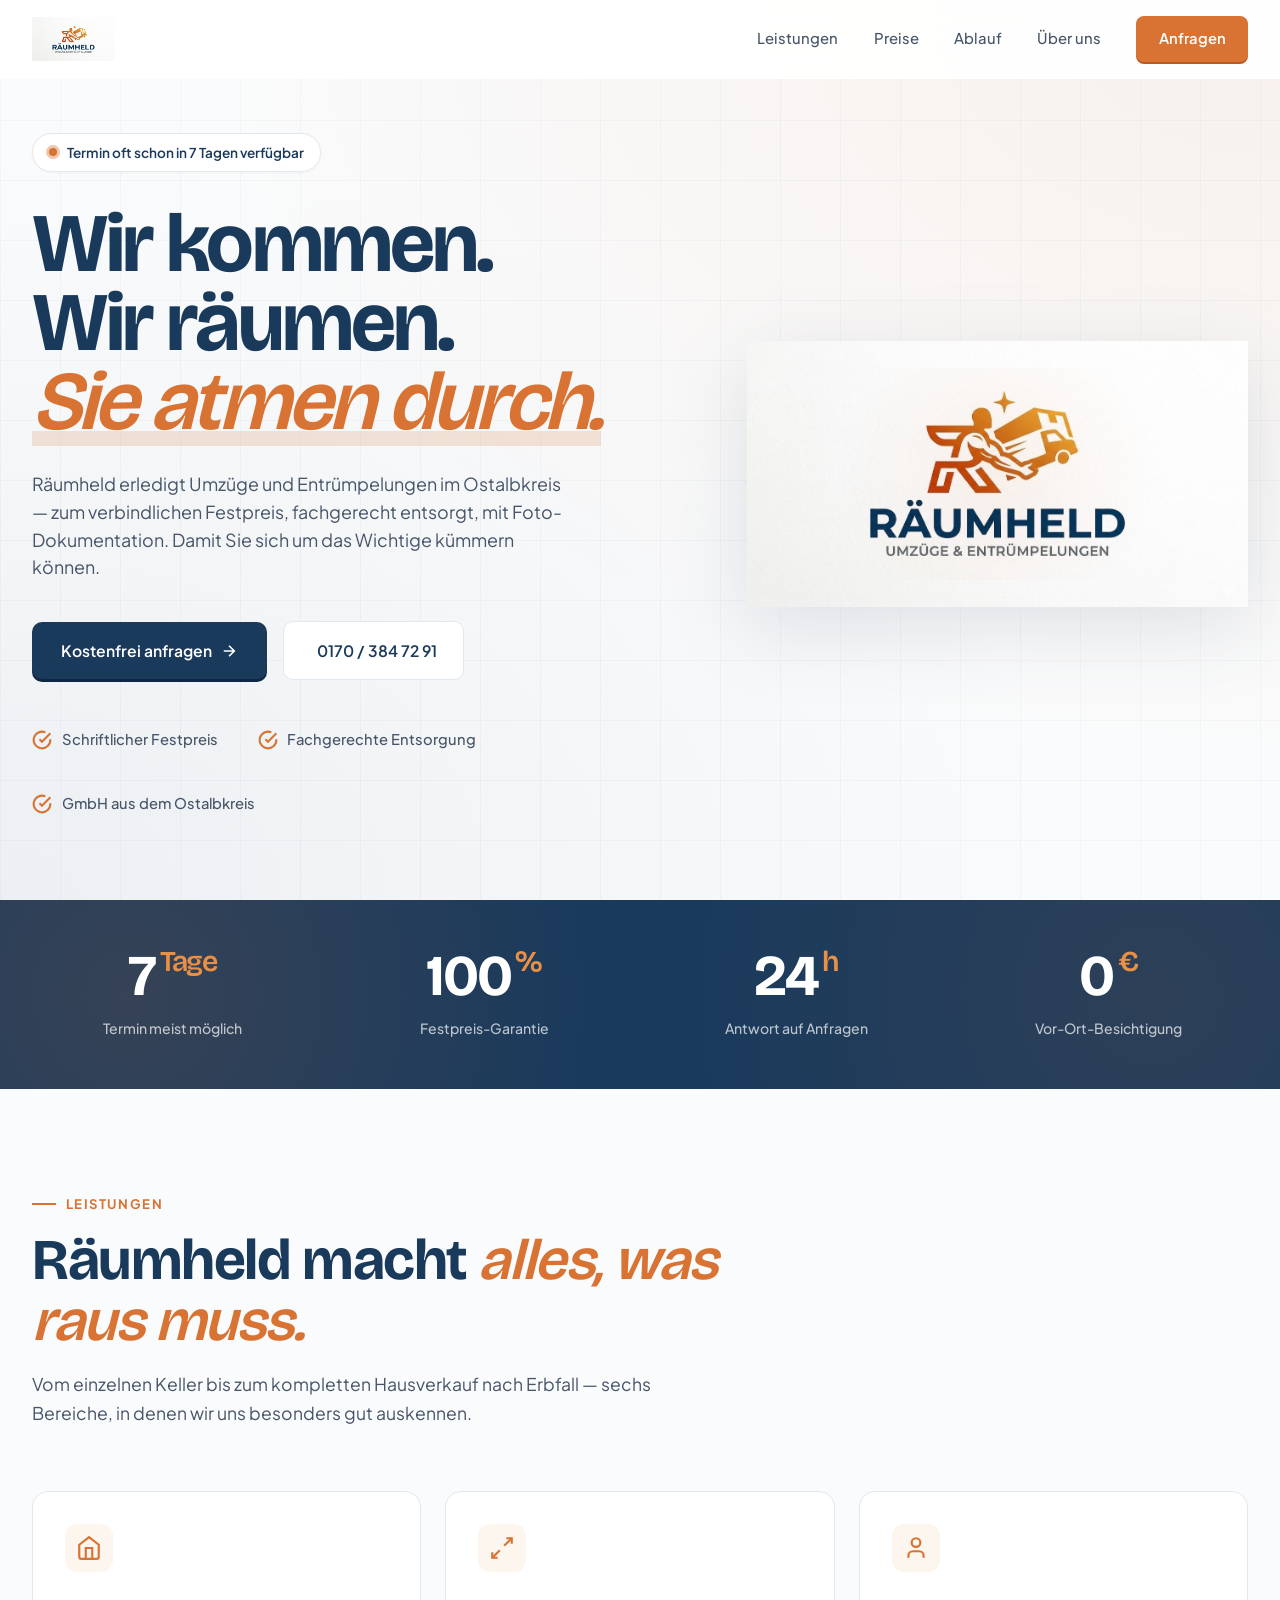
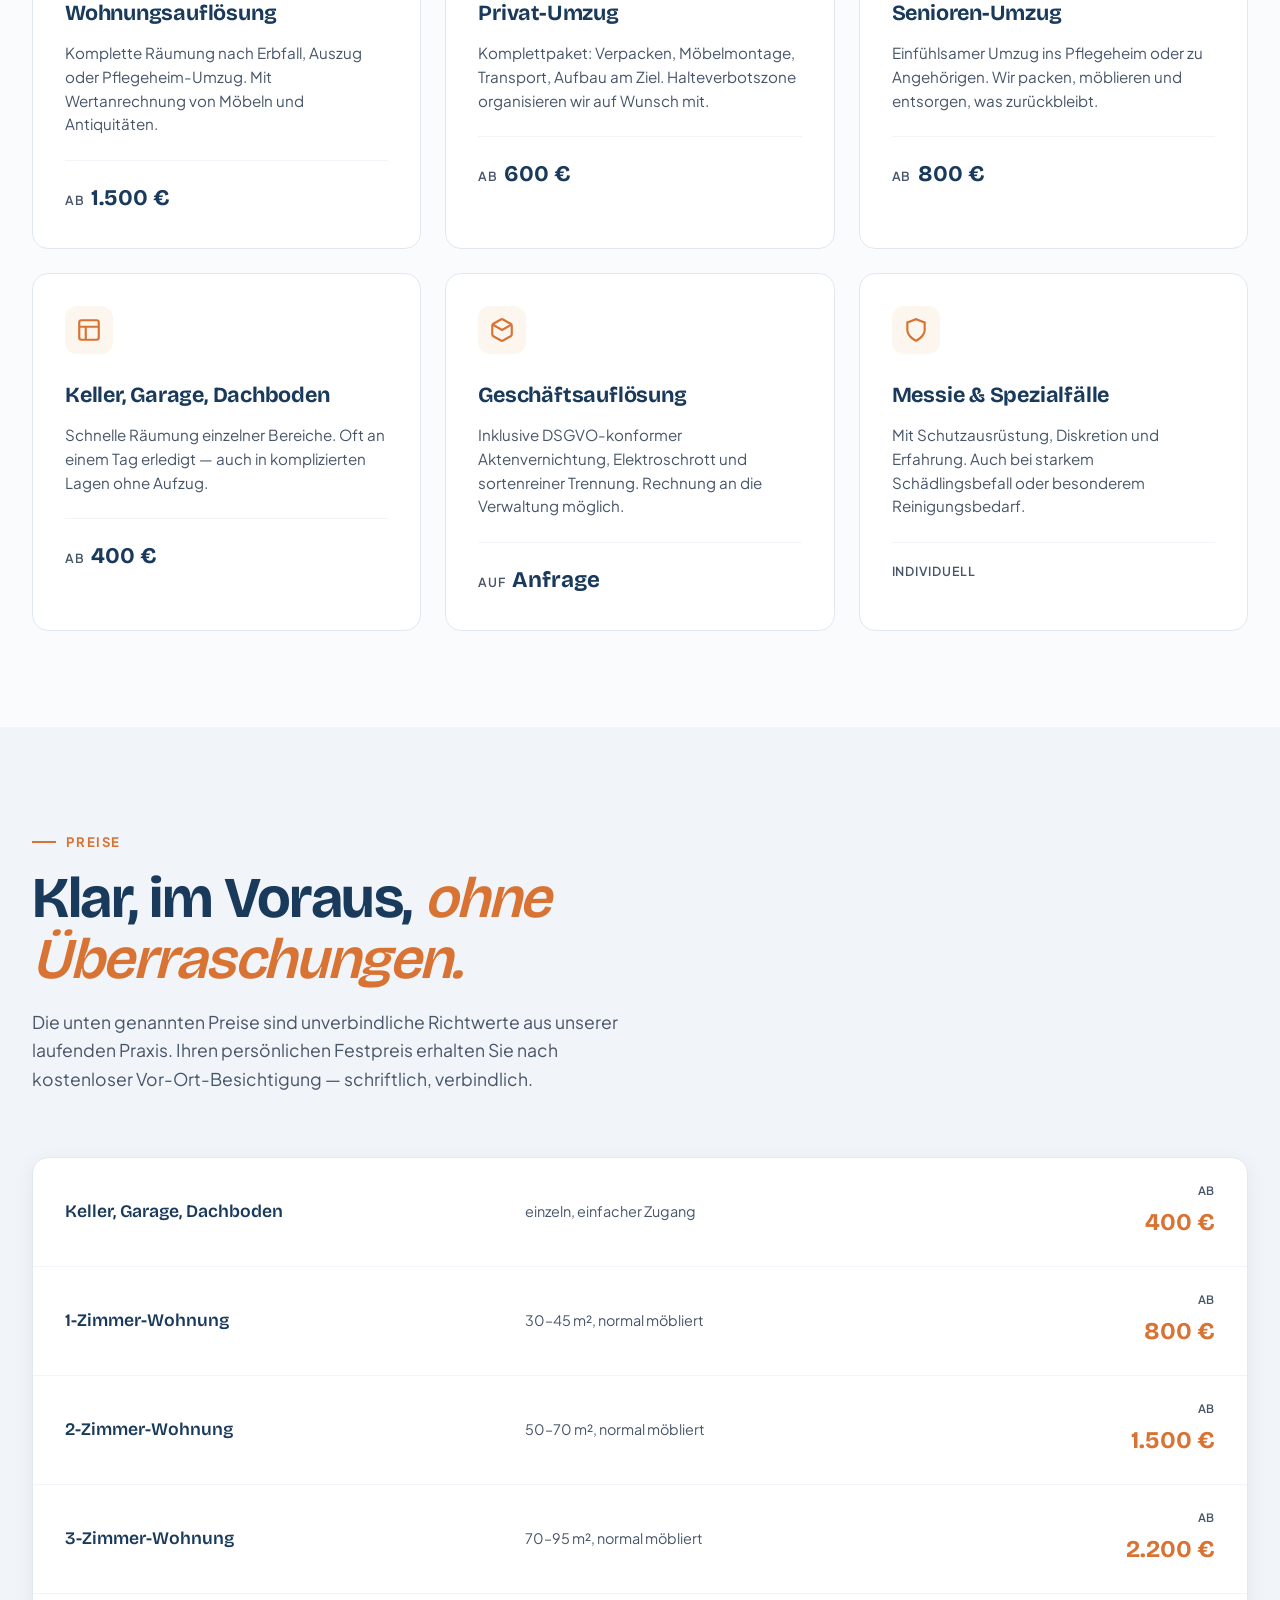
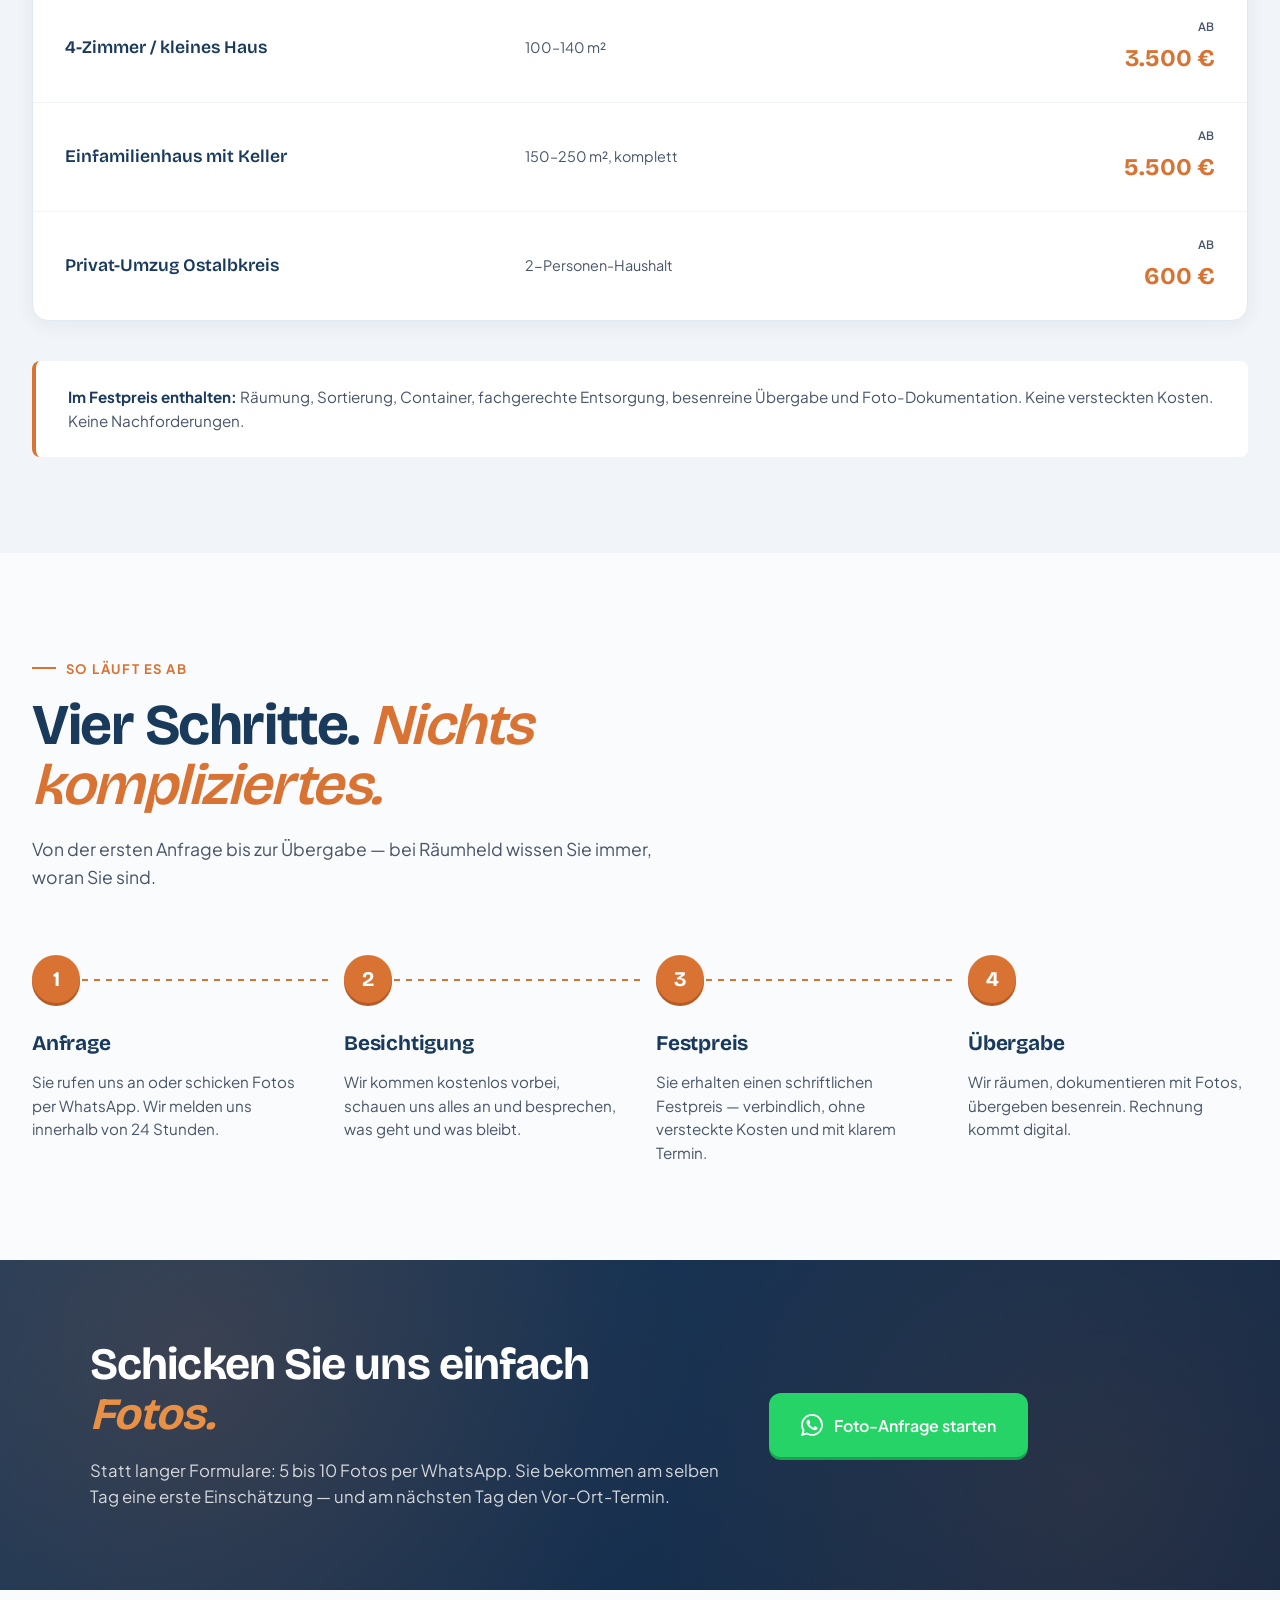
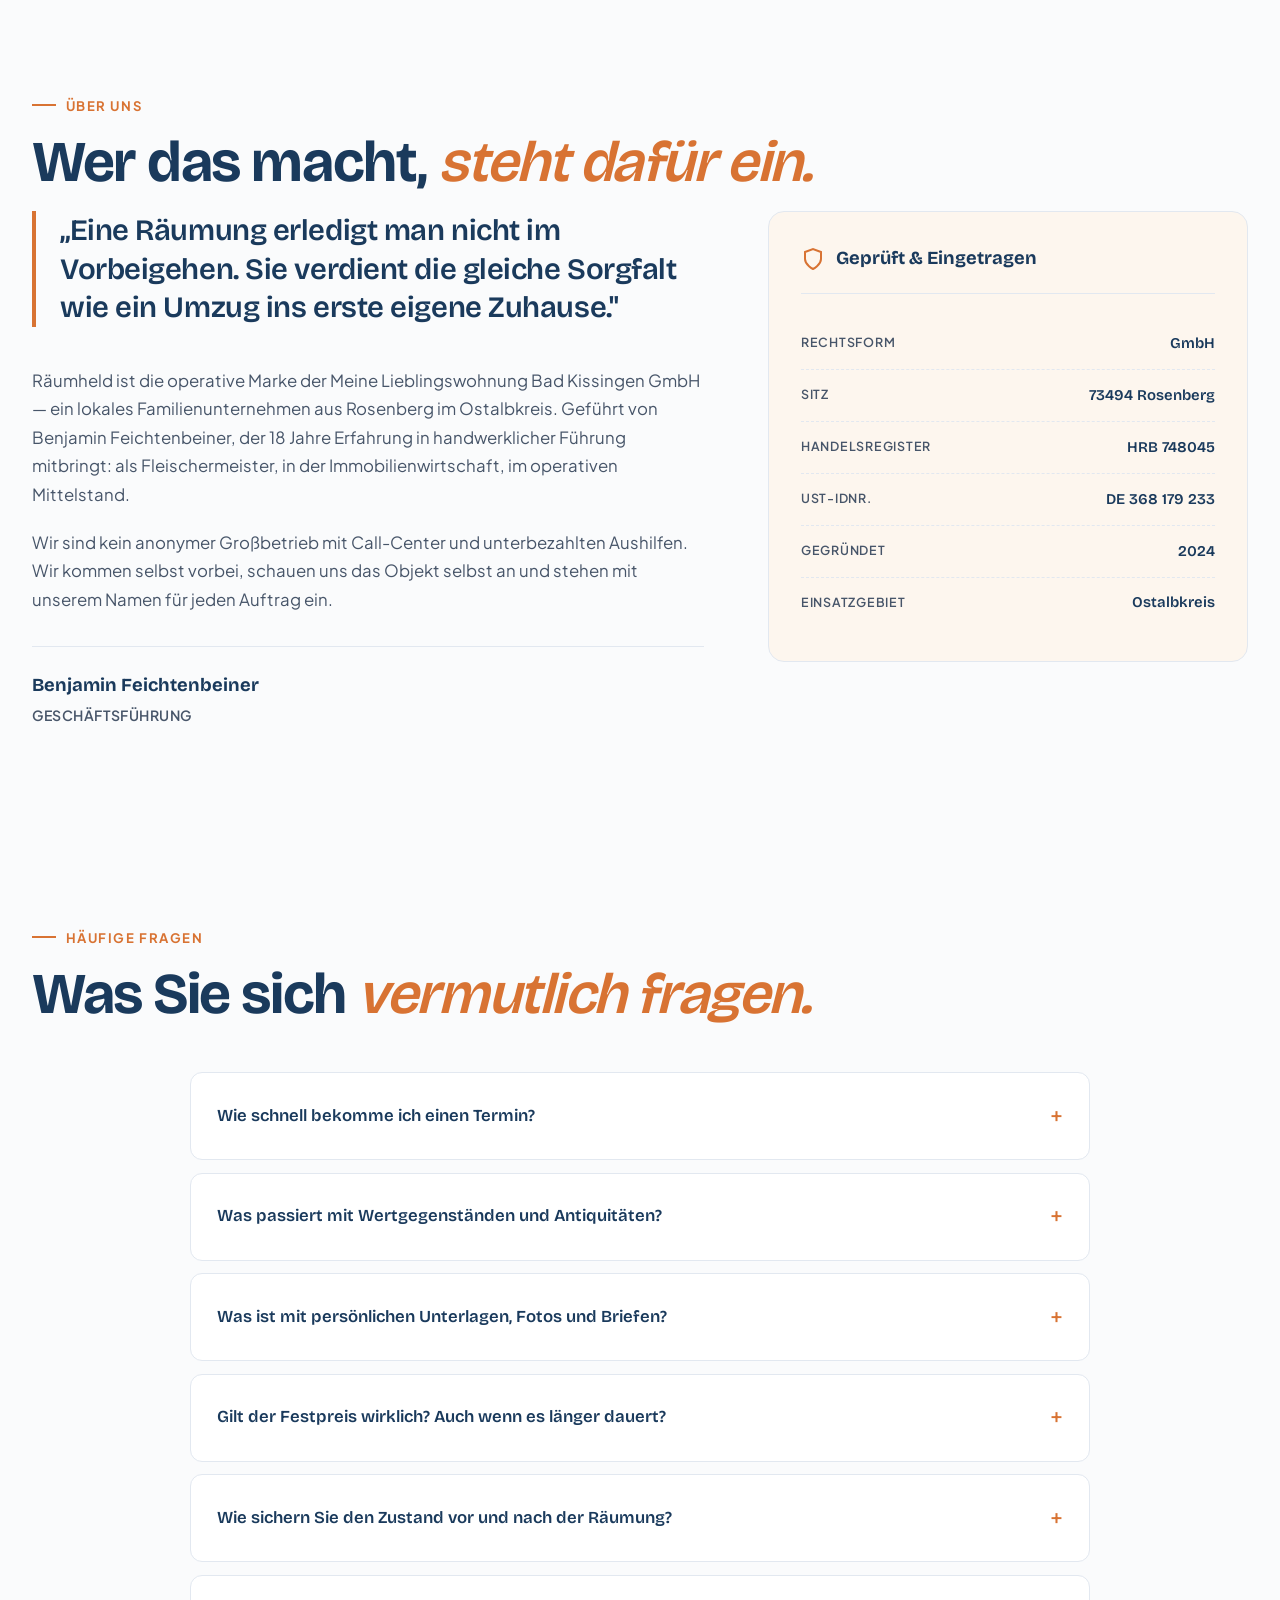
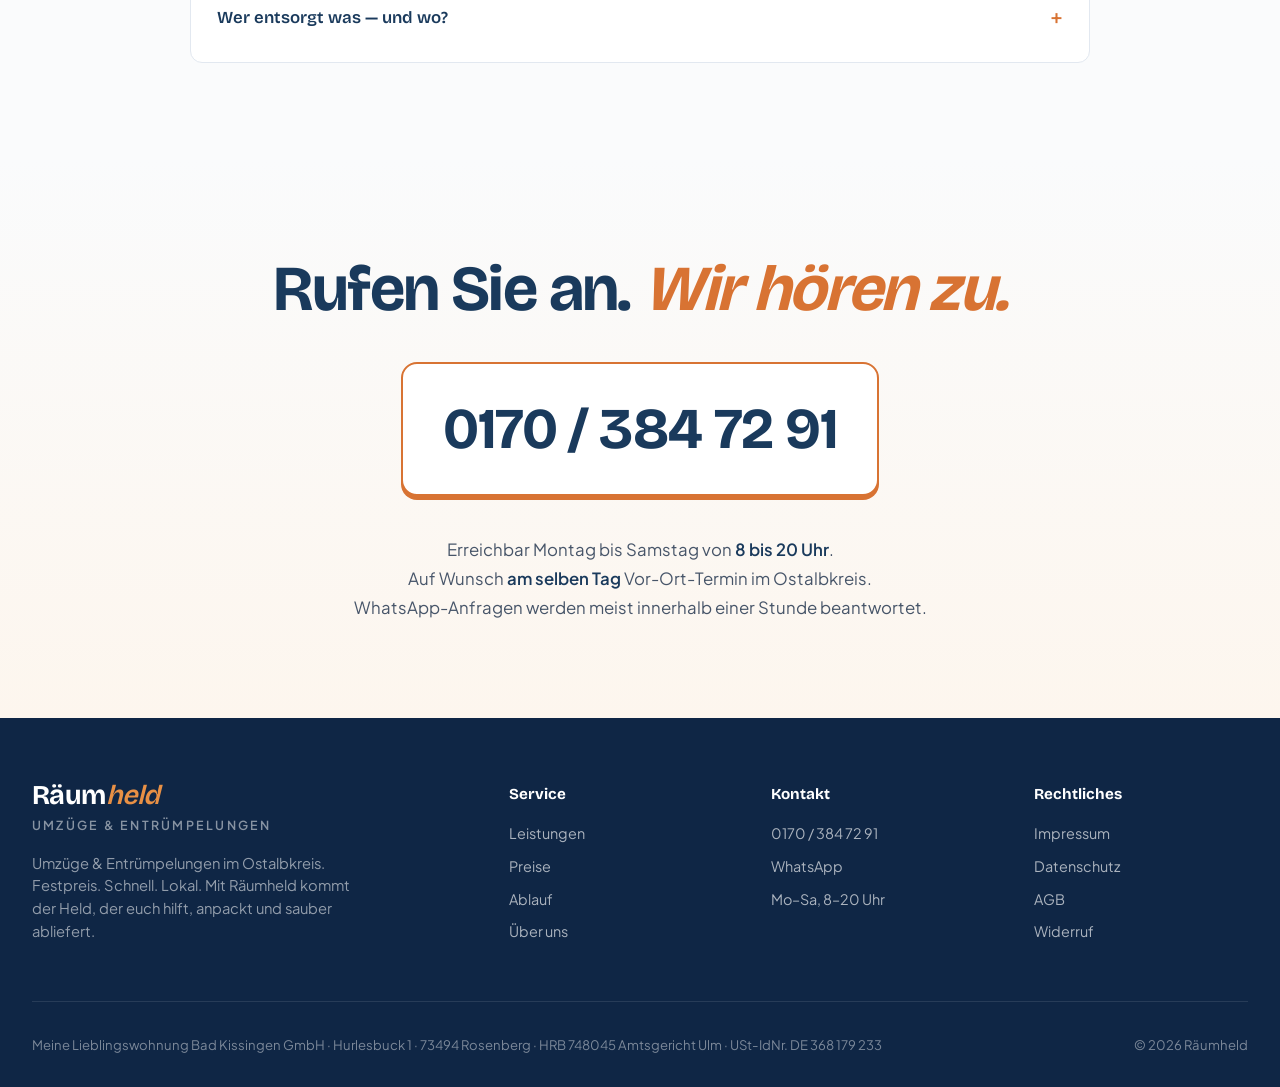
==== index.html @ afb7b64a "Initial commit: Räumheld website (Marke der Meine Lieblingswohnung Bad Kissingen GmbH) - Single-page" ====
<!DOCTYPE html>
<html lang="de">
<head>
<meta charset="UTF-8">
<meta name="viewport" content="width=device-width, initial-scale=1.0">
<title>Räumheld — Umzüge & Entrümpelungen im Ostalbkreis</title>
<meta name="description" content="Räumheld – Umzüge, Entrümpelungen & Haushaltsauflösungen im Ostalbkreis. Festpreis-Garantie ✓ Kostenlose Vor-Ort-Besichtigung ✓ Schnelle Termine ✆ 0170 384 72 91">
<meta name="keywords" content="Entrümpelung Ostalbkreis, Umzug Aalen, Haushaltsauflösung Schwäbisch Gmünd, Wohnungsauflösung, Entrümpelung Festpreis, Umzugsunternehmen Ellwangen, Räumheld">
<meta name="author" content="Meine Lieblingswohnung Bad Kissingen GmbH">
<meta name="robots" content="index, follow, max-image-preview:large">
<link rel="canonical" href="https://www.raeumheld.de/">

<!-- Open Graph / Facebook -->
<meta property="og:type" content="website">
<meta property="og:locale" content="de_DE">
<meta property="og:site_name" content="Räumheld">
<meta property="og:url" content="https://www.raeumheld.de/">
<meta property="og:title" content="Räumheld — Umzüge & Entrümpelungen im Ostalbkreis">
<meta property="og:description" content="Festpreis. Schnell. Lokal. Räumheld erledigt Umzüge, Entrümpelungen und Haushaltsauflösungen im gesamten Ostalbkreis.">
<meta property="og:image" content="https://www.raeumheld.de/raeumheld-logo.jpg">
<meta property="og:image:width" content="1200">
<meta property="og:image:height" content="630">
<meta property="og:image:alt" content="Räumheld – Umzüge & Entrümpelungen">

<!-- Twitter Card -->
<meta name="twitter:card" content="summary_large_image">
<meta name="twitter:title" content="Räumheld — Umzüge & Entrümpelungen im Ostalbkreis">
<meta name="twitter:description" content="Festpreis. Schnell. Lokal. Räumheld erledigt Umzüge, Entrümpelungen und Haushaltsauflösungen im gesamten Ostalbkreis.">
<meta name="twitter:image" content="https://www.raeumheld.de/raeumheld-logo.jpg">

<!-- Geo Tags für Local SEO -->
<meta name="geo.region" content="DE-BW">
<meta name="geo.placename" content="Rosenberg, Ostalbkreis">
<meta name="geo.position" content="48.9333;10.0167">
<meta name="ICBM" content="48.9333, 10.0167">

<!-- Theme & Favicon -->
<meta name="theme-color" content="#1A3A5C">
<link rel="icon" type="image/jpeg" href="raeumheld-logo.jpg">
<link rel="apple-touch-icon" href="raeumheld-logo.jpg">

<!-- Strukturierte Daten: MovingCompany / LocalBusiness -->
<script type="application/ld+json">
{
  "@context": "https://schema.org",
  "@type": "MovingCompany",
  "@id": "https://www.raeumheld.de/#organization",
  "name": "Räumheld",
  "legalName": "Meine Lieblingswohnung Bad Kissingen GmbH",
  "alternateName": ["Räumheld Umzüge & Entrümpelungen"],
  "url": "https://www.raeumheld.de/",
  "logo": "https://www.raeumheld.de/raeumheld-logo.jpg",
  "image": "https://www.raeumheld.de/raeumheld-logo.jpg",
  "telephone": "+49-170-3847291",
  "email": "benjamin@meine-lieblingswohnung.de",
  "priceRange": "€€",
  "vatID": "DE368179233",
  "foundingDate": "2024",
  "address": {
    "@type": "PostalAddress",
    "streetAddress": "Hurlesbuck 1",
    "postalCode": "73494",
    "addressLocality": "Rosenberg",
    "addressRegion": "Baden-Württemberg",
    "addressCountry": "DE"
  },
  "geo": {
    "@type": "GeoCoordinates",
    "latitude": 48.9333,
    "longitude": 10.0167
  },
  "areaServed": [
    { "@type": "AdministrativeArea", "name": "Ostalbkreis" },
    { "@type": "City", "name": "Aalen" },
    { "@type": "City", "name": "Schwäbisch Gmünd" },
    { "@type": "City", "name": "Ellwangen" },
    { "@type": "City", "name": "Bopfingen" },
    { "@type": "City", "name": "Heubach" },
    { "@type": "City", "name": "Lorch" },
    { "@type": "City", "name": "Mutlangen" },
    { "@type": "City", "name": "Oberkochen" }
  ],
  "openingHoursSpecification": [{
    "@type": "OpeningHoursSpecification",
    "dayOfWeek": ["Monday","Tuesday","Wednesday","Thursday","Friday","Saturday"],
    "opens": "08:00",
    "closes": "20:00"
  }],
  "sameAs": [],
  "hasOfferCatalog": {
    "@type": "OfferCatalog",
    "name": "Leistungen Räumheld",
    "itemListElement": [
      { "@type": "Offer", "itemOffered": { "@type": "Service", "name": "Wohnungsauflösung" }, "priceCurrency": "EUR", "price": "1500", "priceSpecification": { "@type": "PriceSpecification", "price": "1500", "priceCurrency": "EUR", "valueAddedTaxIncluded": true } },
      { "@type": "Offer", "itemOffered": { "@type": "Service", "name": "Privat-Umzug" }, "priceCurrency": "EUR", "price": "600", "priceSpecification": { "@type": "PriceSpecification", "price": "600", "priceCurrency": "EUR", "valueAddedTaxIncluded": true } },
      { "@type": "Offer", "itemOffered": { "@type": "Service", "name": "Senioren-Umzug" }, "priceCurrency": "EUR", "price": "800", "priceSpecification": { "@type": "PriceSpecification", "price": "800", "priceCurrency": "EUR", "valueAddedTaxIncluded": true } },
      { "@type": "Offer", "itemOffered": { "@type": "Service", "name": "Keller-, Garagen- und Dachbodenentrümpelung" }, "priceCurrency": "EUR", "price": "400", "priceSpecification": { "@type": "PriceSpecification", "price": "400", "priceCurrency": "EUR", "valueAddedTaxIncluded": true } },
      { "@type": "Offer", "itemOffered": { "@type": "Service", "name": "Geschäftsauflösung" } },
      { "@type": "Offer", "itemOffered": { "@type": "Service", "name": "Messie- und Spezialräumung" } }
    ]
  }
}
</script>

<script type="application/ld+json">
{
  "@context": "https://schema.org",
  "@type": "FAQPage",
  "mainEntity": [
    { "@type": "Question", "name": "Wie schnell bekomme ich einen Termin?", "acceptedAnswer": { "@type": "Answer", "text": "In der Regel innerhalb von 7 Tagen. Bei dringenden Fällen — etwa nach Räumungsklagen oder kurzfristigen Übergabeterminen — auch innerhalb von 48 Stunden im Express-Service." } },
    { "@type": "Question", "name": "Was passiert mit Wertgegenständen und Antiquitäten?", "acceptedAnswer": { "@type": "Answer", "text": "Wir sichten gemeinsam mit Ihnen, was werthaltig ist. Den Wert rechnen wir auf Ihren Festpreis an oder verkaufen die Stücke in Ihrem Auftrag weiter." } },
    { "@type": "Question", "name": "Gilt der Festpreis wirklich auch wenn es länger dauert?", "acceptedAnswer": { "@type": "Answer", "text": "Ja. Was wir nach Besichtigung schriftlich vereinbaren, gilt verbindlich. Keine Nachforderungen, keine Überraschungen — auch wenn der Aufwand größer wird als geschätzt." } },
    { "@type": "Question", "name": "Wer entsorgt was und wo?", "acceptedAnswer": { "@type": "Answer", "text": "Wir trennen Sperrmüll, Elektroschrott, Sondermüll und werthaltige Materialien fachgerecht und übergeben sie an zertifizierte Verwertungsbetriebe in der Region." } }
  ]
}
</script>

<link rel="preconnect" href="https://fonts.googleapis.com">
<link rel="preconnect" href="https://fonts.gstatic.com" crossorigin>
<link href="https://fonts.googleapis.com/css2?family=Bricolage+Grotesque:opsz,wght@12..96,400;12..96,500;12..96,600;12..96,700;12..96,800&family=Plus+Jakarta+Sans:wght@400;500;600;700&display=swap" rel="stylesheet">

<style>
:root {
  --navy: #1A3A5C;
  --navy-deep: #0F2645;
  --navy-soft: #2C5282;
  --orange: #D87333;
  --orange-light: #E89045;
  --orange-deep: #B85A24;
  --white: #FFFFFF;
  --bg: #FAFBFC;
  --surface: #F1F4F8;
  --surface-warm: #FDF6EE;
  --ink: #0F1B2D;
  --ink-soft: #475569;
  --line: #E2E8F0;
  --line-soft: #F1F5F9;
}

* { margin: 0; padding: 0; box-sizing: border-box; }
html { scroll-behavior: smooth; }

body {
  font-family: 'Plus Jakarta Sans', system-ui, sans-serif;
  background: var(--bg);
  color: var(--ink);
  font-size: 17px;
  line-height: 1.6;
  -webkit-font-smoothing: antialiased;
  overflow-x: hidden;
}

.display { font-family: 'Bricolage Grotesque', sans-serif; font-variation-settings: "wdth" 100; }

/* === NAV === */
.nav {
  position: fixed;
  top: 0; left: 0; right: 0;
  padding: 1rem 2rem;
  display: flex;
  justify-content: space-between;
  align-items: center;
  z-index: 100;
  background: rgba(255, 255, 255, 0.92);
  backdrop-filter: blur(12px);
  border-bottom: 1px solid transparent;
  transition: border-color 0.3s ease, padding 0.3s ease;
}
.nav.scrolled {
  border-bottom-color: var(--line);
  padding: 0.7rem 2rem;
}
.nav-brand {
  display: flex;
  align-items: center;
  gap: 0.7rem;
  text-decoration: none;
}
.nav-brand img {
  height: 44px;
  width: auto;
  transition: height 0.3s;
}
.nav.scrolled .nav-brand img { height: 36px; }
.nav-brand-text {
  font-family: 'Bricolage Grotesque', sans-serif;
  font-weight: 700;
  font-size: 1.4rem;
  color: var(--navy);
  letter-spacing: -0.02em;
}
.nav-links { display: flex; gap: 2.2rem; align-items: center; }
.nav-links a {
  font-size: 0.93rem;
  color: var(--ink-soft);
  text-decoration: none;
  font-weight: 500;
  transition: color 0.2s;
  position: relative;
}
.nav-links a:not(.nav-cta):hover { color: var(--navy); }
.nav-cta {
  background: var(--orange);
  color: var(--white) !important;
  padding: 0.7rem 1.4rem;
  border-radius: 8px;
  font-weight: 600 !important;
  font-size: 0.92rem !important;
  box-shadow: 0 2px 0 var(--orange-deep);
  transition: transform 0.15s, box-shadow 0.15s;
}
.nav-cta:hover {
  transform: translateY(-1px);
  box-shadow: 0 3px 0 var(--orange-deep);
}
@media (max-width: 768px) {
  .nav-links a:not(.nav-cta) { display: none; }
  .nav-brand-text { display: none; }
}

/* === HERO === */
.hero {
  min-height: 100vh;
  padding: 7rem 2rem 4rem;
  position: relative;
  display: flex;
  align-items: center;
  background:
    radial-gradient(ellipse at top right, rgba(216, 115, 51, 0.08), transparent 60%),
    radial-gradient(ellipse at bottom left, rgba(26, 58, 92, 0.06), transparent 60%),
    var(--bg);
  overflow: hidden;
}
.hero::before {
  content: '';
  position: absolute;
  inset: 0;
  background-image:
    linear-gradient(rgba(26, 58, 92, 0.03) 1px, transparent 1px),
    linear-gradient(90deg, rgba(26, 58, 92, 0.03) 1px, transparent 1px);
  background-size: 60px 60px;
  pointer-events: none;
}

.hero-inner {
  max-width: 1400px;
  margin: 0 auto;
  display: grid;
  grid-template-columns: 1.3fr 1fr;
  gap: 4rem;
  align-items: center;
  position: relative;
  z-index: 1;
  width: 100%;
}

.hero-badge {
  display: inline-flex;
  align-items: center;
  gap: 0.6rem;
  padding: 0.5rem 1rem;
  background: var(--white);
  border: 1px solid var(--line);
  border-radius: 100px;
  font-size: 0.85rem;
  font-weight: 600;
  color: var(--navy);
  margin-bottom: 2rem;
  box-shadow: 0 1px 3px rgba(0, 0, 0, 0.04);
  opacity: 0;
  animation: fadeUp 0.7s ease forwards;
}
.hero-badge .pulse {
  width: 8px;
  height: 8px;
  background: var(--orange);
  border-radius: 50%;
  position: relative;
}
.hero-badge .pulse::after {
  content: '';
  position: absolute;
  inset: -3px;
  border-radius: 50%;
  background: var(--orange);
  opacity: 0.4;
  animation: ping 2s infinite;
}
@keyframes ping {
  0% { transform: scale(1); opacity: 0.4; }
  75%, 100% { transform: scale(2.5); opacity: 0; }
}

.hero-headline {
  font-family: 'Bricolage Grotesque', sans-serif;
  font-size: clamp(2.6rem, 6.5vw, 5.2rem);
  font-weight: 700;
  line-height: 0.95;
  letter-spacing: -0.035em;
  color: var(--navy);
  margin-bottom: 1.8rem;
  opacity: 0;
  animation: fadeUp 0.9s ease 0.15s forwards;
}
.hero-headline .accent {
  color: var(--orange);
  font-style: italic;
  font-weight: 600;
  display: inline-block;
  position: relative;
}
.hero-headline .accent::after {
  content: '';
  position: absolute;
  bottom: -0.05em;
  left: 0;
  right: 0;
  height: 0.18em;
  background: rgba(216, 115, 51, 0.18);
  z-index: -1;
}

.hero-sub {
  font-size: clamp(1.05rem, 1.4vw, 1.22rem);
  color: var(--ink-soft);
  max-width: 540px;
  margin-bottom: 2.5rem;
  line-height: 1.55;
  opacity: 0;
  animation: fadeUp 0.9s ease 0.3s forwards;
}

.hero-actions {
  display: flex;
  gap: 1rem;
  align-items: center;
  flex-wrap: wrap;
  margin-bottom: 3rem;
  opacity: 0;
  animation: fadeUp 0.9s ease 0.45s forwards;
}
.btn-primary {
  background: var(--navy);
  color: var(--white);
  padding: 1rem 1.8rem;
  border-radius: 10px;
  text-decoration: none;
  font-weight: 600;
  font-size: 0.98rem;
  display: inline-flex;
  align-items: center;
  gap: 0.5rem;
  box-shadow: 0 3px 0 var(--navy-deep);
  transition: transform 0.15s, box-shadow 0.15s;
}
.btn-primary:hover {
  transform: translateY(-2px);
  box-shadow: 0 5px 0 var(--navy-deep);
}
.btn-primary svg { width: 18px; height: 18px; }
.btn-secondary {
  background: var(--white);
  color: var(--navy);
  padding: 1rem 1.6rem;
  border-radius: 10px;
  text-decoration: none;
  font-weight: 600;
  font-size: 0.98rem;
  display: inline-flex;
  align-items: center;
  gap: 0.5rem;
  border: 1.5px solid var(--line);
  transition: border-color 0.2s, color 0.2s;
  white-space: nowrap;
}
.btn-secondary:hover { border-color: var(--navy); }

.hero-trust {
  display: flex;
  gap: 2.5rem;
  flex-wrap: wrap;
  opacity: 0;
  animation: fadeUp 0.9s ease 0.6s forwards;
}
.hero-trust-item {
  display: flex;
  align-items: center;
  gap: 0.6rem;
  font-size: 0.92rem;
  color: var(--ink-soft);
  font-weight: 500;
}
.hero-trust-item svg {
  width: 20px;
  height: 20px;
  color: var(--orange);
  flex-shrink: 0;
}

.hero-visual {
  display: flex;
  justify-content: center;
  align-items: center;
  position: relative;
  opacity: 0;
  animation: fadeUp 1s ease 0.4s forwards;
}
.hero-visual img {
  max-width: 100%;
  height: auto;
  filter: drop-shadow(0 20px 40px rgba(26, 58, 92, 0.12));
  mix-blend-mode: multiply;
}
.hero-visual::after {
  content: '';
  position: absolute;
  inset: 10%;
  background: radial-gradient(circle, rgba(216, 115, 51, 0.08) 0%, transparent 70%);
  z-index: -1;
}

@keyframes fadeUp {
  from { opacity: 0; transform: translateY(20px); }
  to { opacity: 1; transform: translateY(0); }
}

@media (max-width: 980px) {
  .hero-inner { grid-template-columns: 1fr; gap: 2rem; }
  .hero-visual { order: -1; max-width: 380px; margin: 0 auto; }
}

/* === SECTION BASE === */
section {
  padding: 6rem 2rem;
  max-width: 1400px;
  margin: 0 auto;
}

.section-eyebrow {
  font-size: 0.82rem;
  font-weight: 700;
  text-transform: uppercase;
  letter-spacing: 0.12em;
  color: var(--orange);
  margin-bottom: 1rem;
  display: inline-flex;
  align-items: center;
  gap: 0.6rem;
}
.section-eyebrow::before {
  content: '';
  width: 24px;
  height: 2px;
  background: var(--orange);
}

.section-title {
  font-family: 'Bricolage Grotesque', sans-serif;
  font-size: clamp(2rem, 4.5vw, 3.6rem);
  font-weight: 700;
  line-height: 1.05;
  letter-spacing: -0.025em;
  color: var(--navy);
  margin-bottom: 1.2rem;
  max-width: 800px;
}
.section-title em {
  font-style: italic;
  color: var(--orange);
  font-weight: 600;
}
.section-intro {
  font-size: 1.1rem;
  color: var(--ink-soft);
  max-width: 620px;
  margin-bottom: 4rem;
  line-height: 1.6;
}

/* === STATS BAR === */
.stats-bar {
  background: var(--navy);
  width: 100vw;
  margin-left: calc(50% - 50vw);
  padding: 3rem 2rem;
  color: var(--white);
  position: relative;
  overflow: hidden;
}
.stats-bar::before {
  content: '';
  position: absolute;
  inset: 0;
  background-image:
    radial-gradient(circle at 10% 50%, rgba(216, 115, 51, 0.15), transparent 40%),
    radial-gradient(circle at 90% 50%, rgba(216, 115, 51, 0.1), transparent 40%);
  pointer-events: none;
}
.stats-grid {
  max-width: 1400px;
  margin: 0 auto;
  display: grid;
  grid-template-columns: repeat(4, 1fr);
  gap: 2rem;
  position: relative;
  z-index: 1;
}
.stat {
  text-align: center;
}
.stat-num {
  font-family: 'Bricolage Grotesque', sans-serif;
  font-size: clamp(2.4rem, 5vw, 3.6rem);
  font-weight: 700;
  line-height: 1;
  color: var(--white);
  letter-spacing: -0.03em;
  display: block;
  margin-bottom: 0.5rem;
  white-space: nowrap;
}
.stat-num .unit {
  color: var(--orange-light);
  font-size: 0.5em;
  vertical-align: top;
  margin-left: 0.15em;
  font-weight: 600;
}
.stat-label {
  font-size: 0.88rem;
  color: rgba(255, 255, 255, 0.7);
  font-weight: 500;
}
@media (max-width: 700px) {
  .stats-grid { grid-template-columns: repeat(2, 1fr); gap: 2.5rem; }
}

/* === SERVICES === */
.services-grid {
  display: grid;
  grid-template-columns: repeat(3, 1fr);
  gap: 1.5rem;
}
.service-card {
  background: var(--white);
  border: 1px solid var(--line);
  border-radius: 16px;
  padding: 2rem;
  transition: transform 0.25s ease, box-shadow 0.25s ease, border-color 0.25s;
  position: relative;
  overflow: hidden;
}
.service-card:hover {
  transform: translateY(-4px);
  box-shadow: 0 12px 30px rgba(26, 58, 92, 0.08);
  border-color: var(--orange-light);
}
.service-card::before {
  content: '';
  position: absolute;
  top: 0; left: 0; right: 0;
  height: 4px;
  background: linear-gradient(90deg, var(--orange), var(--orange-light));
  transform: scaleX(0);
  transform-origin: left;
  transition: transform 0.3s ease;
}
.service-card:hover::before { transform: scaleX(1); }
.service-icon {
  width: 48px;
  height: 48px;
  background: var(--surface-warm);
  border-radius: 12px;
  display: flex;
  align-items: center;
  justify-content: center;
  margin-bottom: 1.5rem;
}
.service-icon svg { width: 26px; height: 26px; color: var(--orange); }
.service-card h3 {
  font-family: 'Bricolage Grotesque', sans-serif;
  font-size: 1.35rem;
  font-weight: 700;
  color: var(--navy);
  margin-bottom: 0.7rem;
  letter-spacing: -0.01em;
}
.service-card p {
  color: var(--ink-soft);
  font-size: 0.95rem;
  margin-bottom: 1.5rem;
  line-height: 1.55;
}
.service-price {
  display: flex;
  align-items: baseline;
  gap: 0.4rem;
  padding-top: 1.2rem;
  border-top: 1px solid var(--line-soft);
}
.service-price .from {
  font-size: 0.78rem;
  color: var(--ink-soft);
  text-transform: uppercase;
  letter-spacing: 0.06em;
  font-weight: 600;
}
.service-price strong {
  font-family: 'Bricolage Grotesque', sans-serif;
  font-size: 1.4rem;
  font-weight: 700;
  color: var(--navy);
}
@media (max-width: 900px) {
  .services-grid { grid-template-columns: repeat(2, 1fr); }
}
@media (max-width: 600px) {
  .services-grid { grid-template-columns: 1fr; }
}

/* === PRICING === */
.pricing-section {
  background: var(--surface);
  width: 100vw;
  margin-left: calc(50% - 50vw);
  padding: 6rem 2rem;
}
.pricing-section > section {
  max-width: 1400px;
  margin: 0 auto;
}
.pricing-table {
  background: var(--white);
  border-radius: 16px;
  overflow: hidden;
  box-shadow: 0 4px 20px rgba(26, 58, 92, 0.06);
  border: 1px solid var(--line);
}
.pricing-row {
  display: grid;
  grid-template-columns: 2fr 2fr 1fr;
  align-items: center;
  padding: 1.5rem 2rem;
  border-bottom: 1px solid var(--line-soft);
  transition: background 0.2s;
}
.pricing-row:last-child { border-bottom: none; }
.pricing-row:hover { background: var(--surface-warm); }
.pricing-row .name {
  font-family: 'Bricolage Grotesque', sans-serif;
  font-weight: 600;
  font-size: 1.1rem;
  color: var(--navy);
}
.pricing-row .desc {
  font-size: 0.9rem;
  color: var(--ink-soft);
}
.pricing-row .price {
  text-align: right;
  font-family: 'Bricolage Grotesque', sans-serif;
}
.pricing-row .price .from-label {
  font-family: 'Plus Jakarta Sans', sans-serif;
  font-size: 0.72rem;
  color: var(--ink-soft);
  text-transform: uppercase;
  letter-spacing: 0.05em;
  font-weight: 600;
  display: block;
  margin-bottom: 0.2rem;
}
.pricing-row .price .amount {
  font-size: 1.5rem;
  font-weight: 700;
  color: var(--orange);
}
.pricing-note {
  margin-top: 2.5rem;
  padding: 1.5rem 2rem;
  background: var(--white);
  border-left: 4px solid var(--orange);
  border-radius: 8px;
  font-size: 0.95rem;
  color: var(--ink-soft);
  line-height: 1.6;
}
.pricing-note strong { color: var(--navy); }
@media (max-width: 700px) {
  .pricing-row { grid-template-columns: 1fr 1fr; gap: 0.5rem; }
  .pricing-row .desc { display: none; }
}

/* === PROCESS === */
.process-grid {
  display: grid;
  grid-template-columns: repeat(4, 1fr);
  gap: 2rem;
  position: relative;
}
.process-step {
  position: relative;
}
.process-step::before {
  content: '';
  position: absolute;
  top: 24px;
  left: 50px;
  right: -1rem;
  height: 2px;
  background: linear-gradient(90deg, var(--orange) 0%, var(--orange) 50%, transparent 50%);
  background-size: 12px 2px;
  z-index: 0;
}
.process-step:last-child::before { display: none; }
.process-num {
  width: 48px;
  height: 48px;
  border-radius: 50%;
  background: var(--orange);
  color: var(--white);
  display: flex;
  align-items: center;
  justify-content: center;
  font-family: 'Bricolage Grotesque', sans-serif;
  font-weight: 700;
  font-size: 1.3rem;
  margin-bottom: 1.5rem;
  position: relative;
  z-index: 1;
  box-shadow: 0 3px 0 var(--orange-deep);
}
.process-step h3 {
  font-family: 'Bricolage Grotesque', sans-serif;
  font-size: 1.3rem;
  font-weight: 700;
  color: var(--navy);
  margin-bottom: 0.6rem;
  letter-spacing: -0.01em;
}
.process-step p {
  font-size: 0.95rem;
  color: var(--ink-soft);
  line-height: 1.55;
}
@media (max-width: 900px) {
  .process-grid { grid-template-columns: repeat(2, 1fr); gap: 2.5rem; }
  .process-step::before { display: none; }
}
@media (max-width: 500px) {
  .process-grid { grid-template-columns: 1fr; }
}

/* === WHATSAPP CTA === */
.whatsapp-section {
  background: linear-gradient(135deg, var(--navy) 0%, var(--navy-deep) 100%);
  width: 100vw;
  margin-left: calc(50% - 50vw);
  padding: 5rem 2rem;
  color: var(--white);
  position: relative;
  overflow: hidden;
}
.whatsapp-section::before {
  content: '';
  position: absolute;
  inset: 0;
  background-image:
    radial-gradient(circle at 15% 30%, rgba(216, 115, 51, 0.18), transparent 45%),
    radial-gradient(circle at 85% 70%, rgba(216, 115, 51, 0.12), transparent 45%);
  pointer-events: none;
}
.whatsapp-inner {
  max-width: 1100px;
  margin: 0 auto;
  position: relative;
  z-index: 1;
  display: grid;
  grid-template-columns: 1.5fr 1fr;
  gap: 3rem;
  align-items: center;
}
.whatsapp-section h2 {
  font-family: 'Bricolage Grotesque', sans-serif;
  font-size: clamp(1.8rem, 3.5vw, 2.8rem);
  font-weight: 700;
  line-height: 1.1;
  margin-bottom: 1.2rem;
  letter-spacing: -0.02em;
  color: var(--white);
}
.whatsapp-section h2 em {
  font-style: italic;
  color: var(--orange-light);
}
.whatsapp-section p {
  font-size: 1.05rem;
  color: rgba(255, 255, 255, 0.8);
  margin-bottom: 0;
  line-height: 1.55;
}
.btn-whatsapp {
  background: #25D366;
  color: var(--white);
  padding: 1.2rem 2rem;
  border-radius: 12px;
  text-decoration: none;
  font-weight: 600;
  font-size: 1rem;
  display: inline-flex;
  align-items: center;
  gap: 0.7rem;
  box-shadow: 0 3px 0 #1ba34d;
  transition: transform 0.15s, box-shadow 0.15s;
  justify-content: center;
}
.btn-whatsapp:hover {
  transform: translateY(-2px);
  box-shadow: 0 5px 0 #1ba34d;
}
.btn-whatsapp svg { width: 22px; height: 22px; flex-shrink: 0; }
@media (max-width: 800px) {
  .whatsapp-inner { grid-template-columns: 1fr; gap: 2rem; }
}

/* === ABOUT === */
.about-grid {
  display: grid;
  grid-template-columns: 1.4fr 1fr;
  gap: 4rem;
  align-items: start;
}
.about-text .quote {
  font-family: 'Bricolage Grotesque', sans-serif;
  font-size: clamp(1.4rem, 2.4vw, 1.85rem);
  font-weight: 600;
  line-height: 1.3;
  color: var(--navy);
  margin-bottom: 2.5rem;
  letter-spacing: -0.015em;
  padding-left: 1.5rem;
  border-left: 4px solid var(--orange);
}
.about-text p {
  font-size: 1.05rem;
  line-height: 1.7;
  color: var(--ink-soft);
  margin-bottom: 1.2rem;
}
.about-signature {
  margin-top: 2rem;
  padding-top: 1.5rem;
  border-top: 1px solid var(--line);
}
.about-signature .name {
  font-family: 'Bricolage Grotesque', sans-serif;
  font-weight: 700;
  font-size: 1.15rem;
  color: var(--navy);
}
.about-signature .role {
  font-size: 0.88rem;
  color: var(--ink-soft);
  letter-spacing: 0.04em;
  text-transform: uppercase;
  font-weight: 600;
  margin-top: 0.2rem;
}

.trust-card {
  background: var(--surface-warm);
  border: 1px solid var(--line);
  padding: 2rem;
  border-radius: 16px;
}
.trust-card-header {
  display: flex;
  align-items: center;
  gap: 0.7rem;
  margin-bottom: 1.5rem;
  padding-bottom: 1.2rem;
  border-bottom: 1px solid var(--line);
}
.trust-card-header svg { width: 24px; height: 24px; color: var(--orange); }
.trust-card-header h4 {
  font-family: 'Bricolage Grotesque', sans-serif;
  font-size: 1.15rem;
  font-weight: 700;
  color: var(--navy);
  margin: 0;
}
.trust-list { list-style: none; }
.trust-list li {
  padding: 0.85rem 0;
  border-bottom: 1px dashed var(--line);
  font-size: 0.93rem;
  display: flex;
  justify-content: space-between;
  align-items: center;
  gap: 1rem;
}
.trust-list li:last-child { border-bottom: none; }
.trust-list .label {
  color: var(--ink-soft);
  font-size: 0.78rem;
  letter-spacing: 0.06em;
  text-transform: uppercase;
  font-weight: 600;
}
.trust-list .value {
  font-weight: 600;
  color: var(--navy);
  font-family: 'Bricolage Grotesque', sans-serif;
}

@media (max-width: 900px) {
  .about-grid { grid-template-columns: 1fr; gap: 2.5rem; }
}

/* === FAQ === */
.faq-grid {
  display: grid;
  grid-template-columns: 1fr;
  gap: 0.8rem;
  max-width: 900px;
  margin: 0 auto;
}
.faq-item {
  background: var(--white);
  border: 1px solid var(--line);
  border-radius: 12px;
  overflow: hidden;
  transition: border-color 0.2s;
}
.faq-item[open] { border-color: var(--orange); }
.faq-item summary {
  padding: 1.4rem 1.6rem;
  font-family: 'Bricolage Grotesque', sans-serif;
  font-weight: 600;
  font-size: 1.05rem;
  color: var(--navy);
  cursor: pointer;
  list-style: none;
  display: flex;
  justify-content: space-between;
  align-items: center;
  gap: 1rem;
}
.faq-item summary::-webkit-details-marker { display: none; }
.faq-item summary::after {
  content: '+';
  font-size: 1.6rem;
  font-weight: 400;
  color: var(--orange);
  flex-shrink: 0;
  transition: transform 0.25s;
}
.faq-item[open] summary::after { transform: rotate(45deg); }
.faq-item .faq-body {
  padding: 0 1.6rem 1.4rem;
  color: var(--ink-soft);
  line-height: 1.6;
  font-size: 0.98rem;
}

/* === CONTACT === */
.contact-section {
  background: linear-gradient(180deg, var(--bg) 0%, var(--surface-warm) 100%);
  width: 100vw;
  margin-left: calc(50% - 50vw);
  padding: 6rem 2rem;
  text-align: center;
}
.contact-section > section {
  max-width: 1400px;
  margin: 0 auto;
}
.contact-headline {
  font-family: 'Bricolage Grotesque', sans-serif;
  font-size: clamp(2rem, 5vw, 4rem);
  font-weight: 700;
  line-height: 1.05;
  letter-spacing: -0.025em;
  color: var(--navy);
  margin-bottom: 2.5rem;
  max-width: 800px;
  margin-left: auto;
  margin-right: auto;
}
.contact-headline em {
  font-style: italic;
  color: var(--orange);
}
.contact-phone {
  display: inline-block;
  font-family: 'Bricolage Grotesque', sans-serif;
  font-size: clamp(2.2rem, 5vw, 3.6rem);
  font-weight: 700;
  color: var(--navy);
  text-decoration: none;
  background: var(--white);
  padding: 1.2rem 2.5rem;
  border-radius: 16px;
  border: 2px solid var(--orange);
  box-shadow: 0 4px 0 var(--orange);
  letter-spacing: -0.02em;
  transition: transform 0.15s, box-shadow 0.15s;
  margin-bottom: 2.5rem;
}
.contact-phone:hover {
  transform: translateY(-3px);
  box-shadow: 0 7px 0 var(--orange);
  color: var(--orange);
}
.contact-meta {
  font-size: 1.05rem;
  color: var(--ink-soft);
  line-height: 1.7;
  max-width: 600px;
  margin: 0 auto;
}
.contact-meta strong { color: var(--navy); font-weight: 600; }

/* === FOOTER === */
footer {
  background: var(--navy-deep);
  color: rgba(255, 255, 255, 0.65);
  padding: 4rem 2rem 2rem;
  font-size: 0.9rem;
}
.footer-inner {
  max-width: 1400px;
  margin: 0 auto;
  display: grid;
  grid-template-columns: 2fr 1fr 1fr 1fr;
  gap: 3rem;
  margin-bottom: 3rem;
}
.footer-brand {
  display: flex;
  align-items: center;
  gap: 0.8rem;
  margin-bottom: 1rem;
}
.footer-brand-text {
  font-family: 'Bricolage Grotesque', sans-serif;
  font-weight: 700;
  font-size: 1.7rem;
  color: var(--white);
  letter-spacing: -0.02em;
  line-height: 1;
}
.footer-brand-text span { color: var(--orange-light); font-style: italic; font-weight: 600; }
.footer-brand-tag {
  font-size: 0.78rem;
  color: rgba(255,255,255,0.5);
  letter-spacing: 0.18em;
  text-transform: uppercase;
  margin-top: 0.4rem;
  font-weight: 600;
}
.footer-tagline {
  color: rgba(255, 255, 255, 0.55);
  font-size: 0.92rem;
  line-height: 1.55;
  max-width: 320px;
  margin-top: 1rem;
}
footer h5 {
  font-family: 'Bricolage Grotesque', sans-serif;
  font-size: 0.95rem;
  font-weight: 700;
  color: var(--white);
  margin-bottom: 1rem;
}
footer ul { list-style: none; }
footer li { margin-bottom: 0.6rem; }
footer a {
  color: rgba(255, 255, 255, 0.65);
  text-decoration: none;
  font-size: 0.9rem;
  transition: color 0.2s;
}
footer a:hover { color: var(--orange-light); }

.footer-bottom {
  border-top: 1px solid rgba(255, 255, 255, 0.1);
  padding-top: 2rem;
  max-width: 1400px;
  margin: 0 auto;
  display: flex;
  justify-content: space-between;
  font-size: 0.82rem;
  color: rgba(255, 255, 255, 0.45);
  flex-wrap: wrap;
  gap: 1rem;
}
@media (max-width: 800px) {
  .footer-inner { grid-template-columns: 1fr 1fr; gap: 2rem; }
}
@media (max-width: 500px) {
  .footer-inner { grid-template-columns: 1fr; }
}

/* === SELECTION === */
::selection {
  background: var(--orange);
  color: var(--white);
}
</style>

</head>
<body>

<nav class="nav" id="nav">
  <a href="#" class="nav-brand" aria-label="Räumheld – Startseite">
    <img src="raeumheld-logo.jpg" alt="Räumheld – Umzüge & Entrümpelungen Logo">
  </a>
  <div class="nav-links">
    <a href="#leistungen">Leistungen</a>
    <a href="#preise">Preise</a>
    <a href="#ablauf">Ablauf</a>
    <a href="#vertrauen">Über uns</a>
    <a href="#kontakt" class="nav-cta">Anfragen</a>
  </div>
</nav>

<main>

<!-- ========== HERO ========== -->

<section class="hero">
  <div class="hero-inner">
    <div class="hero-content">
      <div class="hero-badge">
        <span class="pulse"></span>
        Termin oft schon in 7 Tagen verfügbar
      </div>
      <h1 class="hero-headline">
        Wir kommen.<br>
        Wir räumen.<br>
        <span class="accent">Sie atmen durch.</span>
      </h1>
      <p class="hero-sub">
        Räumheld erledigt Umzüge und Entrümpelungen im Ostalbkreis — zum verbindlichen
        Festpreis, fachgerecht entsorgt, mit Foto-Dokumentation. Damit Sie sich um das
        Wichtige kümmern können.
      </p>
      <div class="hero-actions">
        <a href="#kontakt" class="btn-primary">
          Kostenfrei anfragen
          <svg fill="none" stroke="currentColor" stroke-width="2.2" viewBox="0 0 24 24"><path d="M5 12h14M12 5l7 7-7 7"/></svg>
        </a>
        <a href="tel:01703847291" class="btn-secondary">
          <svg fill="none" stroke="currentColor" stroke-width="2" viewBox="0 0 24 24"><path d="M22 16.92v3a2 2 0 01-2.18 2 19.79 19.79 0 01-8.63-3.07 19.5 19.5 0 01-6-6 19.79 19.79 0 01-3.07-8.67A2 2 0 014.11 2h3a2 2 0 012 1.72 12.84 12.84 0 00.7 2.81 2 2 0 01-.45 2.11L8.09 9.91a16 16 0 006 6l1.27-1.27a2 2 0 012.11-.45 12.84 12.84 0 002.81.7A2 2 0 0122 16.92z"/></svg>
          0170 / 384 72 91
        </a>
      </div>
      <div class="hero-trust">
        <div class="hero-trust-item">
          <svg fill="none" stroke="currentColor" stroke-width="2.5" viewBox="0 0 24 24"><path d="M22 11.08V12a10 10 0 11-5.93-9.14"/><path d="M22 4L12 14.01l-3-3"/></svg>
          Schriftlicher Festpreis
        </div>
        <div class="hero-trust-item">
          <svg fill="none" stroke="currentColor" stroke-width="2.5" viewBox="0 0 24 24"><path d="M22 11.08V12a10 10 0 11-5.93-9.14"/><path d="M22 4L12 14.01l-3-3"/></svg>
          Fachgerechte Entsorgung
        </div>
        <div class="hero-trust-item">
          <svg fill="none" stroke="currentColor" stroke-width="2.5" viewBox="0 0 24 24"><path d="M22 11.08V12a10 10 0 11-5.93-9.14"/><path d="M22 4L12 14.01l-3-3"/></svg>
          GmbH aus dem Ostalbkreis
        </div>
      </div>
    </div>
    <div class="hero-visual">
      <img src="raeumheld-logo.jpg" alt="Räumheld – Umzüge & Entrümpelungen im Ostalbkreis" width="600" height="500" fetchpriority="high">
    </div>
  </div>
</section>

<!-- ========== STATS BAR ========== -->

<div class="stats-bar">
  <div class="stats-grid">
    <div class="stat">
      <span class="stat-num">7<span class="unit">Tage</span></span>
      <span class="stat-label">Termin meist möglich</span>
    </div>
    <div class="stat">
      <span class="stat-num">100<span class="unit">%</span></span>
      <span class="stat-label">Festpreis-Garantie</span>
    </div>
    <div class="stat">
      <span class="stat-num">24<span class="unit">h</span></span>
      <span class="stat-label">Antwort auf Anfragen</span>
    </div>
    <div class="stat">
      <span class="stat-num">0<span class="unit">€</span></span>
      <span class="stat-label">Vor-Ort-Besichtigung</span>
    </div>
  </div>
</div>

<!-- ========== SERVICES ========== -->

<section id="leistungen">
  <div class="section-eyebrow">Leistungen</div>
  <h2 class="section-title">Räumheld macht <em>alles, was raus muss.</em></h2>
  <p class="section-intro">
    Vom einzelnen Keller bis zum kompletten Hausverkauf nach Erbfall —
    sechs Bereiche, in denen wir uns besonders gut auskennen.
  </p>
  <div class="services-grid">

    <div class="service-card">
      <div class="service-icon">
        <svg fill="none" stroke="currentColor" stroke-width="2" viewBox="0 0 24 24"><path d="M3 9l9-7 9 7v11a2 2 0 01-2 2H5a2 2 0 01-2-2z"/><polyline points="9 22 9 12 15 12 15 22"/></svg>
      </div>
      <h3>Wohnungsauflösung</h3>
      <p>Komplette Räumung nach Erbfall, Auszug oder Pflegeheim-Umzug. Mit Wertanrechnung von Möbeln und Antiquitäten.</p>
      <div class="service-price"><span class="from">ab</span> <strong>1.500 €</strong></div>
    </div>

    <div class="service-card">
      <div class="service-icon">
        <svg fill="none" stroke="currentColor" stroke-width="2" viewBox="0 0 24 24"><path d="M16 3h5v5"/><path d="M8 21H3v-5"/><path d="M21 3l-7 7"/><path d="M3 21l7-7"/></svg>
      </div>
      <h3>Privat-Umzug</h3>
      <p>Komplettpaket: Verpacken, Möbelmontage, Transport, Aufbau am Ziel. Halteverbotszone organisieren wir auf Wunsch mit.</p>
      <div class="service-price"><span class="from">ab</span> <strong>600 €</strong></div>
    </div>

    <div class="service-card">
      <div class="service-icon">
        <svg fill="none" stroke="currentColor" stroke-width="2" viewBox="0 0 24 24"><circle cx="12" cy="7" r="4"/><path d="M5 21v-2a4 4 0 014-4h6a4 4 0 014 4v2"/></svg>
      </div>
      <h3>Senioren-Umzug</h3>
      <p>Einfühlsamer Umzug ins Pflegeheim oder zu Angehörigen. Wir packen, möblieren und entsorgen, was zurückbleibt.</p>
      <div class="service-price"><span class="from">ab</span> <strong>800 €</strong></div>
    </div>

    <div class="service-card">
      <div class="service-icon">
        <svg fill="none" stroke="currentColor" stroke-width="2" viewBox="0 0 24 24"><rect x="3" y="3" width="18" height="18" rx="2"/><path d="M3 9h18"/><path d="M9 21V9"/></svg>
      </div>
      <h3>Keller, Garage, Dachboden</h3>
      <p>Schnelle Räumung einzelner Bereiche. Oft an einem Tag erledigt — auch in komplizierten Lagen ohne Aufzug.</p>
      <div class="service-price"><span class="from">ab</span> <strong>400 €</strong></div>
    </div>

    <div class="service-card">
      <div class="service-icon">
        <svg fill="none" stroke="currentColor" stroke-width="2" viewBox="0 0 24 24"><path d="M21 16V8a2 2 0 00-1-1.73l-7-4a2 2 0 00-2 0l-7 4A2 2 0 003 8v8a2 2 0 001 1.73l7 4a2 2 0 002 0l7-4A2 2 0 0021 16z"/><polyline points="3.27 6.96 12 12.01 20.73 6.96"/></svg>
      </div>
      <h3>Geschäftsauflösung</h3>
      <p>Inklusive DSGVO-konformer Aktenvernichtung, Elektroschrott und sortenreiner Trennung. Rechnung an die Verwaltung möglich.</p>
      <div class="service-price"><span class="from">auf</span> <strong>Anfrage</strong></div>
    </div>

    <div class="service-card">
      <div class="service-icon">
        <svg fill="none" stroke="currentColor" stroke-width="2" viewBox="0 0 24 24"><path d="M12 22s8-4 8-10V5l-8-3-8 3v7c0 6 8 10 8 10z"/></svg>
      </div>
      <h3>Messie & Spezialfälle</h3>
      <p>Mit Schutzausrüstung, Diskretion und Erfahrung. Auch bei starkem Schädlingsbefall oder besonderem Reinigungsbedarf.</p>
      <div class="service-price"><span class="from">individuell</span></div>
    </div>

  </div>
</section>

<!-- ========== PRICING ========== -->

<div class="pricing-section">
  <section id="preise" style="padding: 0;">
    <div class="section-eyebrow">Preise</div>
    <h2 class="section-title">Klar, im Voraus, <em>ohne Überraschungen.</em></h2>
    <p class="section-intro">
      Die unten genannten Preise sind unverbindliche Richtwerte aus unserer
      laufenden Praxis. Ihren persönlichen Festpreis erhalten Sie nach
      kostenloser Vor-Ort-Besichtigung — schriftlich, verbindlich.
    </p>

    <div class="pricing-table">
      <div class="pricing-row">
        <div class="name">Keller, Garage, Dachboden</div>
        <div class="desc">einzeln, einfacher Zugang</div>
        <div class="price"><span class="from-label">ab</span><span class="amount">400 €</span></div>
      </div>
      <div class="pricing-row">
        <div class="name">1-Zimmer-Wohnung</div>
        <div class="desc">30–45 m², normal möbliert</div>
        <div class="price"><span class="from-label">ab</span><span class="amount">800 €</span></div>
      </div>
      <div class="pricing-row">
        <div class="name">2-Zimmer-Wohnung</div>
        <div class="desc">50–70 m², normal möbliert</div>
        <div class="price"><span class="from-label">ab</span><span class="amount">1.500 €</span></div>
      </div>
      <div class="pricing-row">
        <div class="name">3-Zimmer-Wohnung</div>
        <div class="desc">70–95 m², normal möbliert</div>
        <div class="price"><span class="from-label">ab</span><span class="amount">2.200 €</span></div>
      </div>
      <div class="pricing-row">
        <div class="name">4-Zimmer / kleines Haus</div>
        <div class="desc">100–140 m²</div>
        <div class="price"><span class="from-label">ab</span><span class="amount">3.500 €</span></div>
      </div>
      <div class="pricing-row">
        <div class="name">Einfamilienhaus mit Keller</div>
        <div class="desc">150–250 m², komplett</div>
        <div class="price"><span class="from-label">ab</span><span class="amount">5.500 €</span></div>
      </div>
      <div class="pricing-row">
        <div class="name">Privat-Umzug Ostalbkreis</div>
        <div class="desc">2-Personen-Haushalt</div>
        <div class="price"><span class="from-label">ab</span><span class="amount">600 €</span></div>
      </div>
    </div>

    <div class="pricing-note">
      <strong>Im Festpreis enthalten:</strong> Räumung, Sortierung, Container,
      fachgerechte Entsorgung, besenreine Übergabe und Foto-Dokumentation.
      Keine versteckten Kosten. Keine Nachforderungen.
    </div>

  </section>
</div>

<!-- ========== PROCESS ========== -->

<section id="ablauf">
  <div class="section-eyebrow">So läuft es ab</div>
  <h2 class="section-title">Vier Schritte. <em>Nichts kompliziertes.</em></h2>
  <p class="section-intro">
    Von der ersten Anfrage bis zur Übergabe — bei Räumheld wissen Sie immer,
    woran Sie sind.
  </p>
  <div class="process-grid">
    <div class="process-step">
      <div class="process-num">1</div>
      <h3>Anfrage</h3>
      <p>Sie rufen uns an oder schicken Fotos per WhatsApp. Wir melden uns innerhalb von 24 Stunden.</p>
    </div>
    <div class="process-step">
      <div class="process-num">2</div>
      <h3>Besichtigung</h3>
      <p>Wir kommen kostenlos vorbei, schauen uns alles an und besprechen, was geht und was bleibt.</p>
    </div>
    <div class="process-step">
      <div class="process-num">3</div>
      <h3>Festpreis</h3>
      <p>Sie erhalten einen schriftlichen Festpreis — verbindlich, ohne versteckte Kosten und mit klarem Termin.</p>
    </div>
    <div class="process-step">
      <div class="process-num">4</div>
      <h3>Übergabe</h3>
      <p>Wir räumen, dokumentieren mit Fotos, übergeben besenrein. Rechnung kommt digital.</p>
    </div>
  </div>
</section>

<!-- ========== WHATSAPP ========== -->

<div class="whatsapp-section">
  <div class="whatsapp-inner">
    <div>
      <h2>Schicken Sie uns einfach <em>Fotos.</em></h2>
      <p>
        Statt langer Formulare: 5 bis 10 Fotos per WhatsApp.
        Sie bekommen am selben Tag eine erste Einschätzung — und am
        nächsten Tag den Vor-Ort-Termin.
      </p>
    </div>
    <div>
      <a href="https://wa.me/491703847291?text=Hallo%20R%C3%A4umheld,%20ich%20interessiere%20mich%20f%C3%BCr%20eine%20Entr%C3%BCmpelung%20oder%20einen%20Umzug%20und%20schicke%20Ihnen%20gleich%20ein%20paar%20Fotos." class="btn-whatsapp">
        <svg fill="currentColor" viewBox="0 0 24 24"><path d="M17.472 14.382c-.297-.149-1.758-.867-2.03-.967-.273-.099-.471-.148-.67.15-.197.297-.767.966-.94 1.164-.173.199-.347.223-.644.075-.297-.15-1.255-.463-2.39-1.475-.883-.788-1.48-1.761-1.653-2.059-.173-.297-.018-.458.13-.606.134-.133.298-.347.446-.52.149-.174.198-.298.298-.497.099-.198.05-.371-.025-.52-.075-.149-.669-1.612-.916-2.207-.242-.579-.487-.5-.669-.51-.173-.008-.371-.01-.57-.01-.198 0-.52.074-.792.372-.272.297-1.04 1.016-1.04 2.479 0 1.462 1.065 2.875 1.213 3.074.149.198 2.096 3.2 5.077 4.487.709.306 1.262.489 1.694.625.712.227 1.36.195 1.871.118.571-.085 1.758-.719 2.006-1.413.248-.694.248-1.289.173-1.413-.074-.124-.272-.198-.57-.347m-5.421 7.403h-.004a9.87 9.87 0 01-5.031-1.378l-.361-.214-3.741.982.998-3.648-.235-.374a9.86 9.86 0 01-1.51-5.26c.001-5.45 4.436-9.884 9.888-9.884 2.64 0 5.122 1.03 6.988 2.898a9.825 9.825 0 012.893 6.994c-.003 5.45-4.437 9.884-9.885 9.884m8.413-18.297A11.815 11.815 0 0012.05 0C5.495 0 .16 5.335.157 11.892c0 2.096.547 4.142 1.588 5.945L.057 24l6.305-1.654a11.882 11.882 0 005.683 1.448h.005c6.554 0 11.89-5.335 11.893-11.893a11.821 11.821 0 00-3.48-8.413"/></svg>
        Foto-Anfrage starten
      </a>
    </div>
  </div>
</div>

<!-- ========== ABOUT ========== -->

<section id="vertrauen">
  <div class="section-eyebrow">Über uns</div>
  <h2 class="section-title">Wer das macht, <em>steht dafür ein.</em></h2>

  <div class="about-grid">
    <div class="about-text">
      <p class="quote">
        „Eine Räumung erledigt man nicht im Vorbeigehen. Sie verdient
        die gleiche Sorgfalt wie ein Umzug ins erste eigene Zuhause."
      </p>
      <p>
        Räumheld ist die operative Marke der Meine Lieblingswohnung Bad Kissingen GmbH —
        ein lokales Familienunternehmen aus Rosenberg im Ostalbkreis. Geführt von
        Benjamin Feichtenbeiner, der 18 Jahre Erfahrung in handwerklicher Führung
        mitbringt: als Fleischermeister, in der Immobilienwirtschaft, im operativen
        Mittelstand.
      </p>
      <p>
        Wir sind kein anonymer Großbetrieb mit Call-Center und unterbezahlten
        Aushilfen. Wir kommen selbst vorbei, schauen uns das Objekt selbst an
        und stehen mit unserem Namen für jeden Auftrag ein.
      </p>
      <div class="about-signature">
        <div class="name">Benjamin Feichtenbeiner</div>
        <div class="role">Geschäftsführung</div>
      </div>
    </div>

    <div class="trust-card">
      <div class="trust-card-header">
        <svg fill="none" stroke="currentColor" stroke-width="2" viewBox="0 0 24 24"><path d="M12 22s8-4 8-10V5l-8-3-8 3v7c0 6 8 10 8 10z"/></svg>
        <h4>Geprüft & Eingetragen</h4>
      </div>
      <ul class="trust-list">
        <li><span class="label">Rechtsform</span><span class="value">GmbH</span></li>
        <li><span class="label">Sitz</span><span class="value">73494 Rosenberg</span></li>
        <li><span class="label">Handelsregister</span><span class="value">HRB 748045</span></li>
        <li><span class="label">USt-IdNr.</span><span class="value">DE 368 179 233</span></li>
        <li><span class="label">Gegründet</span><span class="value">2024</span></li>
        <li><span class="label">Einsatzgebiet</span><span class="value">Ostalbkreis</span></li>
      </ul>
    </div>

  </div>
</section>

<!-- ========== FAQ ========== -->

<section>
  <div class="section-eyebrow">Häufige Fragen</div>
  <h2 class="section-title">Was Sie sich <em>vermutlich fragen.</em></h2>

  <div class="faq-grid" style="margin-top: 3rem;">
    <details class="faq-item">
      <summary>Wie schnell bekomme ich einen Termin?</summary>
      <div class="faq-body">
        In der Regel innerhalb von 7 Tagen. Bei dringenden Fällen — etwa nach
        Räumungsklagen oder kurzfristigen Übergabeterminen — auch innerhalb von
        48 Stunden im Express-Service.
      </div>
    </details>
    <details class="faq-item">
      <summary>Was passiert mit Wertgegenständen und Antiquitäten?</summary>
      <div class="faq-body">
        Wir sichten gemeinsam mit Ihnen, was werthaltig ist. Den Wert rechnen
        wir auf Ihren Festpreis an oder verkaufen die Stücke in Ihrem Auftrag
        weiter. Sie behalten die volle Kontrolle.
      </div>
    </details>
    <details class="faq-item">
      <summary>Was ist mit persönlichen Unterlagen, Fotos und Briefen?</summary>
      <div class="faq-body">
        Persönliche Dokumente, Fotoalben, Briefe und Erinnerungsstücke werden
        separat in einer Sammelkiste übergeben. Auf Wunsch DSGVO-konforme
        Aktenvernichtung.
      </div>
    </details>
    <details class="faq-item">
      <summary>Gilt der Festpreis wirklich? Auch wenn es länger dauert?</summary>
      <div class="faq-body">
        Ja. Was wir nach Besichtigung schriftlich vereinbaren, gilt verbindlich.
        Keine Nachforderungen, keine Überraschungen. Auch wenn der Aufwand
        größer wird als wir geschätzt haben — das Risiko liegt bei uns.
      </div>
    </details>
    <details class="faq-item">
      <summary>Wie sichern Sie den Zustand vor und nach der Räumung?</summary>
      <div class="faq-body">
        Vor Beginn der Arbeiten dokumentieren wir den Zustand der Räume und
        des Eigentums per Foto. Diese Aufnahmen erhalten Sie auf Wunsch
        digital. So gibt es nach der Übergabe keine Diskussionen.
      </div>
    </details>
    <details class="faq-item">
      <summary>Wer entsorgt was — und wo?</summary>
      <div class="faq-body">
        Wir trennen Sperrmüll, Elektroschrott, Sondermüll und werthaltige
        Materialien fachgerecht und übergeben sie an zertifizierte
        Verwertungsbetriebe in der Region. Auf Wunsch erhalten Sie
        Entsorgungsnachweise.
      </div>
    </details>
  </div>
</section>

<!-- ========== CONTACT ========== -->

<div class="contact-section">
  <section id="kontakt" style="padding: 0;">
    <h2 class="contact-headline">
      Rufen Sie an. <em>Wir hören zu.</em>
    </h2>
    <a href="tel:01703847291" class="contact-phone">0170 / 384 72 91</a>
    <p class="contact-meta">
      Erreichbar Montag bis Samstag von <strong>8 bis 20 Uhr</strong>.<br>
      Auf Wunsch <strong>am selben Tag</strong> Vor-Ort-Termin im Ostalbkreis.<br>
      WhatsApp-Anfragen werden meist innerhalb einer Stunde beantwortet.
    </p>
  </section>
</div>

</main>

<!-- ========== FOOTER ========== -->

<footer>
  <div class="footer-inner">
    <div>
      <div class="footer-brand">
        <div>
          <div class="footer-brand-text">Räum<span>held</span></div>
          <div class="footer-brand-tag">Umzüge & Entrümpelungen</div>
        </div>
      </div>
      <p class="footer-tagline">
        Umzüge & Entrümpelungen im Ostalbkreis. Festpreis. Schnell. Lokal.
        Mit Räumheld kommt der Held, der euch hilft, anpackt und sauber abliefert.
      </p>
    </div>
    <div>
      <h5>Service</h5>
      <ul>
        <li><a href="#leistungen">Leistungen</a></li>
        <li><a href="#preise">Preise</a></li>
        <li><a href="#ablauf">Ablauf</a></li>
        <li><a href="#vertrauen">Über uns</a></li>
      </ul>
    </div>
    <div>
      <h5>Kontakt</h5>
      <ul>
        <li><a href="tel:01703847291">0170 / 384 72 91</a></li>
        <li><a href="https://wa.me/491703847291">WhatsApp</a></li>
        <li>Mo–Sa, 8–20 Uhr</li>
      </ul>
    </div>
    <div>
      <h5>Rechtliches</h5>
      <ul>
        <li><a href="impressum.html">Impressum</a></li>
        <li><a href="datenschutz.html">Datenschutz</a></li>
        <li><a href="agb.html">AGB</a></li>
        <li><a href="widerruf.html">Widerruf</a></li>
      </ul>
    </div>
  </div>
  <div class="footer-bottom">
    <div>
      Meine Lieblingswohnung Bad Kissingen GmbH · Hurlesbuck 1 · 73494 Rosenberg ·
      HRB 748045 Amtsgericht Ulm · USt-IdNr. DE 368 179 233
    </div>
    <div>© 2026 Räumheld</div>
  </div>
</footer>

<script>
const nav = document.getElementById('nav');
window.addEventListener('scroll', () => {
  if (window.scrollY > 20) nav.classList.add('scrolled');
  else nav.classList.remove('scrolled');
});
</script>

</body>
</html>
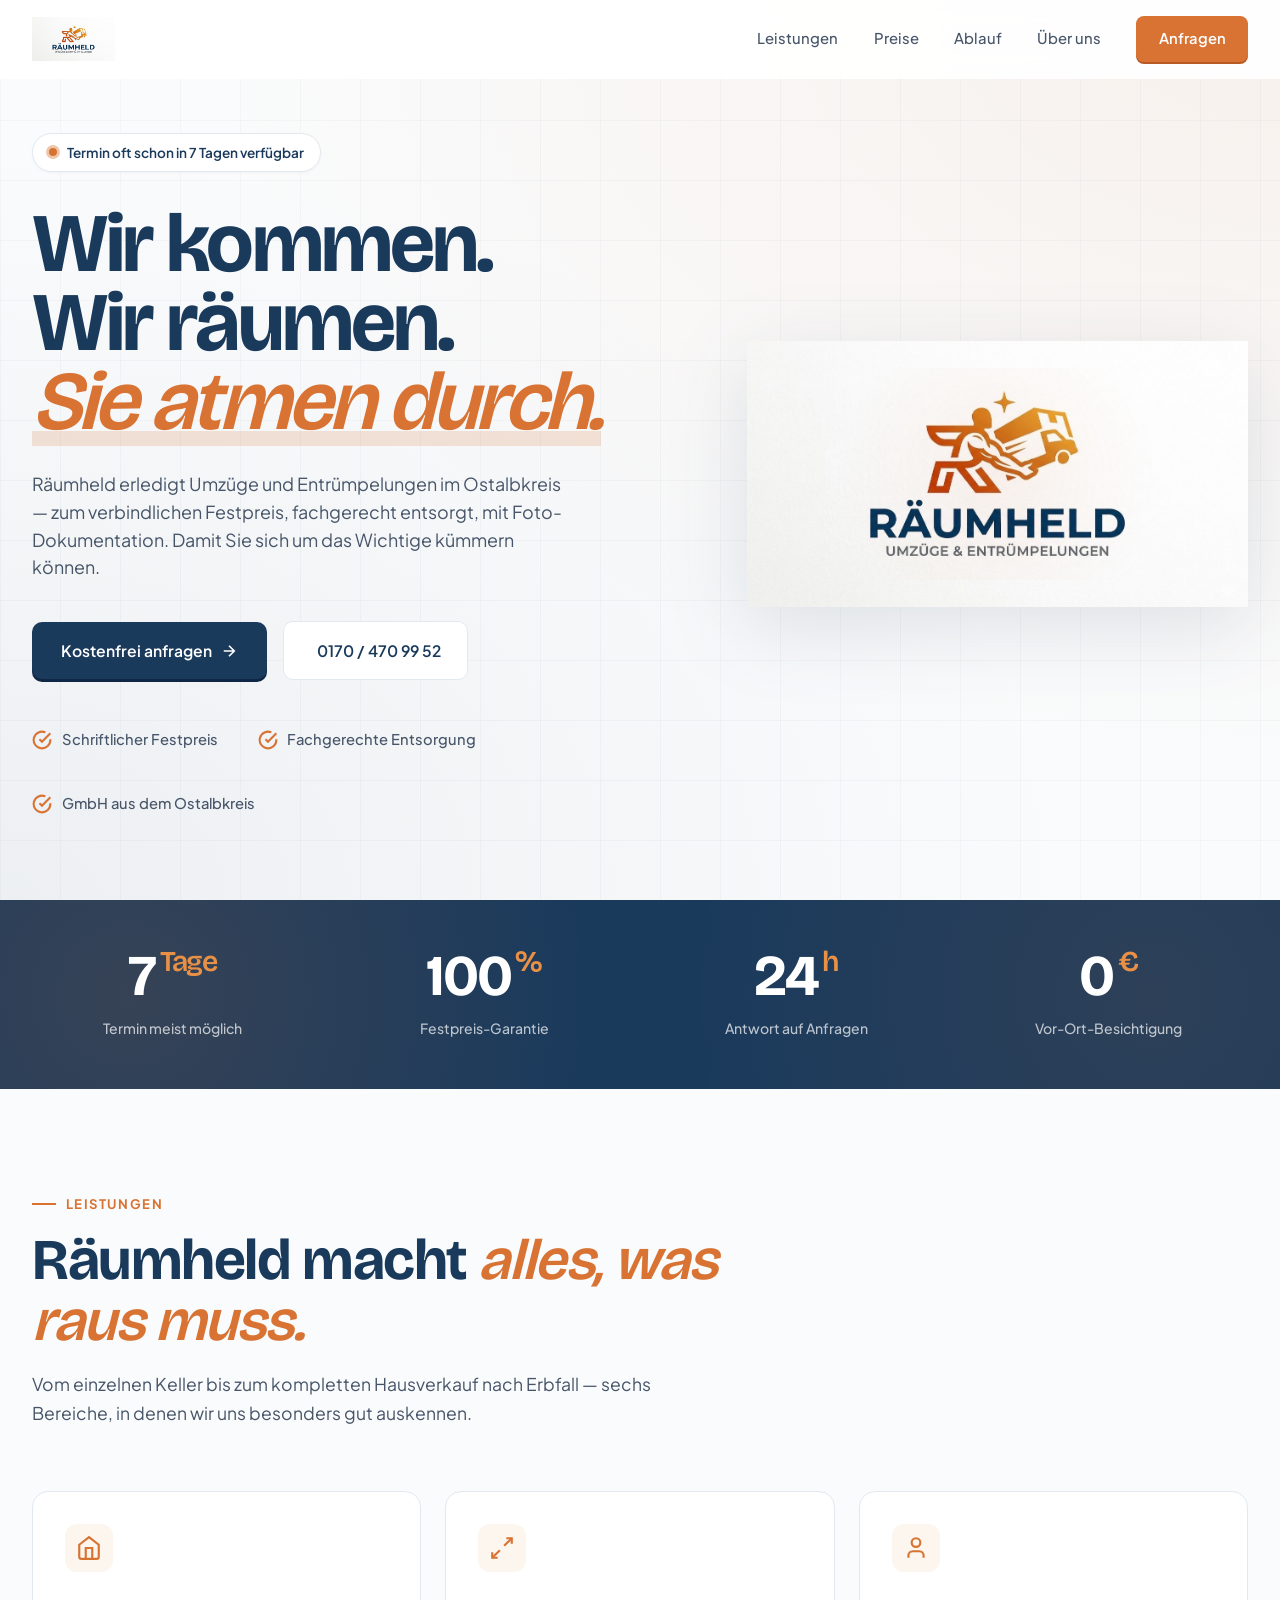
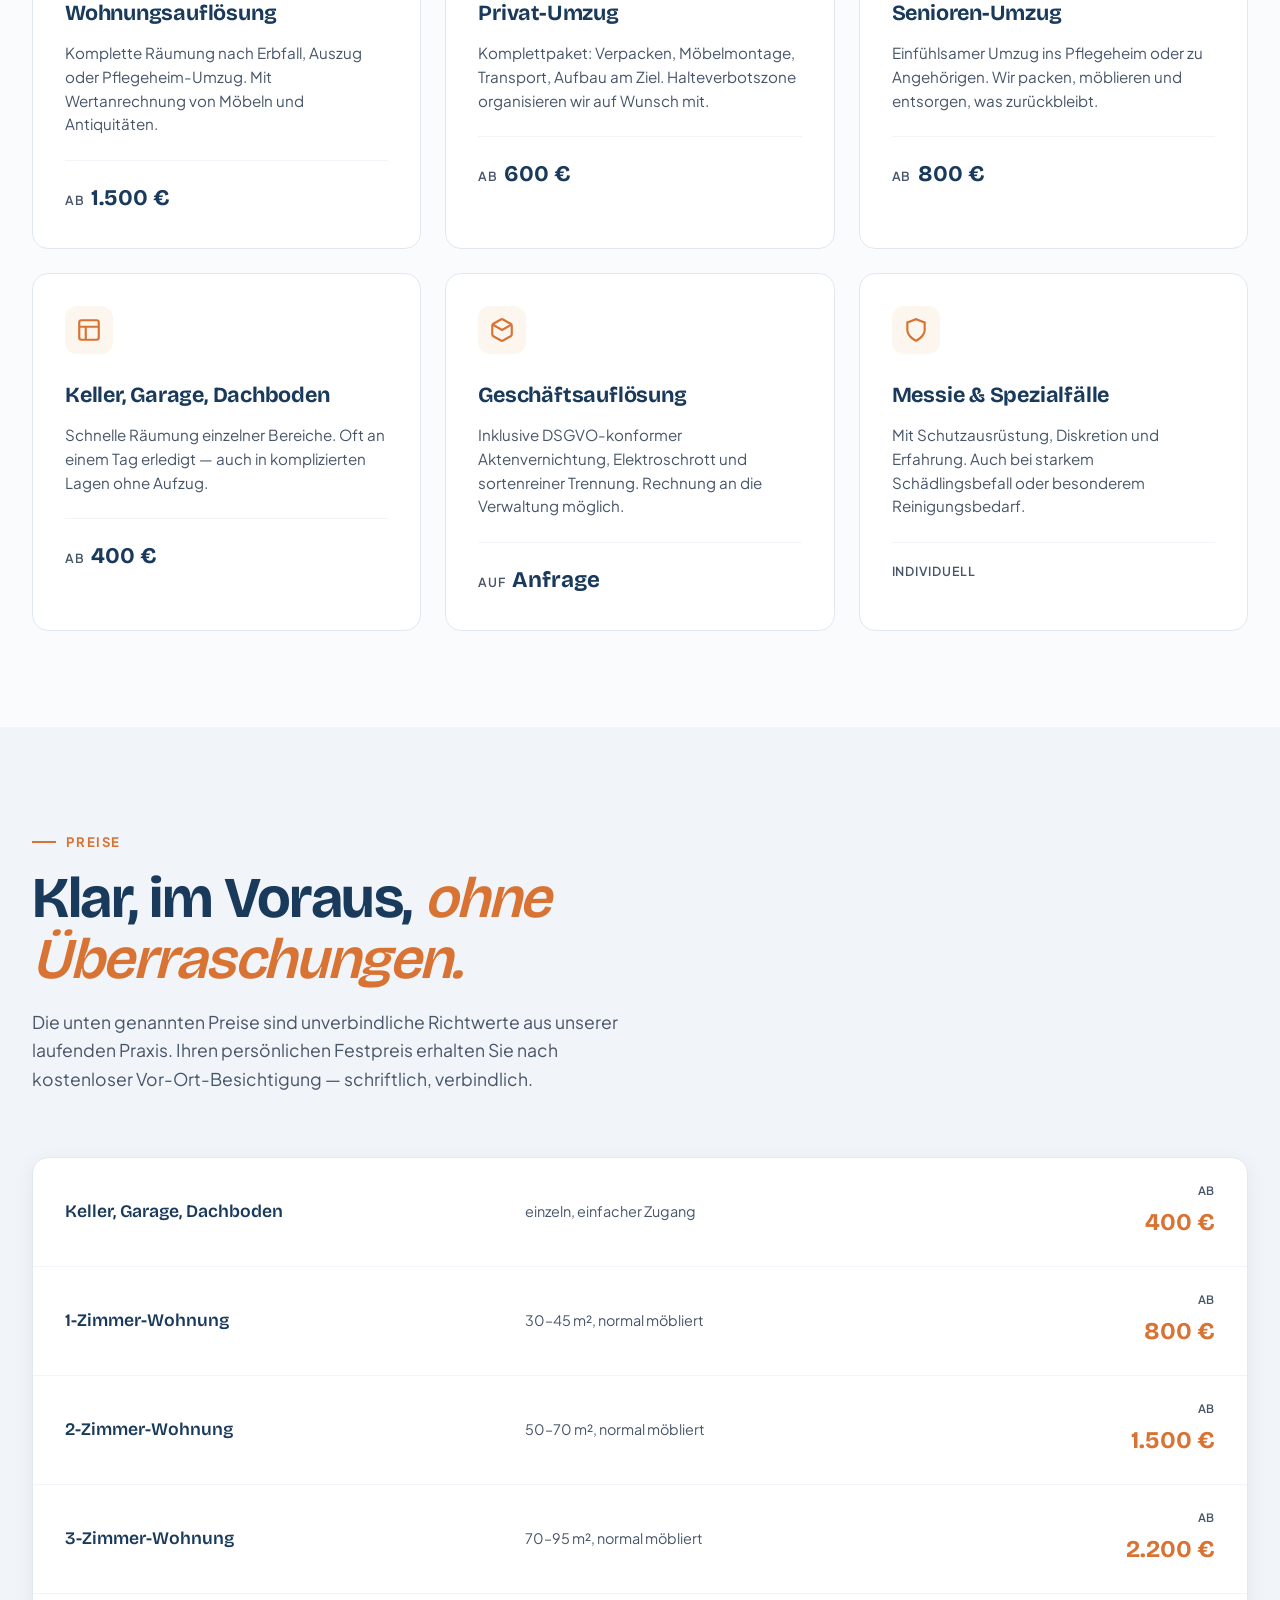
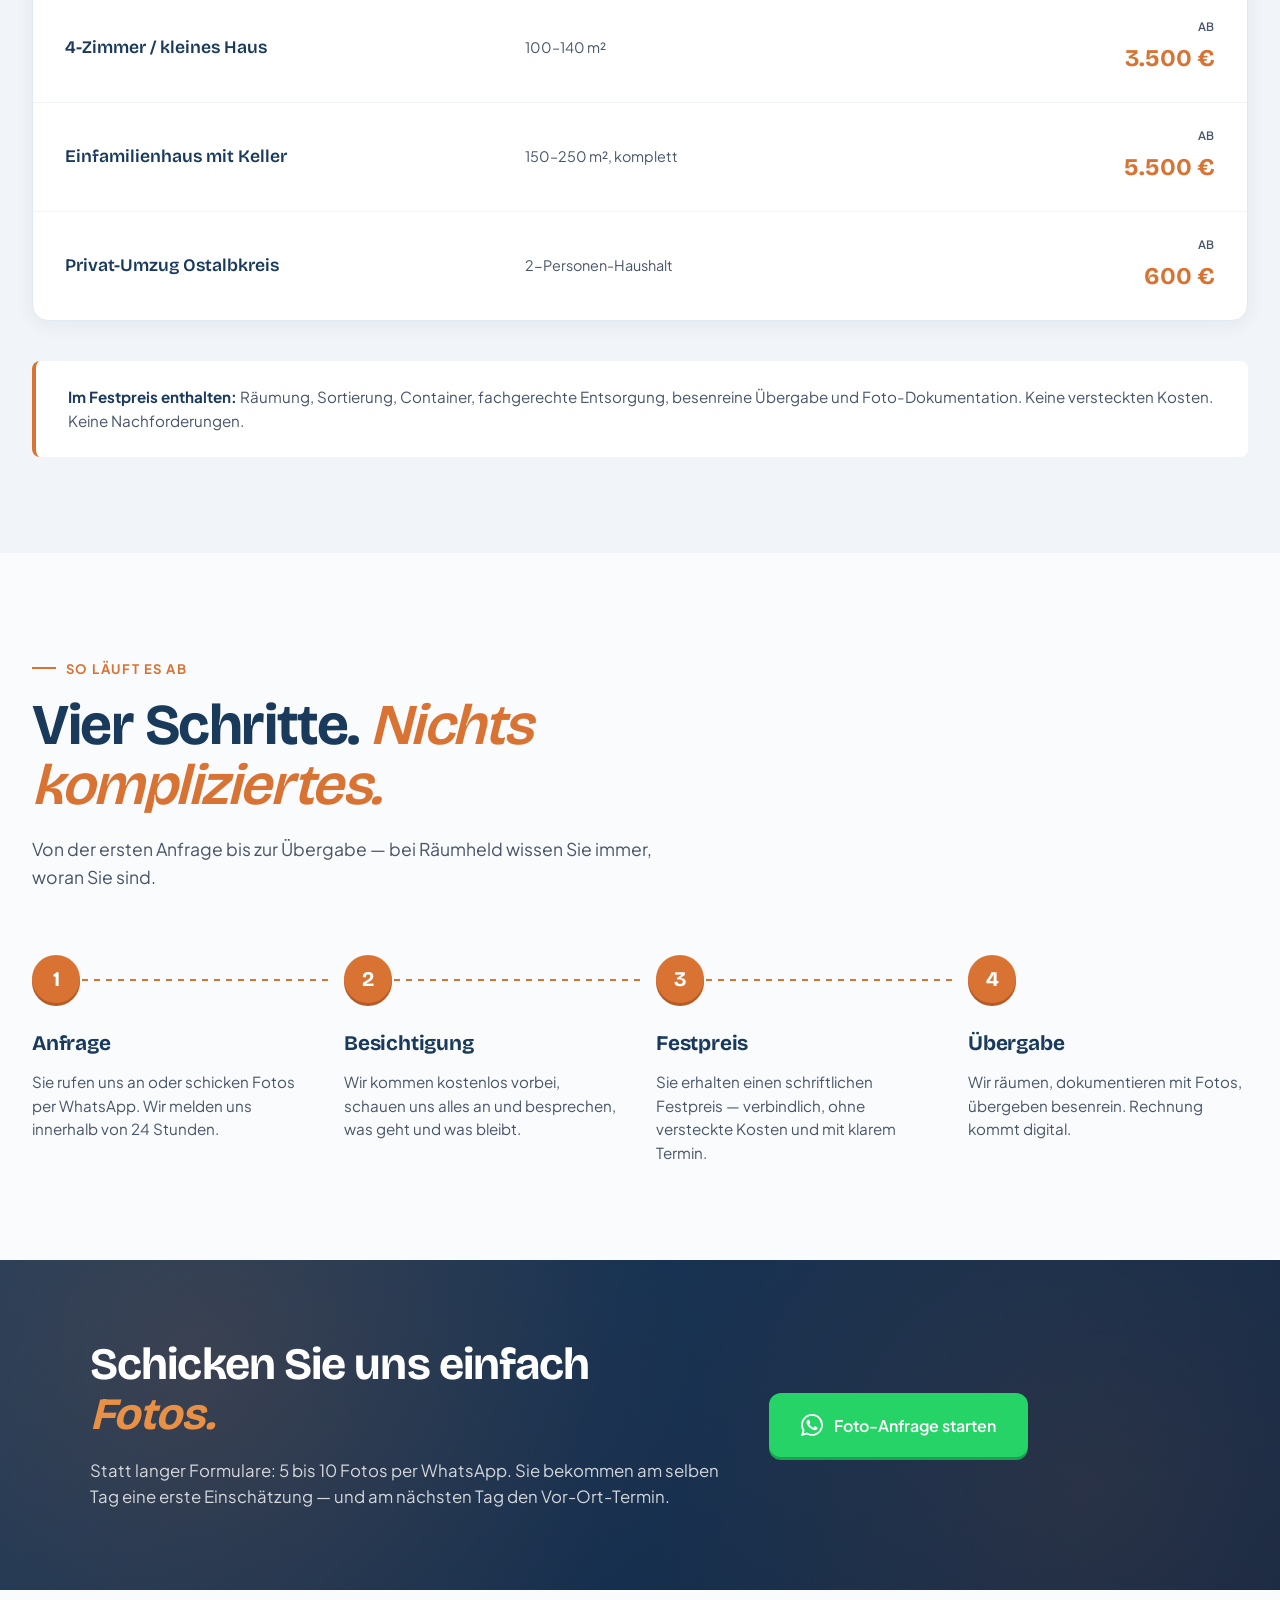
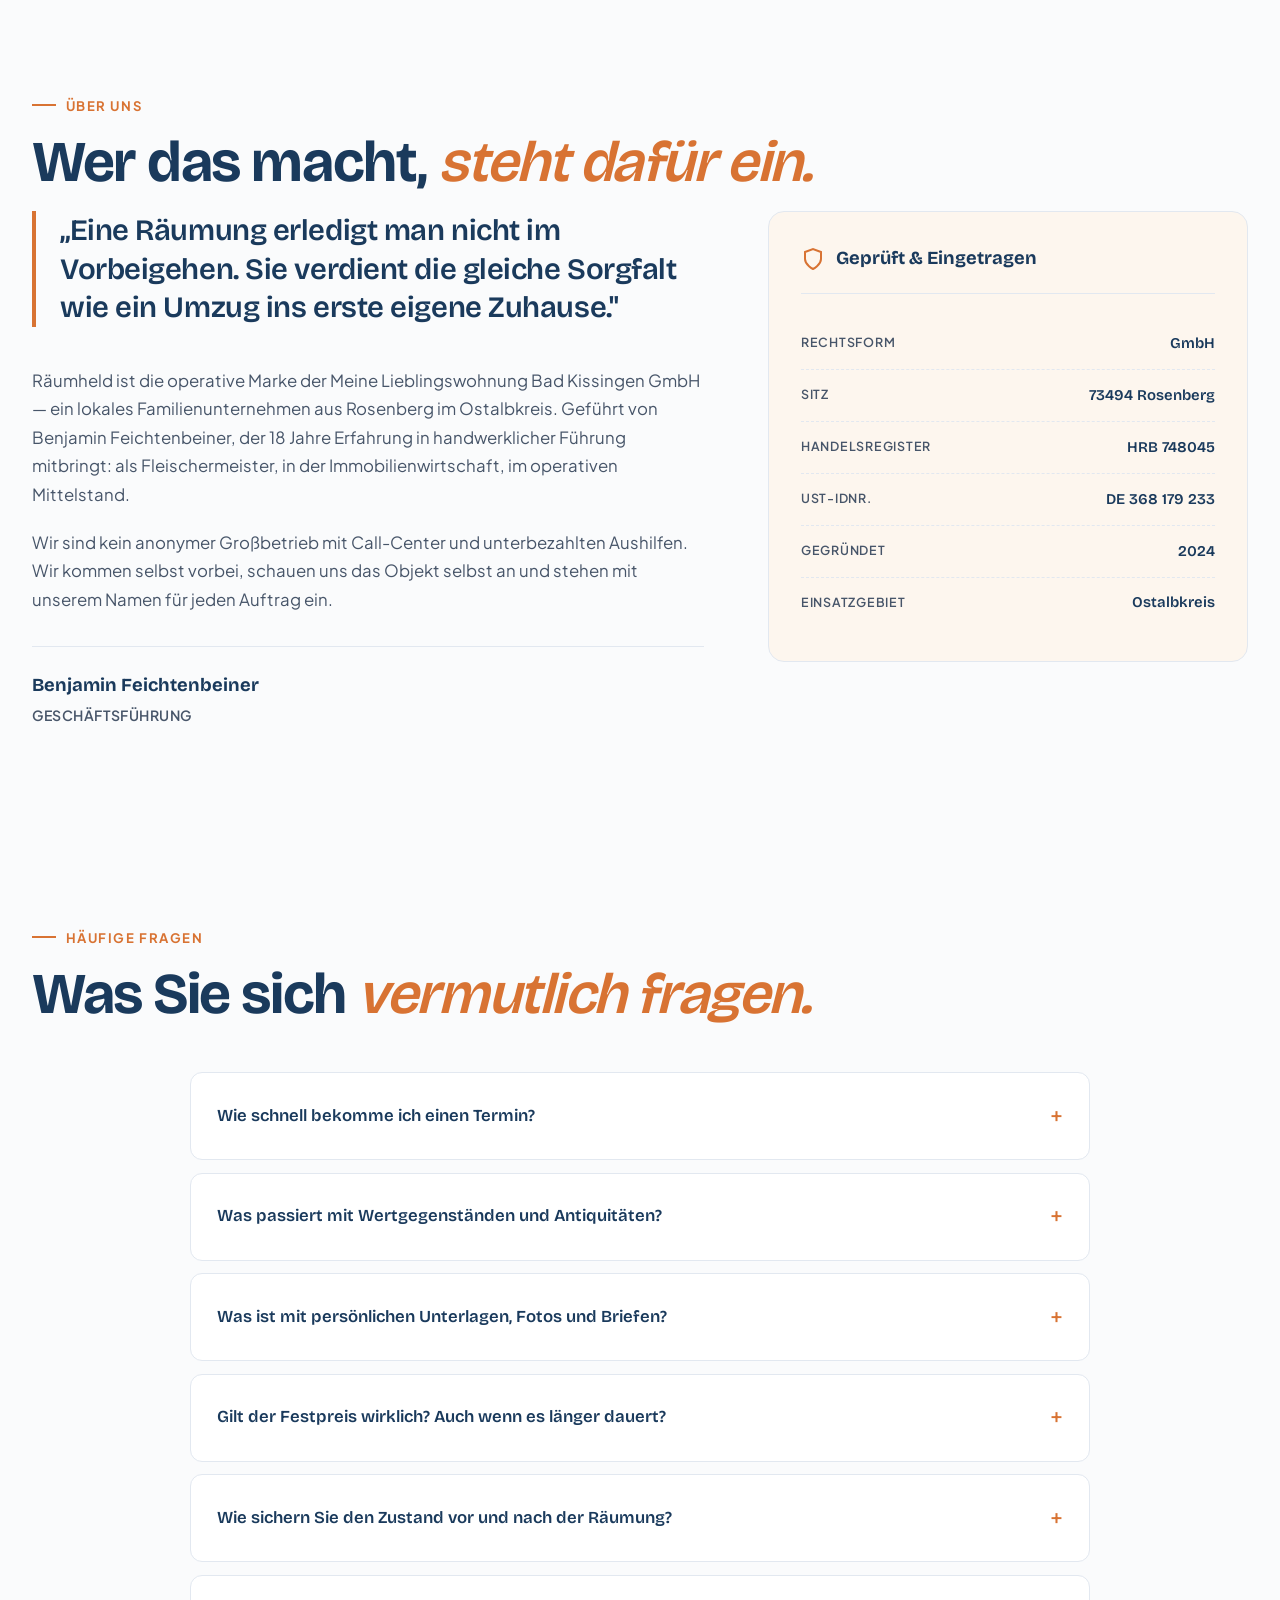
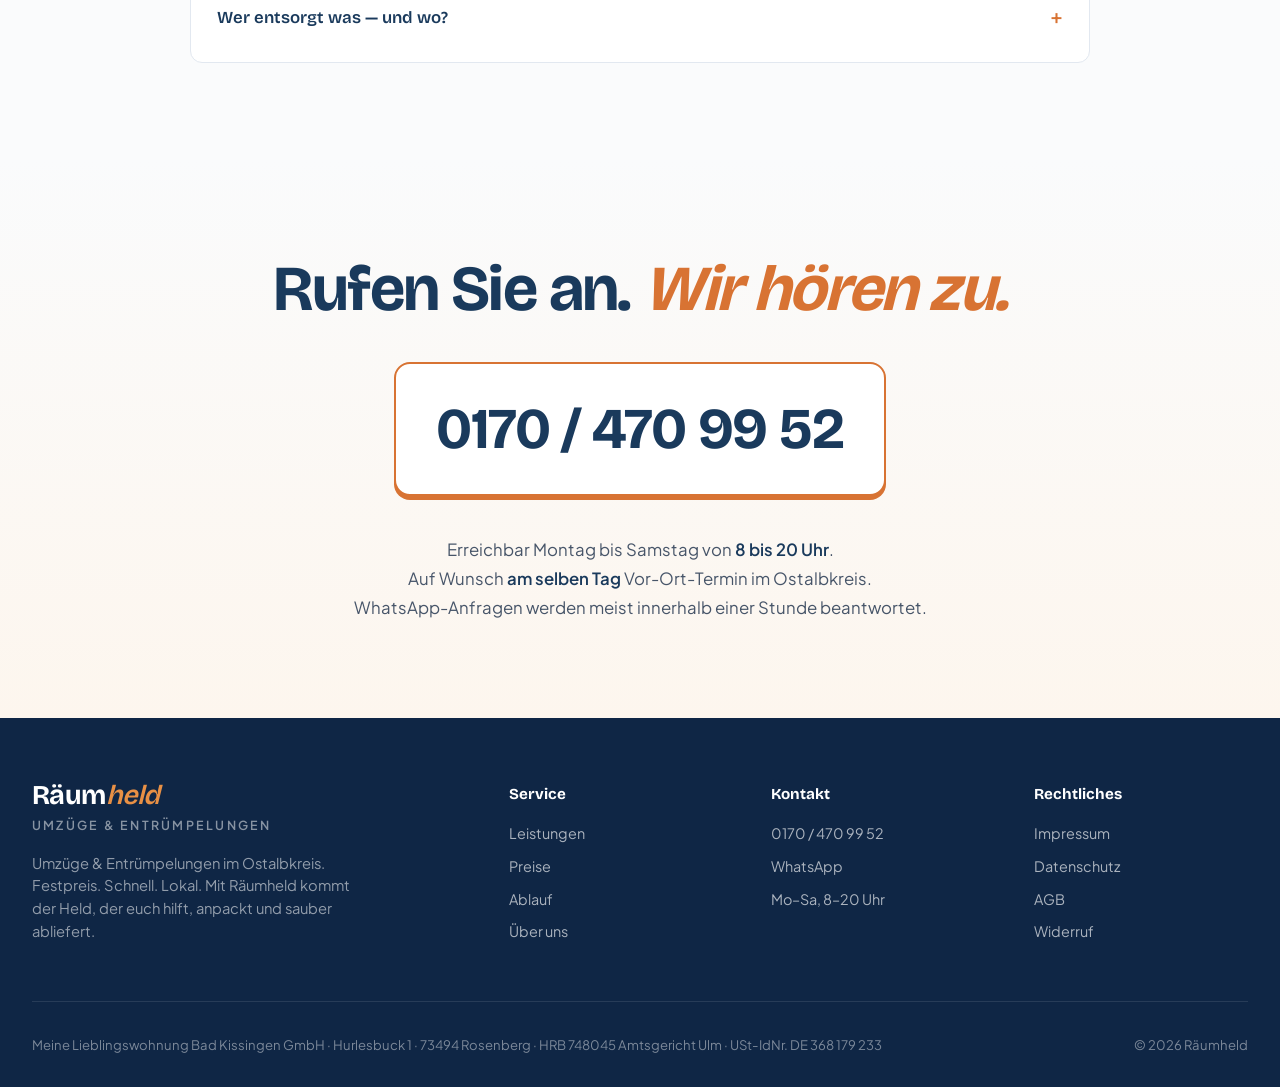
==== commit 629fa8e6: "Update: Telefonnummer auf 0170 / 470 99 52 geändert Ersetzt in Hero, Stats, WhatsApp-Link, Kontakt-S" ====
--- a/index.html
+++ b/index.html
@@ -4,7 +4,7 @@
 <meta charset="UTF-8">
 <meta name="viewport" content="width=device-width, initial-scale=1.0">
 <title>Räumheld — Umzüge & Entrümpelungen im Ostalbkreis</title>
-<meta name="description" content="Räumheld – Umzüge, Entrümpelungen & Haushaltsauflösungen im Ostalbkreis. Festpreis-Garantie ✓ Kostenlose Vor-Ort-Besichtigung ✓ Schnelle Termine ✆ 0170 384 72 91">
+<meta name="description" content="Räumheld – Umzüge, Entrümpelungen & Haushaltsauflösungen im Ostalbkreis. Festpreis-Garantie ✓ Kostenlose Vor-Ort-Besichtigung ✓ Schnelle Termine ✆ 0170 470 99 52">
 <meta name="keywords" content="Entrümpelung Ostalbkreis, Umzug Aalen, Haushaltsauflösung Schwäbisch Gmünd, Wohnungsauflösung, Entrümpelung Festpreis, Umzugsunternehmen Ellwangen, Räumheld">
 <meta name="author" content="Meine Lieblingswohnung Bad Kissingen GmbH">
 <meta name="robots" content="index, follow, max-image-preview:large">
@@ -51,7 +51,7 @@
   "url": "https://www.raeumheld.de/",
   "logo": "https://www.raeumheld.de/raeumheld-logo.jpg",
   "image": "https://www.raeumheld.de/raeumheld-logo.jpg",
-  "telephone": "+49-170-3847291",
+  "telephone": "+49-170-4709952",
   "email": "benjamin@meine-lieblingswohnung.de",
   "priceRange": "€€",
   "vatID": "DE368179233",
@@ -1151,9 +1151,9 @@
           Kostenfrei anfragen
           <svg fill="none" stroke="currentColor" stroke-width="2.2" viewBox="0 0 24 24"><path d="M5 12h14M12 5l7 7-7 7"/></svg>
         </a>
-        <a href="tel:01703847291" class="btn-secondary">
+        <a href="tel:01704709952" class="btn-secondary">
           <svg fill="none" stroke="currentColor" stroke-width="2" viewBox="0 0 24 24"><path d="M22 16.92v3a2 2 0 01-2.18 2 19.79 19.79 0 01-8.63-3.07 19.5 19.5 0 01-6-6 19.79 19.79 0 01-3.07-8.67A2 2 0 014.11 2h3a2 2 0 012 1.72 12.84 12.84 0 00.7 2.81 2 2 0 01-.45 2.11L8.09 9.91a16 16 0 006 6l1.27-1.27a2 2 0 012.11-.45 12.84 12.84 0 002.81.7A2 2 0 0122 16.92z"/></svg>
-          0170 / 384 72 91
+          0170 / 470 99 52
         </a>
       </div>
       <div class="hero-trust">
@@ -1373,7 +1373,7 @@
       </p>
     </div>
     <div>
-      <a href="https://wa.me/491703847291?text=Hallo%20R%C3%A4umheld,%20ich%20interessiere%20mich%20f%C3%BCr%20eine%20Entr%C3%BCmpelung%20oder%20einen%20Umzug%20und%20schicke%20Ihnen%20gleich%20ein%20paar%20Fotos." class="btn-whatsapp">
+      <a href="https://wa.me/491704709952?text=Hallo%20R%C3%A4umheld,%20ich%20interessiere%20mich%20f%C3%BCr%20eine%20Entr%C3%BCmpelung%20oder%20einen%20Umzug%20und%20schicke%20Ihnen%20gleich%20ein%20paar%20Fotos." class="btn-whatsapp">
         <svg fill="currentColor" viewBox="0 0 24 24"><path d="M17.472 14.382c-.297-.149-1.758-.867-2.03-.967-.273-.099-.471-.148-.67.15-.197.297-.767.966-.94 1.164-.173.199-.347.223-.644.075-.297-.15-1.255-.463-2.39-1.475-.883-.788-1.48-1.761-1.653-2.059-.173-.297-.018-.458.13-.606.134-.133.298-.347.446-.52.149-.174.198-.298.298-.497.099-.198.05-.371-.025-.52-.075-.149-.669-1.612-.916-2.207-.242-.579-.487-.5-.669-.51-.173-.008-.371-.01-.57-.01-.198 0-.52.074-.792.372-.272.297-1.04 1.016-1.04 2.479 0 1.462 1.065 2.875 1.213 3.074.149.198 2.096 3.2 5.077 4.487.709.306 1.262.489 1.694.625.712.227 1.36.195 1.871.118.571-.085 1.758-.719 2.006-1.413.248-.694.248-1.289.173-1.413-.074-.124-.272-.198-.57-.347m-5.421 7.403h-.004a9.87 9.87 0 01-5.031-1.378l-.361-.214-3.741.982.998-3.648-.235-.374a9.86 9.86 0 01-1.51-5.26c.001-5.45 4.436-9.884 9.888-9.884 2.64 0 5.122 1.03 6.988 2.898a9.825 9.825 0 012.893 6.994c-.003 5.45-4.437 9.884-9.885 9.884m8.413-18.297A11.815 11.815 0 0012.05 0C5.495 0 .16 5.335.157 11.892c0 2.096.547 4.142 1.588 5.945L.057 24l6.305-1.654a11.882 11.882 0 005.683 1.448h.005c6.554 0 11.89-5.335 11.893-11.893a11.821 11.821 0 00-3.48-8.413"/></svg>
         Foto-Anfrage starten
       </a>
@@ -1495,7 +1495,7 @@
     <h2 class="contact-headline">
       Rufen Sie an. <em>Wir hören zu.</em>
     </h2>
-    <a href="tel:01703847291" class="contact-phone">0170 / 384 72 91</a>
+    <a href="tel:01704709952" class="contact-phone">0170 / 470 99 52</a>
     <p class="contact-meta">
       Erreichbar Montag bis Samstag von <strong>8 bis 20 Uhr</strong>.<br>
       Auf Wunsch <strong>am selben Tag</strong> Vor-Ort-Termin im Ostalbkreis.<br>
@@ -1534,8 +1534,8 @@
     <div>
       <h5>Kontakt</h5>
       <ul>
-        <li><a href="tel:01703847291">0170 / 384 72 91</a></li>
-        <li><a href="https://wa.me/491703847291">WhatsApp</a></li>
+        <li><a href="tel:01704709952">0170 / 470 99 52</a></li>
+        <li><a href="https://wa.me/491704709952">WhatsApp</a></li>
         <li>Mo–Sa, 8–20 Uhr</li>
       </ul>
     </div>
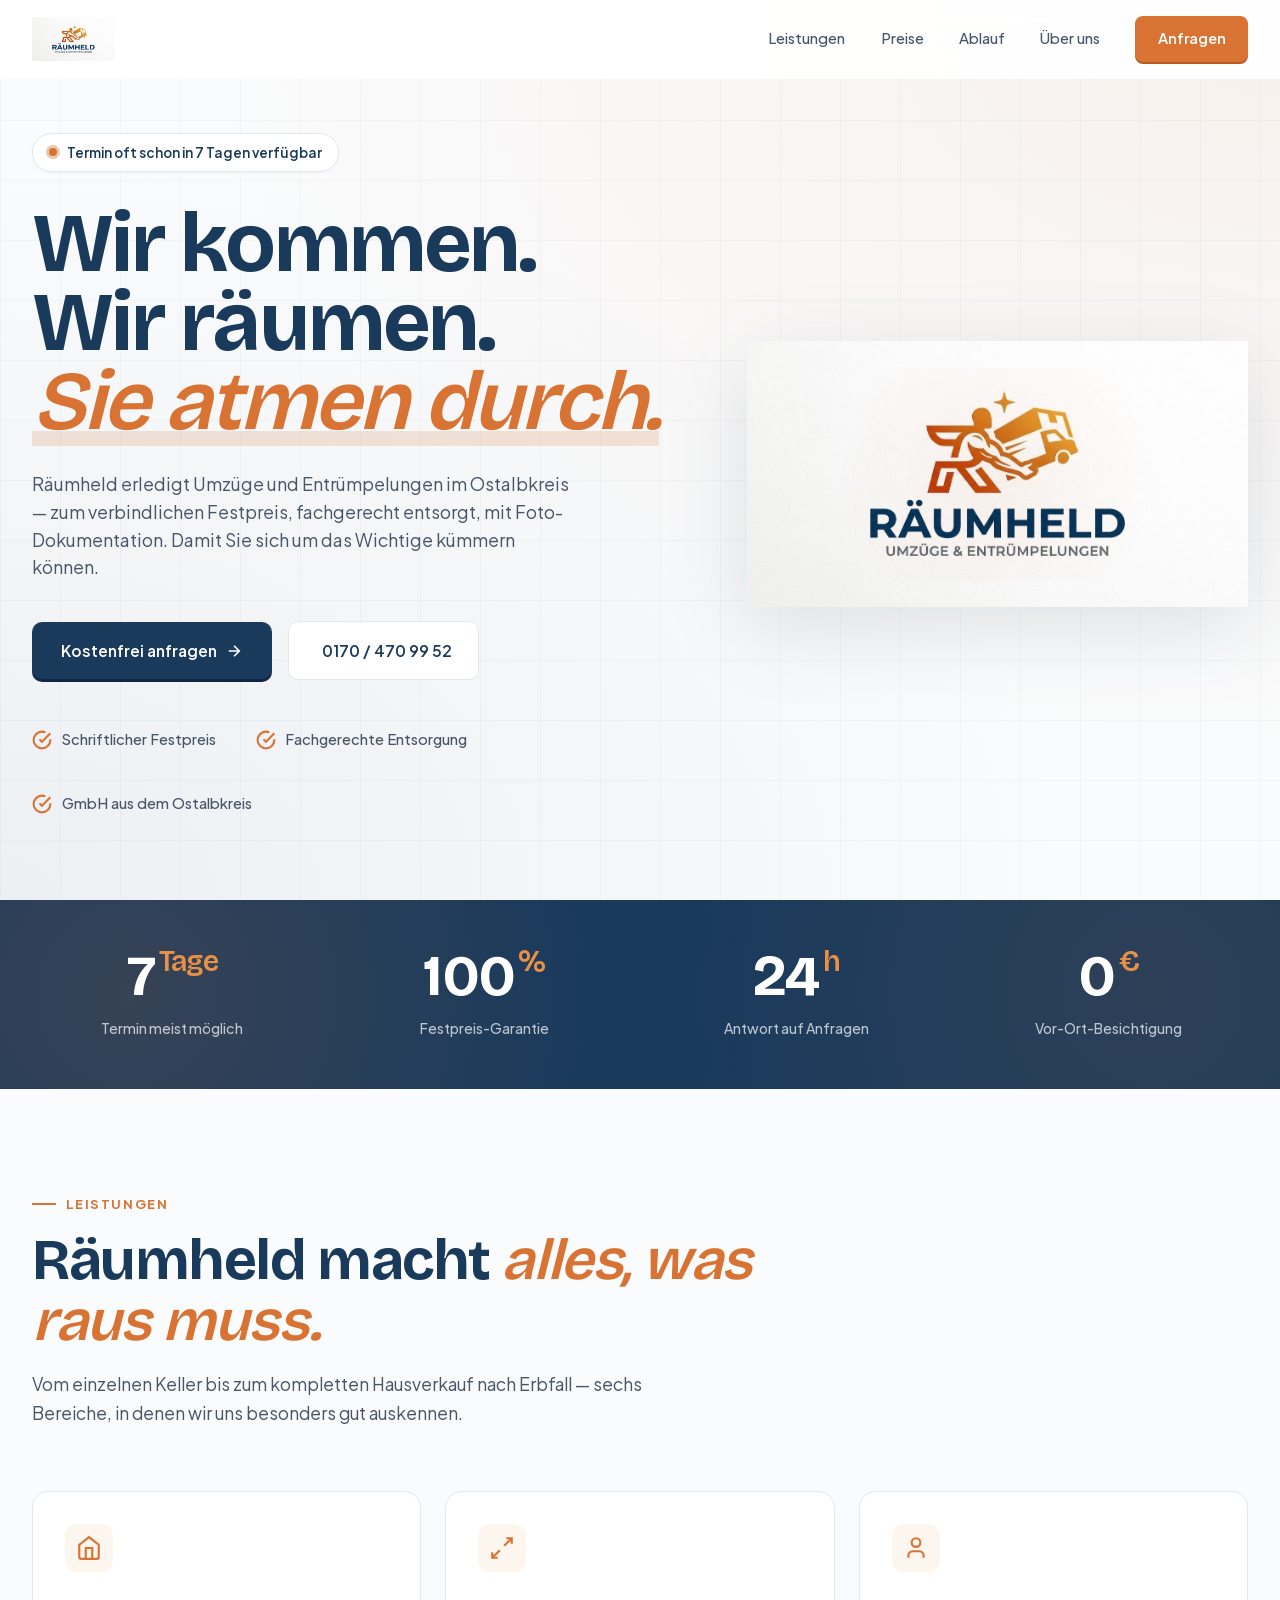
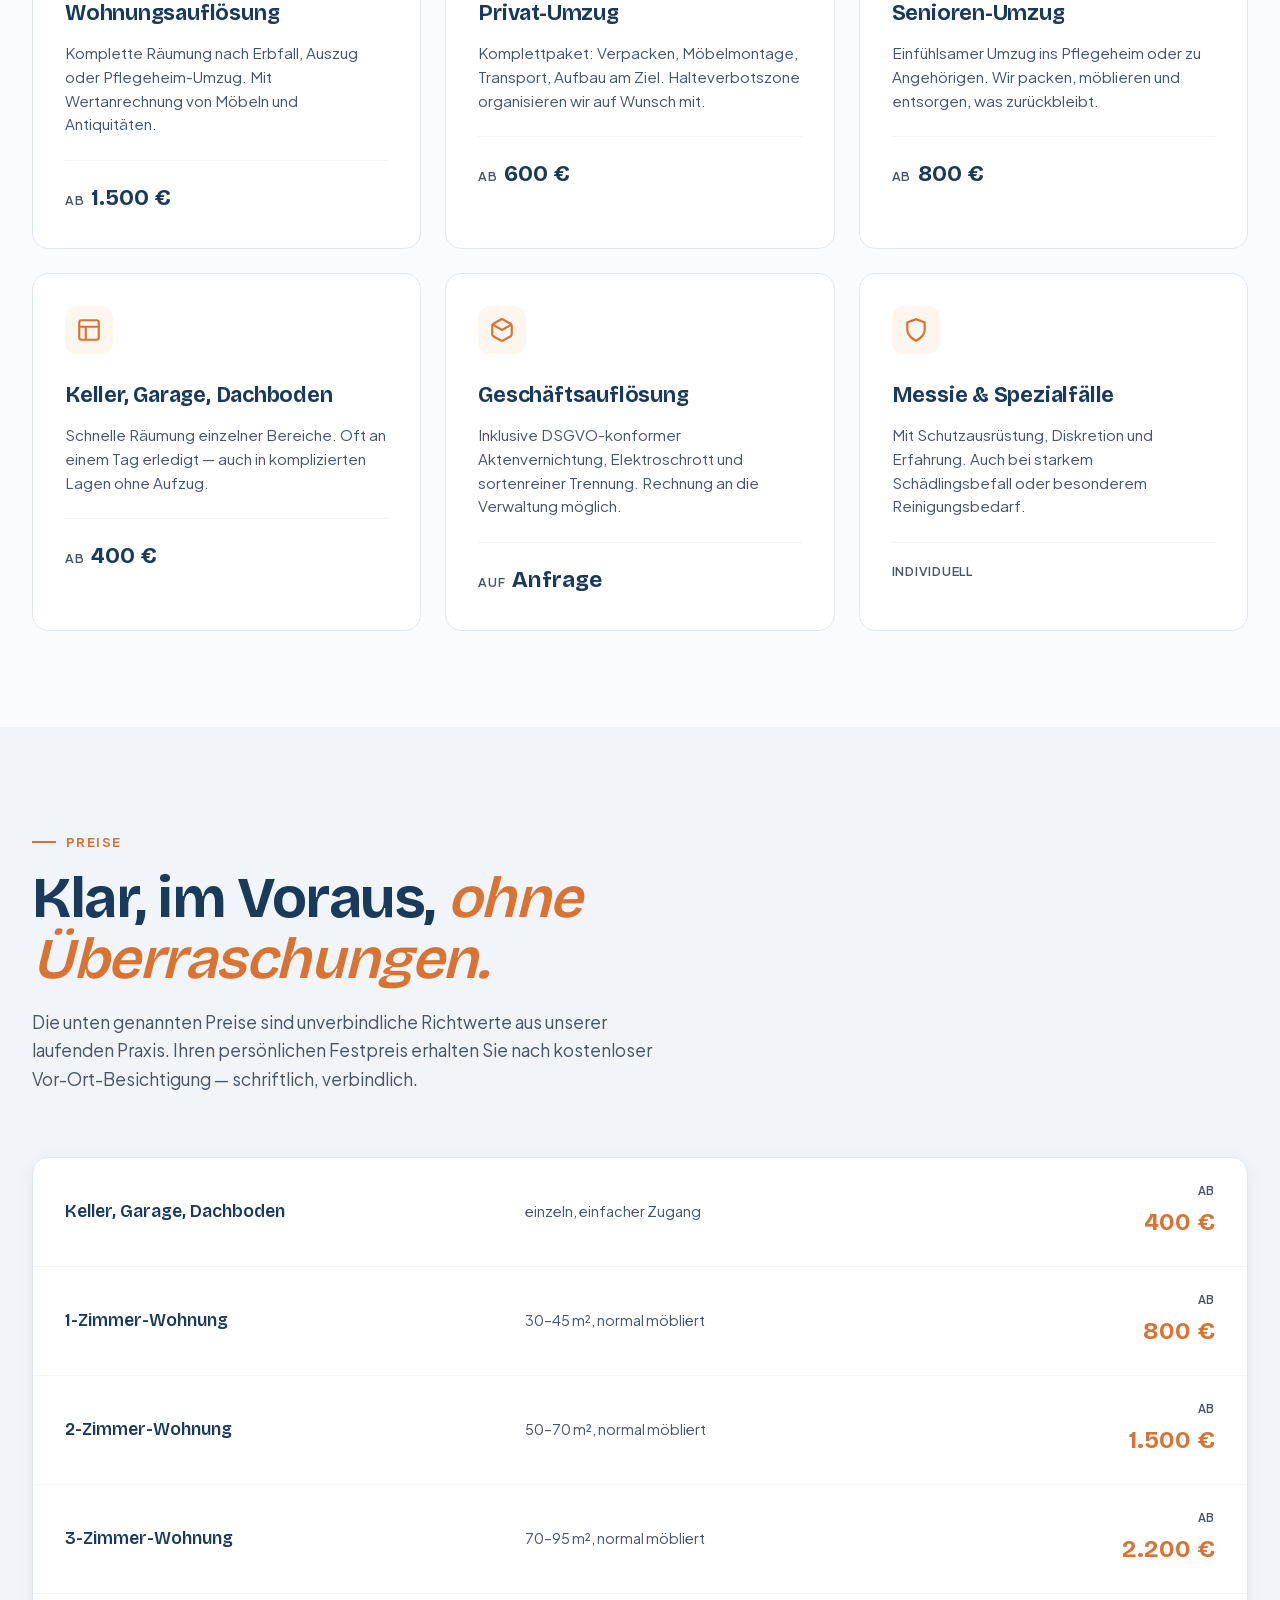
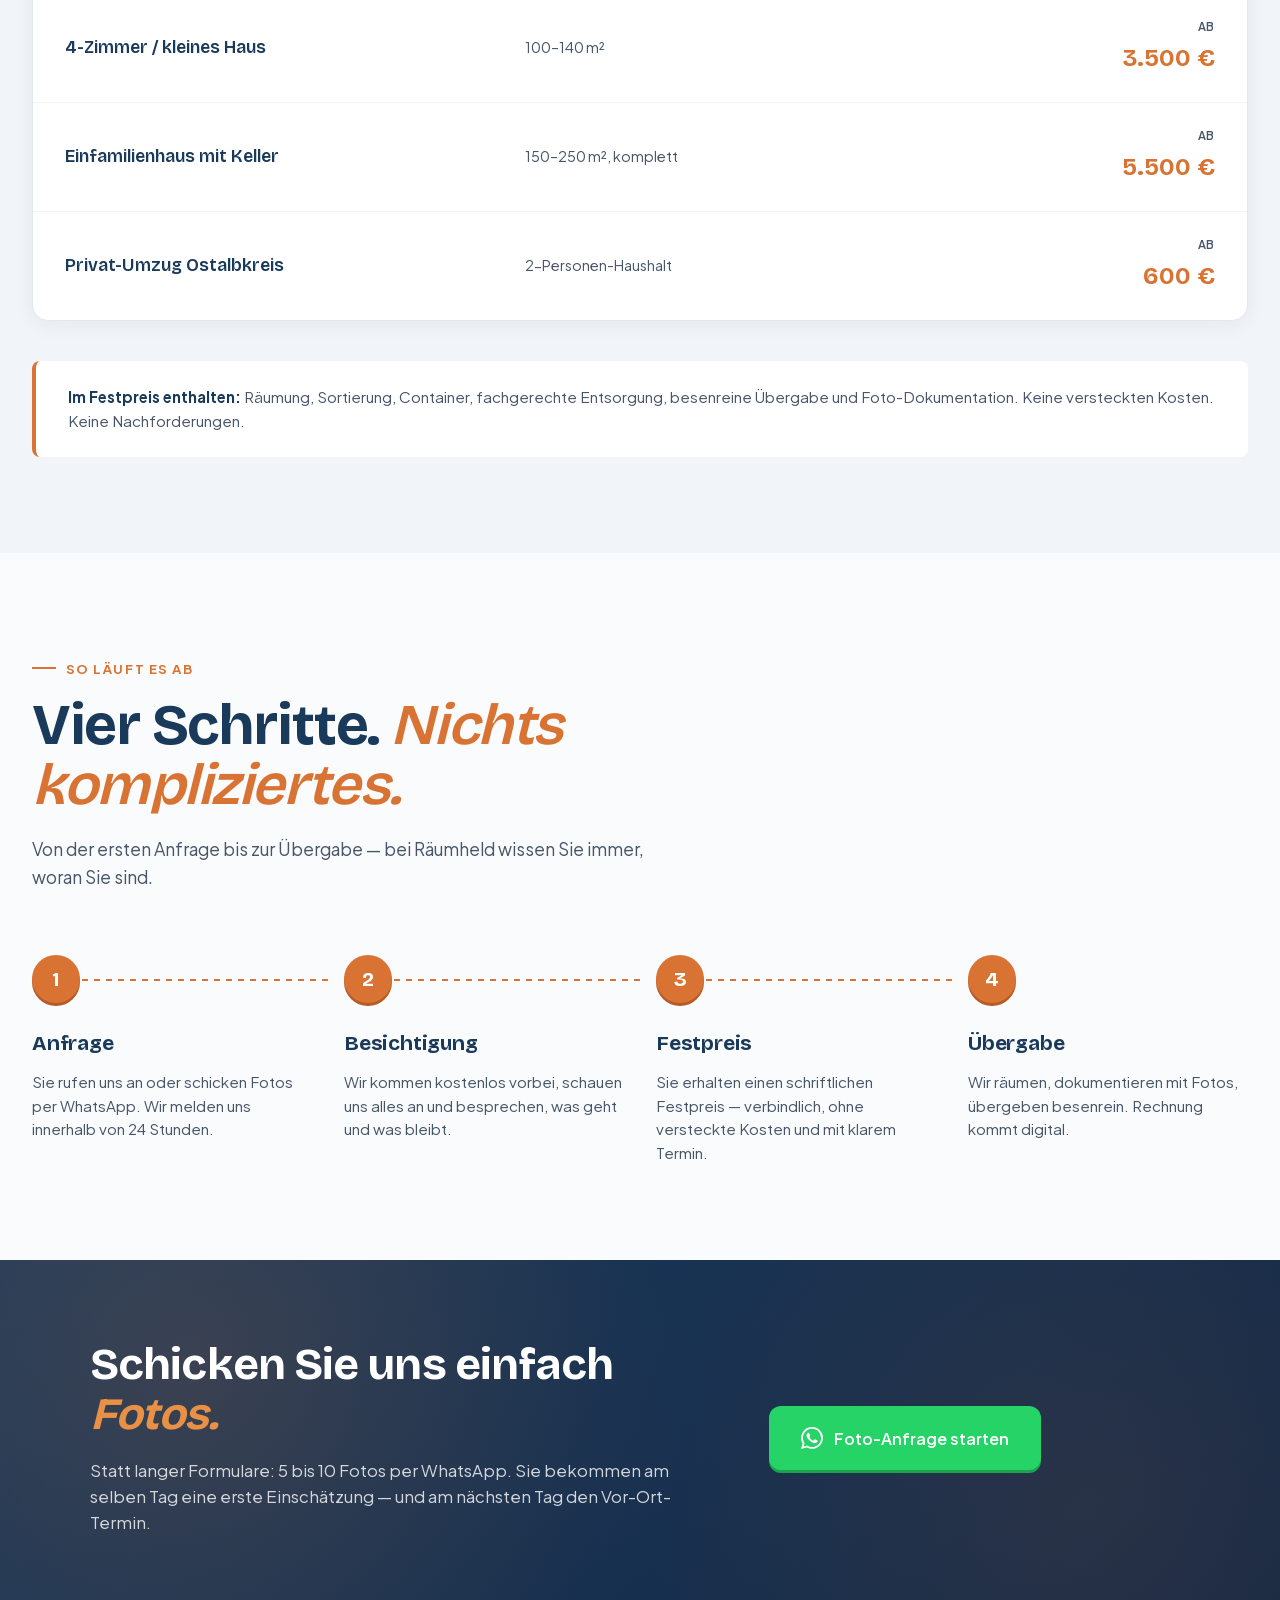
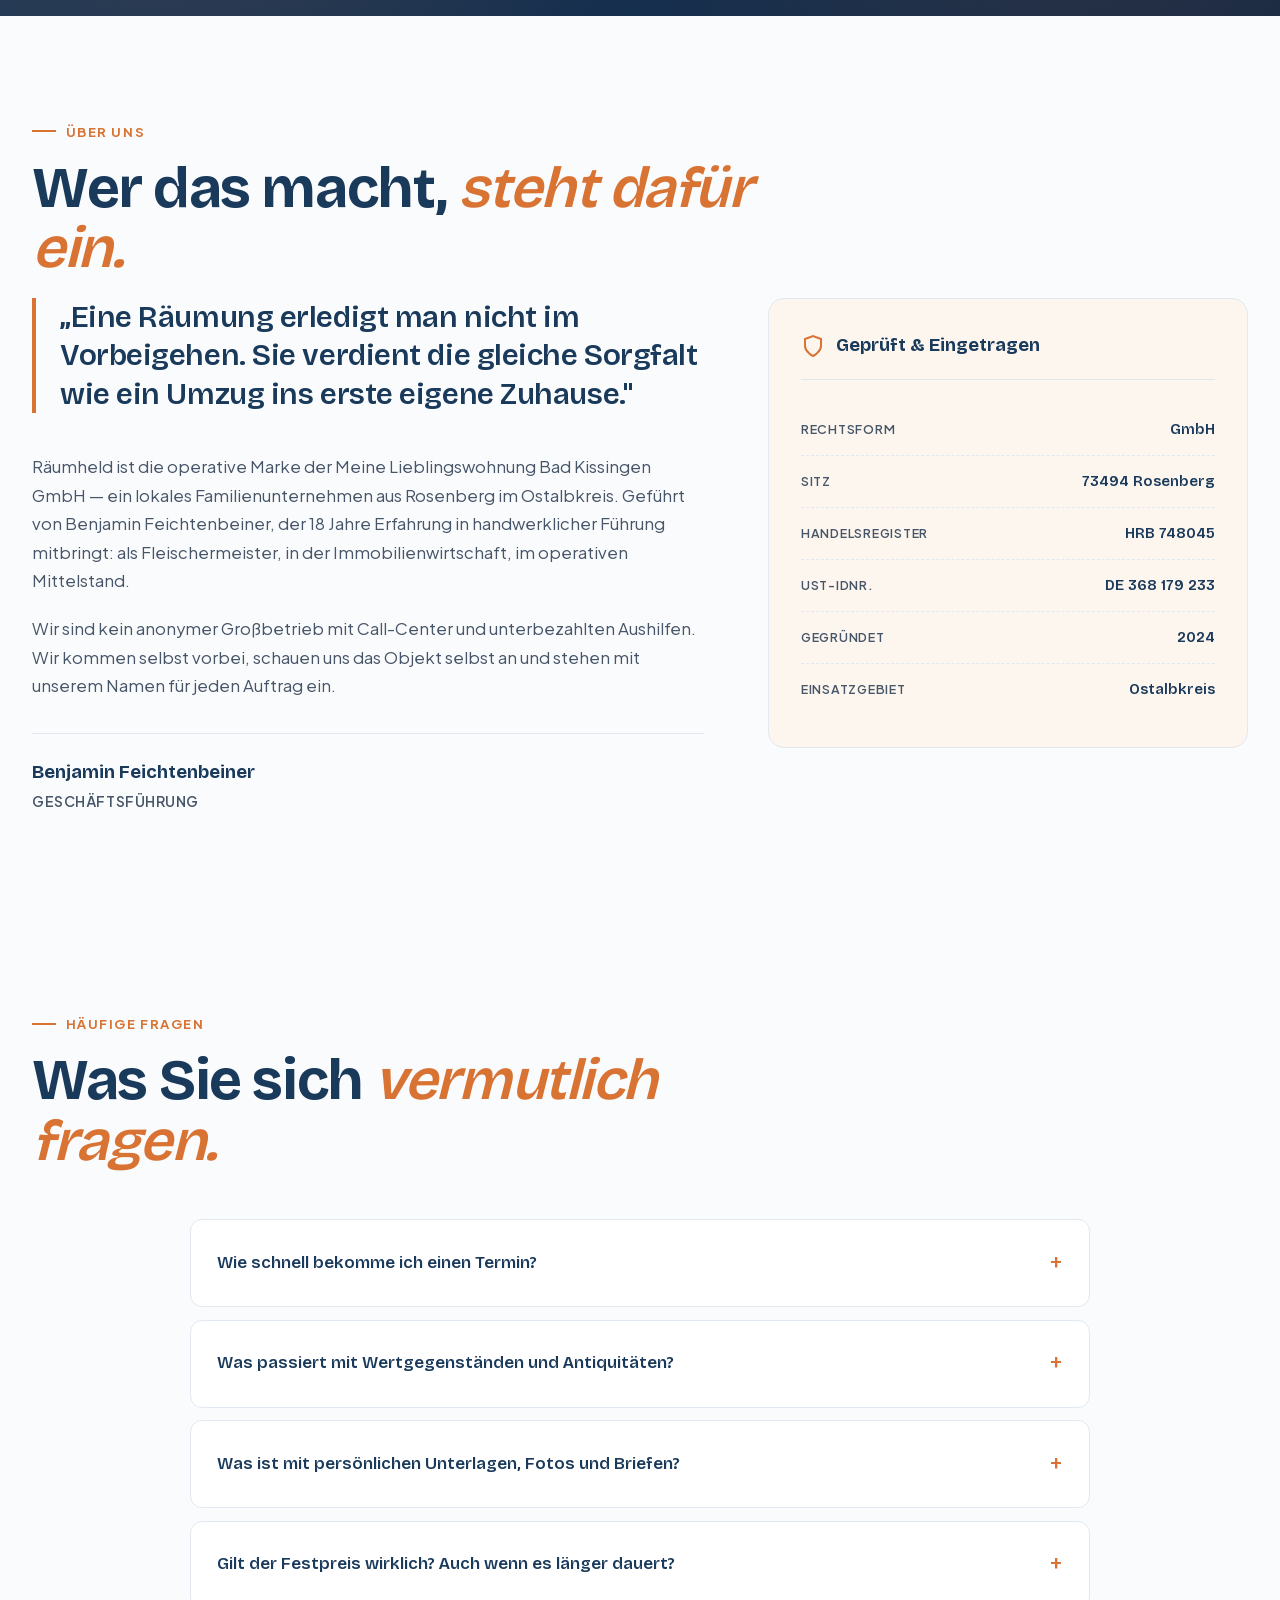
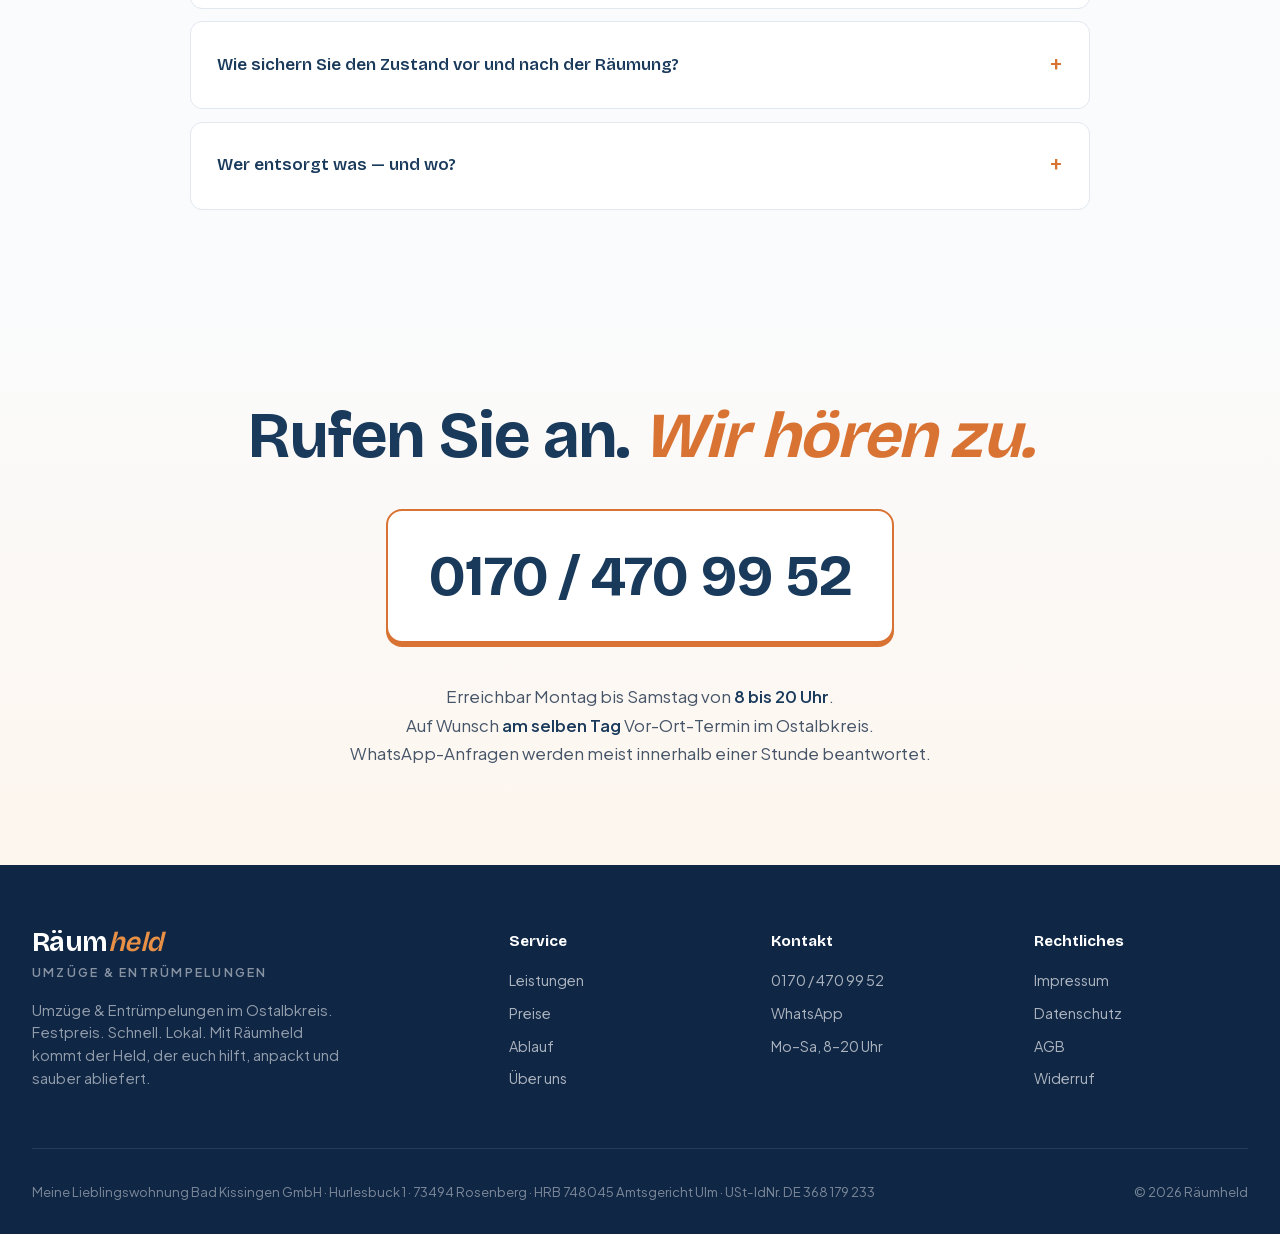
==== commit ae19c03f: "DSGVO: Web-Fonts lokal hosten - 16 WOFF2-Dateien (Bricolage Grotesque + Plus Jakarta Sans, Gewichte " ====
--- a/index.html
+++ b/index.html
@@ -115,9 +115,8 @@
 }
 </script>
 
-<link rel="preconnect" href="https://fonts.googleapis.com">
-<link rel="preconnect" href="https://fonts.gstatic.com" crossorigin>
-<link href="https://fonts.googleapis.com/css2?family=Bricolage+Grotesque:opsz,wght@12..96,400;12..96,500;12..96,600;12..96,700;12..96,800&family=Plus+Jakarta+Sans:wght@400;500;600;700&display=swap" rel="stylesheet">
+<link rel="preload" as="style" href="assets/fonts/fonts.css">
+<link rel="stylesheet" href="assets/fonts/fonts.css">
 
 <style>
 :root {
--- a/assets/fonts/fonts.css
+++ b/assets/fonts/fonts.css
@@ -0,0 +1,145 @@
+/* Lokal gehostete Web-Schriften - DSGVO-konform, kein Drittanbieter-Request */
+
+@font-face {
+  font-family: 'Bricolage Grotesque';
+  font-style: normal;
+  font-weight: 400;
+  font-display: swap;
+  src: url('bricolage-grotesque-400-latin-ext.woff2') format('woff2');
+  unicode-range: U+0100-02BA, U+02BD-02C5, U+02C7-02CC, U+02CE-02D7, U+02DD-02FF, U+0304, U+0308, U+0329, U+1D00-1DBF, U+1E00-1E9F, U+1EF2-1EFF, U+2020, U+20A0-20AB, U+20AD-20C0, U+2113, U+2C60-2C7F, U+A720-A7FF;
+}
+
+@font-face {
+  font-family: 'Bricolage Grotesque';
+  font-style: normal;
+  font-weight: 400;
+  font-display: swap;
+  src: url('bricolage-grotesque-400-latin.woff2') format('woff2');
+  unicode-range: U+0000-00FF, U+0131, U+0152-0153, U+02BB-02BC, U+02C6, U+02DA, U+02DC, U+0304, U+0308, U+0329, U+2000-206F, U+20AC, U+2122, U+2191, U+2193, U+2212, U+2215, U+FEFF, U+FFFD;
+}
+
+@font-face {
+  font-family: 'Bricolage Grotesque';
+  font-style: normal;
+  font-weight: 500;
+  font-display: swap;
+  src: url('bricolage-grotesque-500-latin-ext.woff2') format('woff2');
+  unicode-range: U+0100-02BA, U+02BD-02C5, U+02C7-02CC, U+02CE-02D7, U+02DD-02FF, U+0304, U+0308, U+0329, U+1D00-1DBF, U+1E00-1E9F, U+1EF2-1EFF, U+2020, U+20A0-20AB, U+20AD-20C0, U+2113, U+2C60-2C7F, U+A720-A7FF;
+}
+
+@font-face {
+  font-family: 'Bricolage Grotesque';
+  font-style: normal;
+  font-weight: 500;
+  font-display: swap;
+  src: url('bricolage-grotesque-500-latin.woff2') format('woff2');
+  unicode-range: U+0000-00FF, U+0131, U+0152-0153, U+02BB-02BC, U+02C6, U+02DA, U+02DC, U+0304, U+0308, U+0329, U+2000-206F, U+20AC, U+2122, U+2191, U+2193, U+2212, U+2215, U+FEFF, U+FFFD;
+}
+
+@font-face {
+  font-family: 'Bricolage Grotesque';
+  font-style: normal;
+  font-weight: 600;
+  font-display: swap;
+  src: url('bricolage-grotesque-600-latin-ext.woff2') format('woff2');
+  unicode-range: U+0100-02BA, U+02BD-02C5, U+02C7-02CC, U+02CE-02D7, U+02DD-02FF, U+0304, U+0308, U+0329, U+1D00-1DBF, U+1E00-1E9F, U+1EF2-1EFF, U+2020, U+20A0-20AB, U+20AD-20C0, U+2113, U+2C60-2C7F, U+A720-A7FF;
+}
+
+@font-face {
+  font-family: 'Bricolage Grotesque';
+  font-style: normal;
+  font-weight: 600;
+  font-display: swap;
+  src: url('bricolage-grotesque-600-latin.woff2') format('woff2');
+  unicode-range: U+0000-00FF, U+0131, U+0152-0153, U+02BB-02BC, U+02C6, U+02DA, U+02DC, U+0304, U+0308, U+0329, U+2000-206F, U+20AC, U+2122, U+2191, U+2193, U+2212, U+2215, U+FEFF, U+FFFD;
+}
+
+@font-face {
+  font-family: 'Bricolage Grotesque';
+  font-style: normal;
+  font-weight: 700;
+  font-display: swap;
+  src: url('bricolage-grotesque-700-latin-ext.woff2') format('woff2');
+  unicode-range: U+0100-02BA, U+02BD-02C5, U+02C7-02CC, U+02CE-02D7, U+02DD-02FF, U+0304, U+0308, U+0329, U+1D00-1DBF, U+1E00-1E9F, U+1EF2-1EFF, U+2020, U+20A0-20AB, U+20AD-20C0, U+2113, U+2C60-2C7F, U+A720-A7FF;
+}
+
+@font-face {
+  font-family: 'Bricolage Grotesque';
+  font-style: normal;
+  font-weight: 700;
+  font-display: swap;
+  src: url('bricolage-grotesque-700-latin.woff2') format('woff2');
+  unicode-range: U+0000-00FF, U+0131, U+0152-0153, U+02BB-02BC, U+02C6, U+02DA, U+02DC, U+0304, U+0308, U+0329, U+2000-206F, U+20AC, U+2122, U+2191, U+2193, U+2212, U+2215, U+FEFF, U+FFFD;
+}
+
+@font-face {
+  font-family: 'Plus Jakarta Sans';
+  font-style: normal;
+  font-weight: 400;
+  font-display: swap;
+  src: url('plus-jakarta-sans-400-latin-ext.woff2') format('woff2');
+  unicode-range: U+0100-02BA, U+02BD-02C5, U+02C7-02CC, U+02CE-02D7, U+02DD-02FF, U+0304, U+0308, U+0329, U+1D00-1DBF, U+1E00-1E9F, U+1EF2-1EFF, U+2020, U+20A0-20AB, U+20AD-20C0, U+2113, U+2C60-2C7F, U+A720-A7FF;
+}
+
+@font-face {
+  font-family: 'Plus Jakarta Sans';
+  font-style: normal;
+  font-weight: 400;
+  font-display: swap;
+  src: url('plus-jakarta-sans-400-latin.woff2') format('woff2');
+  unicode-range: U+0000-00FF, U+0131, U+0152-0153, U+02BB-02BC, U+02C6, U+02DA, U+02DC, U+0304, U+0308, U+0329, U+2000-206F, U+20AC, U+2122, U+2191, U+2193, U+2212, U+2215, U+FEFF, U+FFFD;
+}
+
+@font-face {
+  font-family: 'Plus Jakarta Sans';
+  font-style: normal;
+  font-weight: 500;
+  font-display: swap;
+  src: url('plus-jakarta-sans-500-latin-ext.woff2') format('woff2');
+  unicode-range: U+0100-02BA, U+02BD-02C5, U+02C7-02CC, U+02CE-02D7, U+02DD-02FF, U+0304, U+0308, U+0329, U+1D00-1DBF, U+1E00-1E9F, U+1EF2-1EFF, U+2020, U+20A0-20AB, U+20AD-20C0, U+2113, U+2C60-2C7F, U+A720-A7FF;
+}
+
+@font-face {
+  font-family: 'Plus Jakarta Sans';
+  font-style: normal;
+  font-weight: 500;
+  font-display: swap;
+  src: url('plus-jakarta-sans-500-latin.woff2') format('woff2');
+  unicode-range: U+0000-00FF, U+0131, U+0152-0153, U+02BB-02BC, U+02C6, U+02DA, U+02DC, U+0304, U+0308, U+0329, U+2000-206F, U+20AC, U+2122, U+2191, U+2193, U+2212, U+2215, U+FEFF, U+FFFD;
+}
+
+@font-face {
+  font-family: 'Plus Jakarta Sans';
+  font-style: normal;
+  font-weight: 600;
+  font-display: swap;
+  src: url('plus-jakarta-sans-600-latin-ext.woff2') format('woff2');
+  unicode-range: U+0100-02BA, U+02BD-02C5, U+02C7-02CC, U+02CE-02D7, U+02DD-02FF, U+0304, U+0308, U+0329, U+1D00-1DBF, U+1E00-1E9F, U+1EF2-1EFF, U+2020, U+20A0-20AB, U+20AD-20C0, U+2113, U+2C60-2C7F, U+A720-A7FF;
+}
+
+@font-face {
+  font-family: 'Plus Jakarta Sans';
+  font-style: normal;
+  font-weight: 600;
+  font-display: swap;
+  src: url('plus-jakarta-sans-600-latin.woff2') format('woff2');
+  unicode-range: U+0000-00FF, U+0131, U+0152-0153, U+02BB-02BC, U+02C6, U+02DA, U+02DC, U+0304, U+0308, U+0329, U+2000-206F, U+20AC, U+2122, U+2191, U+2193, U+2212, U+2215, U+FEFF, U+FFFD;
+}
+
+@font-face {
+  font-family: 'Plus Jakarta Sans';
+  font-style: normal;
+  font-weight: 700;
+  font-display: swap;
+  src: url('plus-jakarta-sans-700-latin-ext.woff2') format('woff2');
+  unicode-range: U+0100-02BA, U+02BD-02C5, U+02C7-02CC, U+02CE-02D7, U+02DD-02FF, U+0304, U+0308, U+0329, U+1D00-1DBF, U+1E00-1E9F, U+1EF2-1EFF, U+2020, U+20A0-20AB, U+20AD-20C0, U+2113, U+2C60-2C7F, U+A720-A7FF;
+}
+
+@font-face {
+  font-family: 'Plus Jakarta Sans';
+  font-style: normal;
+  font-weight: 700;
+  font-display: swap;
+  src: url('plus-jakarta-sans-700-latin.woff2') format('woff2');
+  unicode-range: U+0000-00FF, U+0131, U+0152-0153, U+02BB-02BC, U+02C6, U+02DA, U+02DC, U+0304, U+0308, U+0329, U+2000-206F, U+20AC, U+2122, U+2191, U+2193, U+2212, U+2215, U+FEFF, U+FFFD;
+}
--- a/assets/fonts/fonts.css
+++ b/assets/fonts/fonts.css
@@ -0,0 +1,145 @@
+/* Lokal gehostete Web-Schriften - DSGVO-konform, kein Drittanbieter-Request */
+
+@font-face {
+  font-family: 'Bricolage Grotesque';
+  font-style: normal;
+  font-weight: 400;
+  font-display: swap;
+  src: url('bricolage-grotesque-400-latin-ext.woff2') format('woff2');
+  unicode-range: U+0100-02BA, U+02BD-02C5, U+02C7-02CC, U+02CE-02D7, U+02DD-02FF, U+0304, U+0308, U+0329, U+1D00-1DBF, U+1E00-1E9F, U+1EF2-1EFF, U+2020, U+20A0-20AB, U+20AD-20C0, U+2113, U+2C60-2C7F, U+A720-A7FF;
+}
+
+@font-face {
+  font-family: 'Bricolage Grotesque';
+  font-style: normal;
+  font-weight: 400;
+  font-display: swap;
+  src: url('bricolage-grotesque-400-latin.woff2') format('woff2');
+  unicode-range: U+0000-00FF, U+0131, U+0152-0153, U+02BB-02BC, U+02C6, U+02DA, U+02DC, U+0304, U+0308, U+0329, U+2000-206F, U+20AC, U+2122, U+2191, U+2193, U+2212, U+2215, U+FEFF, U+FFFD;
+}
+
+@font-face {
+  font-family: 'Bricolage Grotesque';
+  font-style: normal;
+  font-weight: 500;
+  font-display: swap;
+  src: url('bricolage-grotesque-500-latin-ext.woff2') format('woff2');
+  unicode-range: U+0100-02BA, U+02BD-02C5, U+02C7-02CC, U+02CE-02D7, U+02DD-02FF, U+0304, U+0308, U+0329, U+1D00-1DBF, U+1E00-1E9F, U+1EF2-1EFF, U+2020, U+20A0-20AB, U+20AD-20C0, U+2113, U+2C60-2C7F, U+A720-A7FF;
+}
+
+@font-face {
+  font-family: 'Bricolage Grotesque';
+  font-style: normal;
+  font-weight: 500;
+  font-display: swap;
+  src: url('bricolage-grotesque-500-latin.woff2') format('woff2');
+  unicode-range: U+0000-00FF, U+0131, U+0152-0153, U+02BB-02BC, U+02C6, U+02DA, U+02DC, U+0304, U+0308, U+0329, U+2000-206F, U+20AC, U+2122, U+2191, U+2193, U+2212, U+2215, U+FEFF, U+FFFD;
+}
+
+@font-face {
+  font-family: 'Bricolage Grotesque';
+  font-style: normal;
+  font-weight: 600;
+  font-display: swap;
+  src: url('bricolage-grotesque-600-latin-ext.woff2') format('woff2');
+  unicode-range: U+0100-02BA, U+02BD-02C5, U+02C7-02CC, U+02CE-02D7, U+02DD-02FF, U+0304, U+0308, U+0329, U+1D00-1DBF, U+1E00-1E9F, U+1EF2-1EFF, U+2020, U+20A0-20AB, U+20AD-20C0, U+2113, U+2C60-2C7F, U+A720-A7FF;
+}
+
+@font-face {
+  font-family: 'Bricolage Grotesque';
+  font-style: normal;
+  font-weight: 600;
+  font-display: swap;
+  src: url('bricolage-grotesque-600-latin.woff2') format('woff2');
+  unicode-range: U+0000-00FF, U+0131, U+0152-0153, U+02BB-02BC, U+02C6, U+02DA, U+02DC, U+0304, U+0308, U+0329, U+2000-206F, U+20AC, U+2122, U+2191, U+2193, U+2212, U+2215, U+FEFF, U+FFFD;
+}
+
+@font-face {
+  font-family: 'Bricolage Grotesque';
+  font-style: normal;
+  font-weight: 700;
+  font-display: swap;
+  src: url('bricolage-grotesque-700-latin-ext.woff2') format('woff2');
+  unicode-range: U+0100-02BA, U+02BD-02C5, U+02C7-02CC, U+02CE-02D7, U+02DD-02FF, U+0304, U+0308, U+0329, U+1D00-1DBF, U+1E00-1E9F, U+1EF2-1EFF, U+2020, U+20A0-20AB, U+20AD-20C0, U+2113, U+2C60-2C7F, U+A720-A7FF;
+}
+
+@font-face {
+  font-family: 'Bricolage Grotesque';
+  font-style: normal;
+  font-weight: 700;
+  font-display: swap;
+  src: url('bricolage-grotesque-700-latin.woff2') format('woff2');
+  unicode-range: U+0000-00FF, U+0131, U+0152-0153, U+02BB-02BC, U+02C6, U+02DA, U+02DC, U+0304, U+0308, U+0329, U+2000-206F, U+20AC, U+2122, U+2191, U+2193, U+2212, U+2215, U+FEFF, U+FFFD;
+}
+
+@font-face {
+  font-family: 'Plus Jakarta Sans';
+  font-style: normal;
+  font-weight: 400;
+  font-display: swap;
+  src: url('plus-jakarta-sans-400-latin-ext.woff2') format('woff2');
+  unicode-range: U+0100-02BA, U+02BD-02C5, U+02C7-02CC, U+02CE-02D7, U+02DD-02FF, U+0304, U+0308, U+0329, U+1D00-1DBF, U+1E00-1E9F, U+1EF2-1EFF, U+2020, U+20A0-20AB, U+20AD-20C0, U+2113, U+2C60-2C7F, U+A720-A7FF;
+}
+
+@font-face {
+  font-family: 'Plus Jakarta Sans';
+  font-style: normal;
+  font-weight: 400;
+  font-display: swap;
+  src: url('plus-jakarta-sans-400-latin.woff2') format('woff2');
+  unicode-range: U+0000-00FF, U+0131, U+0152-0153, U+02BB-02BC, U+02C6, U+02DA, U+02DC, U+0304, U+0308, U+0329, U+2000-206F, U+20AC, U+2122, U+2191, U+2193, U+2212, U+2215, U+FEFF, U+FFFD;
+}
+
+@font-face {
+  font-family: 'Plus Jakarta Sans';
+  font-style: normal;
+  font-weight: 500;
+  font-display: swap;
+  src: url('plus-jakarta-sans-500-latin-ext.woff2') format('woff2');
+  unicode-range: U+0100-02BA, U+02BD-02C5, U+02C7-02CC, U+02CE-02D7, U+02DD-02FF, U+0304, U+0308, U+0329, U+1D00-1DBF, U+1E00-1E9F, U+1EF2-1EFF, U+2020, U+20A0-20AB, U+20AD-20C0, U+2113, U+2C60-2C7F, U+A720-A7FF;
+}
+
+@font-face {
+  font-family: 'Plus Jakarta Sans';
+  font-style: normal;
+  font-weight: 500;
+  font-display: swap;
+  src: url('plus-jakarta-sans-500-latin.woff2') format('woff2');
+  unicode-range: U+0000-00FF, U+0131, U+0152-0153, U+02BB-02BC, U+02C6, U+02DA, U+02DC, U+0304, U+0308, U+0329, U+2000-206F, U+20AC, U+2122, U+2191, U+2193, U+2212, U+2215, U+FEFF, U+FFFD;
+}
+
+@font-face {
+  font-family: 'Plus Jakarta Sans';
+  font-style: normal;
+  font-weight: 600;
+  font-display: swap;
+  src: url('plus-jakarta-sans-600-latin-ext.woff2') format('woff2');
+  unicode-range: U+0100-02BA, U+02BD-02C5, U+02C7-02CC, U+02CE-02D7, U+02DD-02FF, U+0304, U+0308, U+0329, U+1D00-1DBF, U+1E00-1E9F, U+1EF2-1EFF, U+2020, U+20A0-20AB, U+20AD-20C0, U+2113, U+2C60-2C7F, U+A720-A7FF;
+}
+
+@font-face {
+  font-family: 'Plus Jakarta Sans';
+  font-style: normal;
+  font-weight: 600;
+  font-display: swap;
+  src: url('plus-jakarta-sans-600-latin.woff2') format('woff2');
+  unicode-range: U+0000-00FF, U+0131, U+0152-0153, U+02BB-02BC, U+02C6, U+02DA, U+02DC, U+0304, U+0308, U+0329, U+2000-206F, U+20AC, U+2122, U+2191, U+2193, U+2212, U+2215, U+FEFF, U+FFFD;
+}
+
+@font-face {
+  font-family: 'Plus Jakarta Sans';
+  font-style: normal;
+  font-weight: 700;
+  font-display: swap;
+  src: url('plus-jakarta-sans-700-latin-ext.woff2') format('woff2');
+  unicode-range: U+0100-02BA, U+02BD-02C5, U+02C7-02CC, U+02CE-02D7, U+02DD-02FF, U+0304, U+0308, U+0329, U+1D00-1DBF, U+1E00-1E9F, U+1EF2-1EFF, U+2020, U+20A0-20AB, U+20AD-20C0, U+2113, U+2C60-2C7F, U+A720-A7FF;
+}
+
+@font-face {
+  font-family: 'Plus Jakarta Sans';
+  font-style: normal;
+  font-weight: 700;
+  font-display: swap;
+  src: url('plus-jakarta-sans-700-latin.woff2') format('woff2');
+  unicode-range: U+0000-00FF, U+0131, U+0152-0153, U+02BB-02BC, U+02C6, U+02DA, U+02DC, U+0304, U+0308, U+0329, U+2000-206F, U+20AC, U+2122, U+2191, U+2193, U+2212, U+2215, U+FEFF, U+FFFD;
+}
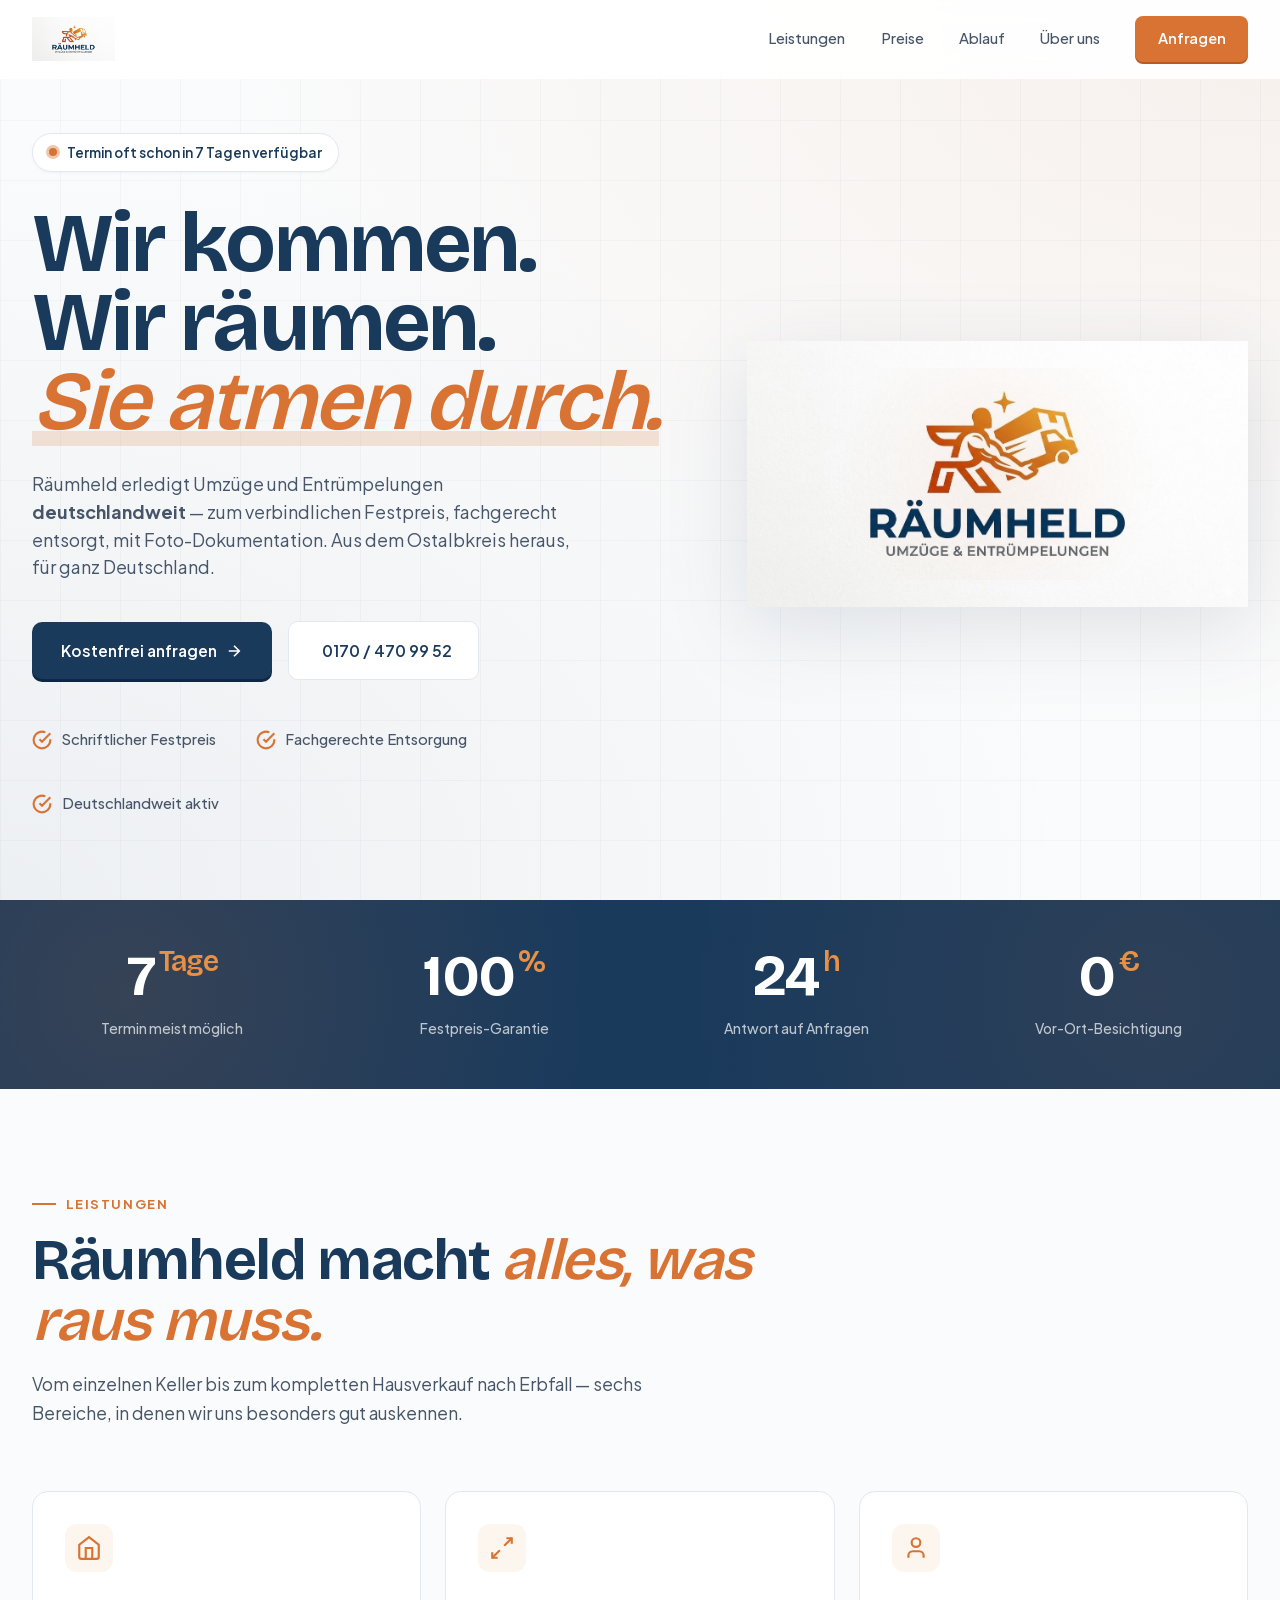
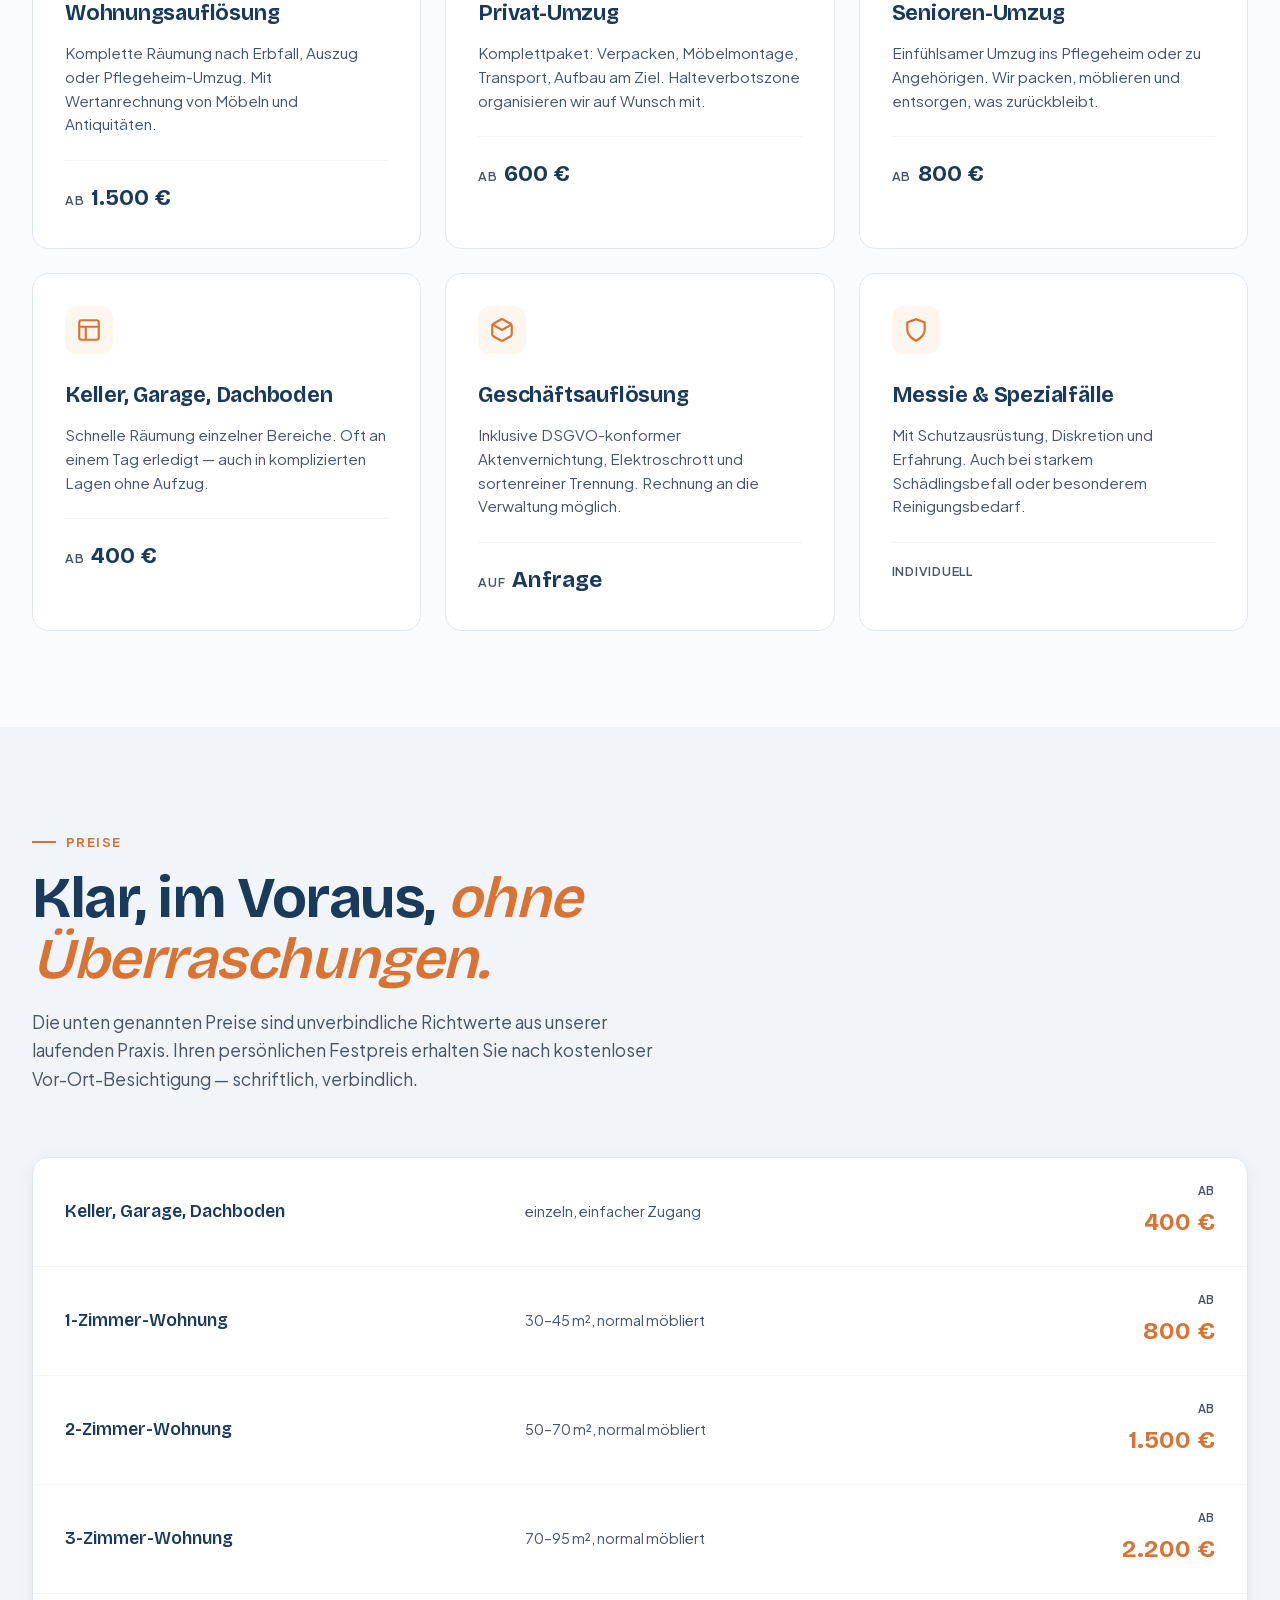
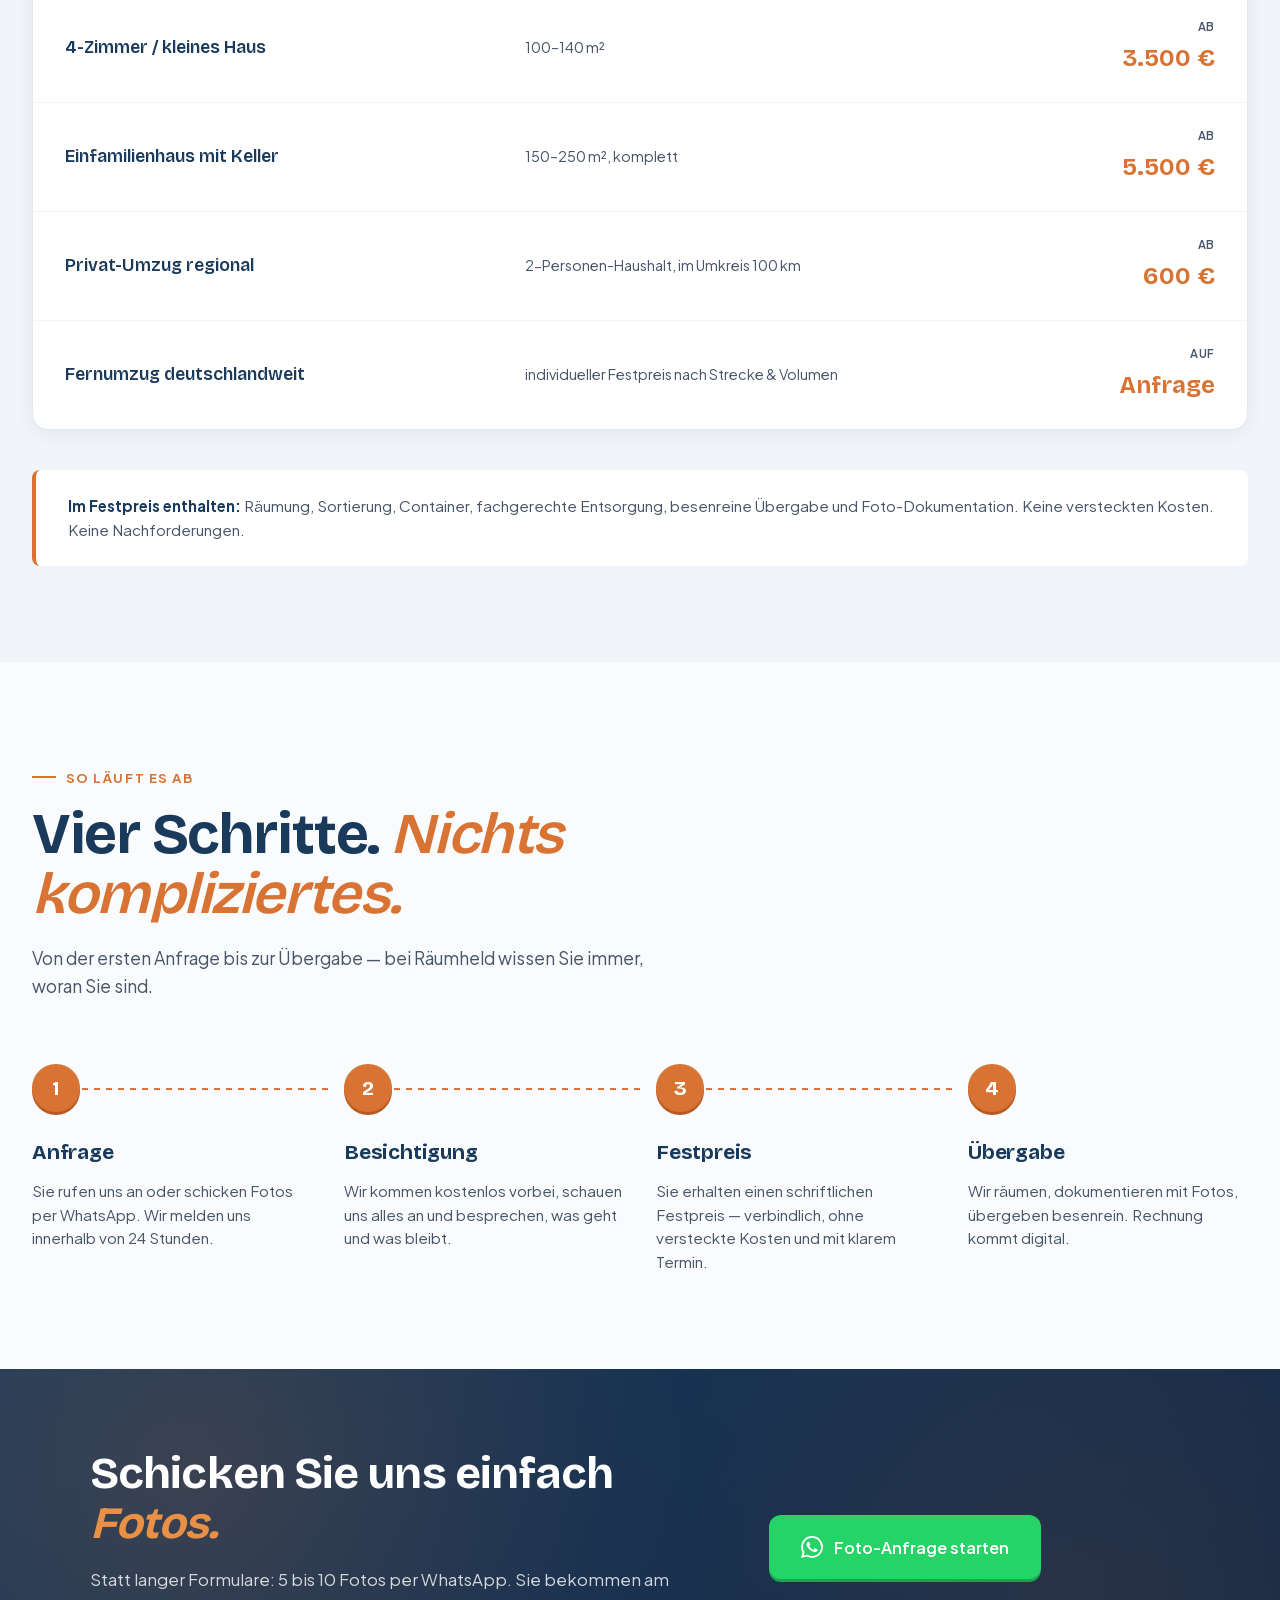
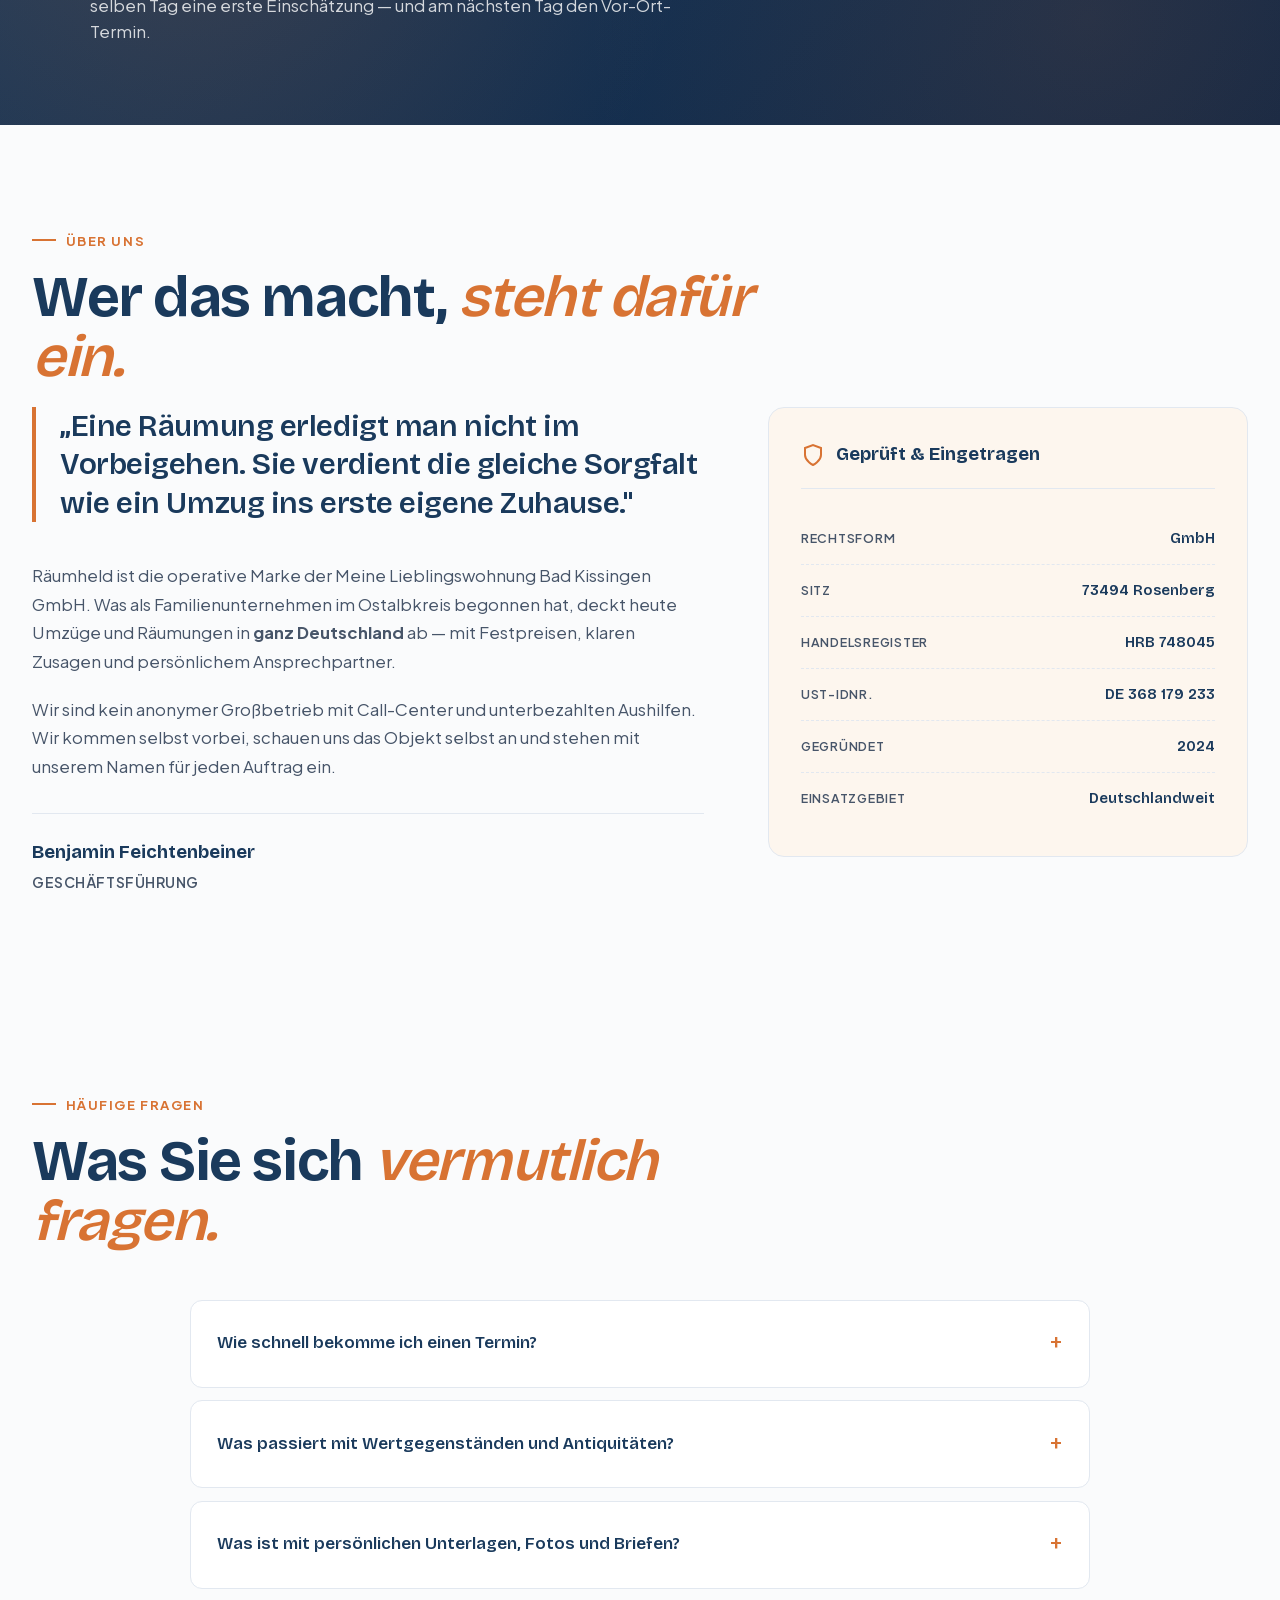
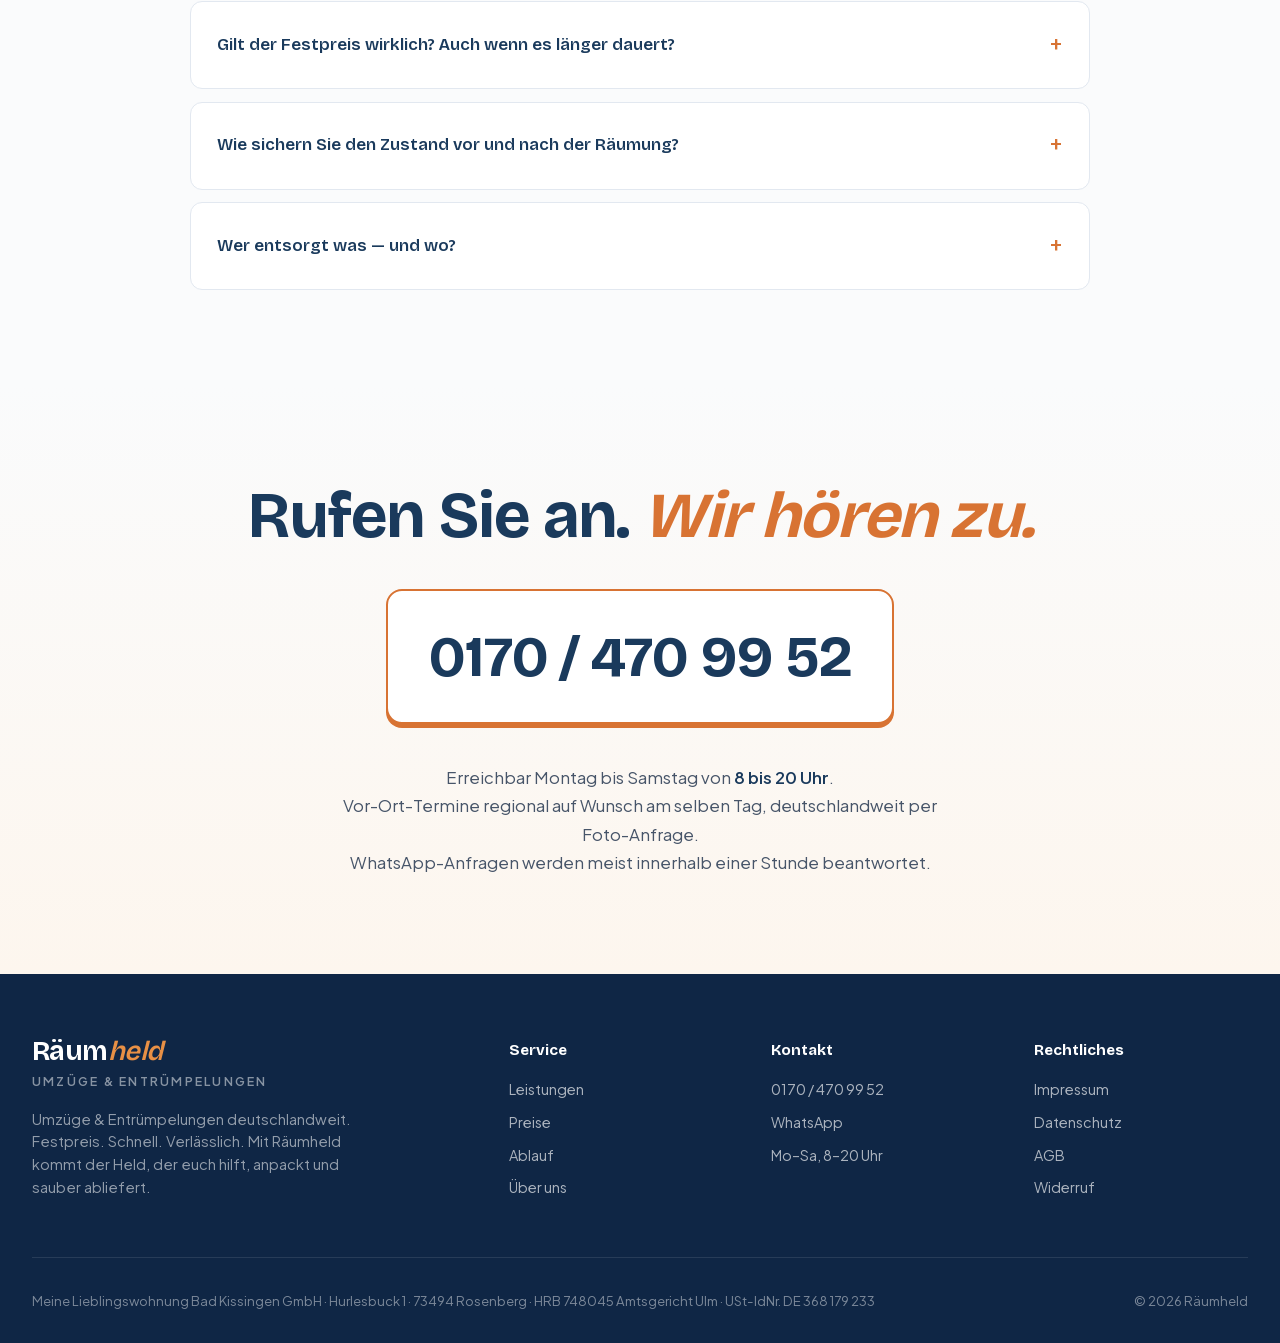
==== commit 22e3fcb3: "Strategische Neuausrichtung: deutschlandweit (Hybrid-Variante D3) - Title/Meta/OG/Twitter: 'im Ostal" ====
--- a/index.html
+++ b/index.html
@@ -3,9 +3,9 @@
 <head>
 <meta charset="UTF-8">
 <meta name="viewport" content="width=device-width, initial-scale=1.0">
-<title>Räumheld — Umzüge & Entrümpelungen im Ostalbkreis</title>
-<meta name="description" content="Räumheld – Umzüge, Entrümpelungen & Haushaltsauflösungen im Ostalbkreis. Festpreis-Garantie ✓ Kostenlose Vor-Ort-Besichtigung ✓ Schnelle Termine ✆ 0170 470 99 52">
-<meta name="keywords" content="Entrümpelung Ostalbkreis, Umzug Aalen, Haushaltsauflösung Schwäbisch Gmünd, Wohnungsauflösung, Entrümpelung Festpreis, Umzugsunternehmen Ellwangen, Räumheld">
+<title>Räumheld — Umzüge & Entrümpelungen deutschlandweit zum Festpreis</title>
+<meta name="description" content="Räumheld – Umzüge & Entrümpelungen deutschlandweit zum Festpreis. Aus dem Ostalbkreis für ganz Deutschland ✓ Schriftliche Festpreis-Garantie ✓ Schnelle Termine ✆ 0170 470 99 52">
+<meta name="keywords" content="Umzug deutschlandweit, Umzugsunternehmen Festpreis, Entrümpelung Festpreis, Fernumzug, Haushaltsauflösung, Wohnungsauflösung, Privatumzug, Senioren-Umzug, Geschäftsumzug, Entrümpelung Ostalbkreis, Umzug Aalen, Räumheld">
 <meta name="author" content="Meine Lieblingswohnung Bad Kissingen GmbH">
 <meta name="robots" content="index, follow, max-image-preview:large">
 <link rel="canonical" href="https://www.raeumheld.de/">
@@ -15,8 +15,8 @@
 <meta property="og:locale" content="de_DE">
 <meta property="og:site_name" content="Räumheld">
 <meta property="og:url" content="https://www.raeumheld.de/">
-<meta property="og:title" content="Räumheld — Umzüge & Entrümpelungen im Ostalbkreis">
-<meta property="og:description" content="Festpreis. Schnell. Lokal. Räumheld erledigt Umzüge, Entrümpelungen und Haushaltsauflösungen im gesamten Ostalbkreis.">
+<meta property="og:title" content="Räumheld — Umzüge & Entrümpelungen deutschlandweit zum Festpreis">
+<meta property="og:description" content="Festpreis. Schnell. Bundesweit. Räumheld erledigt Umzüge, Entrümpelungen und Haushaltsauflösungen in ganz Deutschland — aus dem Ostalbkreis heraus.">
 <meta property="og:image" content="https://www.raeumheld.de/raeumheld-logo.jpg">
 <meta property="og:image:width" content="1200">
 <meta property="og:image:height" content="630">
@@ -24,8 +24,8 @@
 
 <!-- Twitter Card -->
 <meta name="twitter:card" content="summary_large_image">
-<meta name="twitter:title" content="Räumheld — Umzüge & Entrümpelungen im Ostalbkreis">
-<meta name="twitter:description" content="Festpreis. Schnell. Lokal. Räumheld erledigt Umzüge, Entrümpelungen und Haushaltsauflösungen im gesamten Ostalbkreis.">
+<meta name="twitter:title" content="Räumheld — Umzüge & Entrümpelungen deutschlandweit zum Festpreis">
+<meta name="twitter:description" content="Festpreis. Schnell. Bundesweit. Räumheld erledigt Umzüge, Entrümpelungen und Haushaltsauflösungen in ganz Deutschland — aus dem Ostalbkreis heraus.">
 <meta name="twitter:image" content="https://www.raeumheld.de/raeumheld-logo.jpg">
 
 <!-- Geo Tags für Local SEO -->
@@ -70,6 +70,7 @@
     "longitude": 10.0167
   },
   "areaServed": [
+    { "@type": "Country", "name": "Deutschland" },
     { "@type": "AdministrativeArea", "name": "Ostalbkreis" },
     { "@type": "City", "name": "Aalen" },
     { "@type": "City", "name": "Schwäbisch Gmünd" },
@@ -1141,9 +1142,9 @@
         <span class="accent">Sie atmen durch.</span>
       </h1>
       <p class="hero-sub">
-        Räumheld erledigt Umzüge und Entrümpelungen im Ostalbkreis — zum verbindlichen
-        Festpreis, fachgerecht entsorgt, mit Foto-Dokumentation. Damit Sie sich um das
-        Wichtige kümmern können.
+        Räumheld erledigt Umzüge und Entrümpelungen <strong>deutschlandweit</strong> —
+        zum verbindlichen Festpreis, fachgerecht entsorgt, mit Foto-Dokumentation.
+        Aus dem Ostalbkreis heraus, für ganz Deutschland.
       </p>
       <div class="hero-actions">
         <a href="#kontakt" class="btn-primary">
@@ -1166,12 +1167,12 @@
         </div>
         <div class="hero-trust-item">
           <svg fill="none" stroke="currentColor" stroke-width="2.5" viewBox="0 0 24 24"><path d="M22 11.08V12a10 10 0 11-5.93-9.14"/><path d="M22 4L12 14.01l-3-3"/></svg>
-          GmbH aus dem Ostalbkreis
+          Deutschlandweit aktiv
         </div>
       </div>
     </div>
     <div class="hero-visual">
-      <img src="raeumheld-logo.jpg" alt="Räumheld – Umzüge & Entrümpelungen im Ostalbkreis" width="600" height="500" fetchpriority="high">
+      <img src="raeumheld-logo.jpg" alt="Räumheld – Umzüge & Entrümpelungen deutschlandweit" width="600" height="500" fetchpriority="high">
     </div>
   </div>
 </section>
@@ -1311,9 +1312,14 @@
         <div class="price"><span class="from-label">ab</span><span class="amount">5.500 €</span></div>
       </div>
       <div class="pricing-row">
-        <div class="name">Privat-Umzug Ostalbkreis</div>
-        <div class="desc">2-Personen-Haushalt</div>
+        <div class="name">Privat-Umzug regional</div>
+        <div class="desc">2-Personen-Haushalt, im Umkreis 100 km</div>
         <div class="price"><span class="from-label">ab</span><span class="amount">600 €</span></div>
+      </div>
+      <div class="pricing-row">
+        <div class="name">Fernumzug deutschlandweit</div>
+        <div class="desc">individueller Festpreis nach Strecke & Volumen</div>
+        <div class="price"><span class="from-label">auf</span><span class="amount">Anfrage</span></div>
       </div>
     </div>
 
@@ -1393,11 +1399,10 @@
         die gleiche Sorgfalt wie ein Umzug ins erste eigene Zuhause."
       </p>
       <p>
-        Räumheld ist die operative Marke der Meine Lieblingswohnung Bad Kissingen GmbH —
-        ein lokales Familienunternehmen aus Rosenberg im Ostalbkreis. Geführt von
-        Benjamin Feichtenbeiner, der 18 Jahre Erfahrung in handwerklicher Führung
-        mitbringt: als Fleischermeister, in der Immobilienwirtschaft, im operativen
-        Mittelstand.
+        Räumheld ist die operative Marke der Meine Lieblingswohnung Bad Kissingen GmbH.
+        Was als Familienunternehmen im Ostalbkreis begonnen hat, deckt heute Umzüge
+        und Räumungen in <strong>ganz Deutschland</strong> ab — mit Festpreisen,
+        klaren Zusagen und persönlichem Ansprechpartner.
       </p>
       <p>
         Wir sind kein anonymer Großbetrieb mit Call-Center und unterbezahlten
@@ -1421,7 +1426,7 @@
         <li><span class="label">Handelsregister</span><span class="value">HRB 748045</span></li>
         <li><span class="label">USt-IdNr.</span><span class="value">DE 368 179 233</span></li>
         <li><span class="label">Gegründet</span><span class="value">2024</span></li>
-        <li><span class="label">Einsatzgebiet</span><span class="value">Ostalbkreis</span></li>
+        <li><span class="label">Einsatzgebiet</span><span class="value">Deutschlandweit</span></li>
       </ul>
     </div>
 
@@ -1480,7 +1485,7 @@
       <div class="faq-body">
         Wir trennen Sperrmüll, Elektroschrott, Sondermüll und werthaltige
         Materialien fachgerecht und übergeben sie an zertifizierte
-        Verwertungsbetriebe in der Region. Auf Wunsch erhalten Sie
+        Verwertungsbetriebe. Auf Wunsch erhalten Sie
         Entsorgungsnachweise.
       </div>
     </details>
@@ -1497,7 +1502,7 @@
     <a href="tel:01704709952" class="contact-phone">0170 / 470 99 52</a>
     <p class="contact-meta">
       Erreichbar Montag bis Samstag von <strong>8 bis 20 Uhr</strong>.<br>
-      Auf Wunsch <strong>am selben Tag</strong> Vor-Ort-Termin im Ostalbkreis.<br>
+      Vor-Ort-Termine regional auf Wunsch am selben Tag, deutschlandweit per Foto-Anfrage.<br>
       WhatsApp-Anfragen werden meist innerhalb einer Stunde beantwortet.
     </p>
   </section>
@@ -1517,7 +1522,7 @@
         </div>
       </div>
       <p class="footer-tagline">
-        Umzüge & Entrümpelungen im Ostalbkreis. Festpreis. Schnell. Lokal.
+        Umzüge & Entrümpelungen deutschlandweit. Festpreis. Schnell. Verlässlich.
         Mit Räumheld kommt der Held, der euch hilft, anpackt und sauber abliefert.
       </p>
     </div>
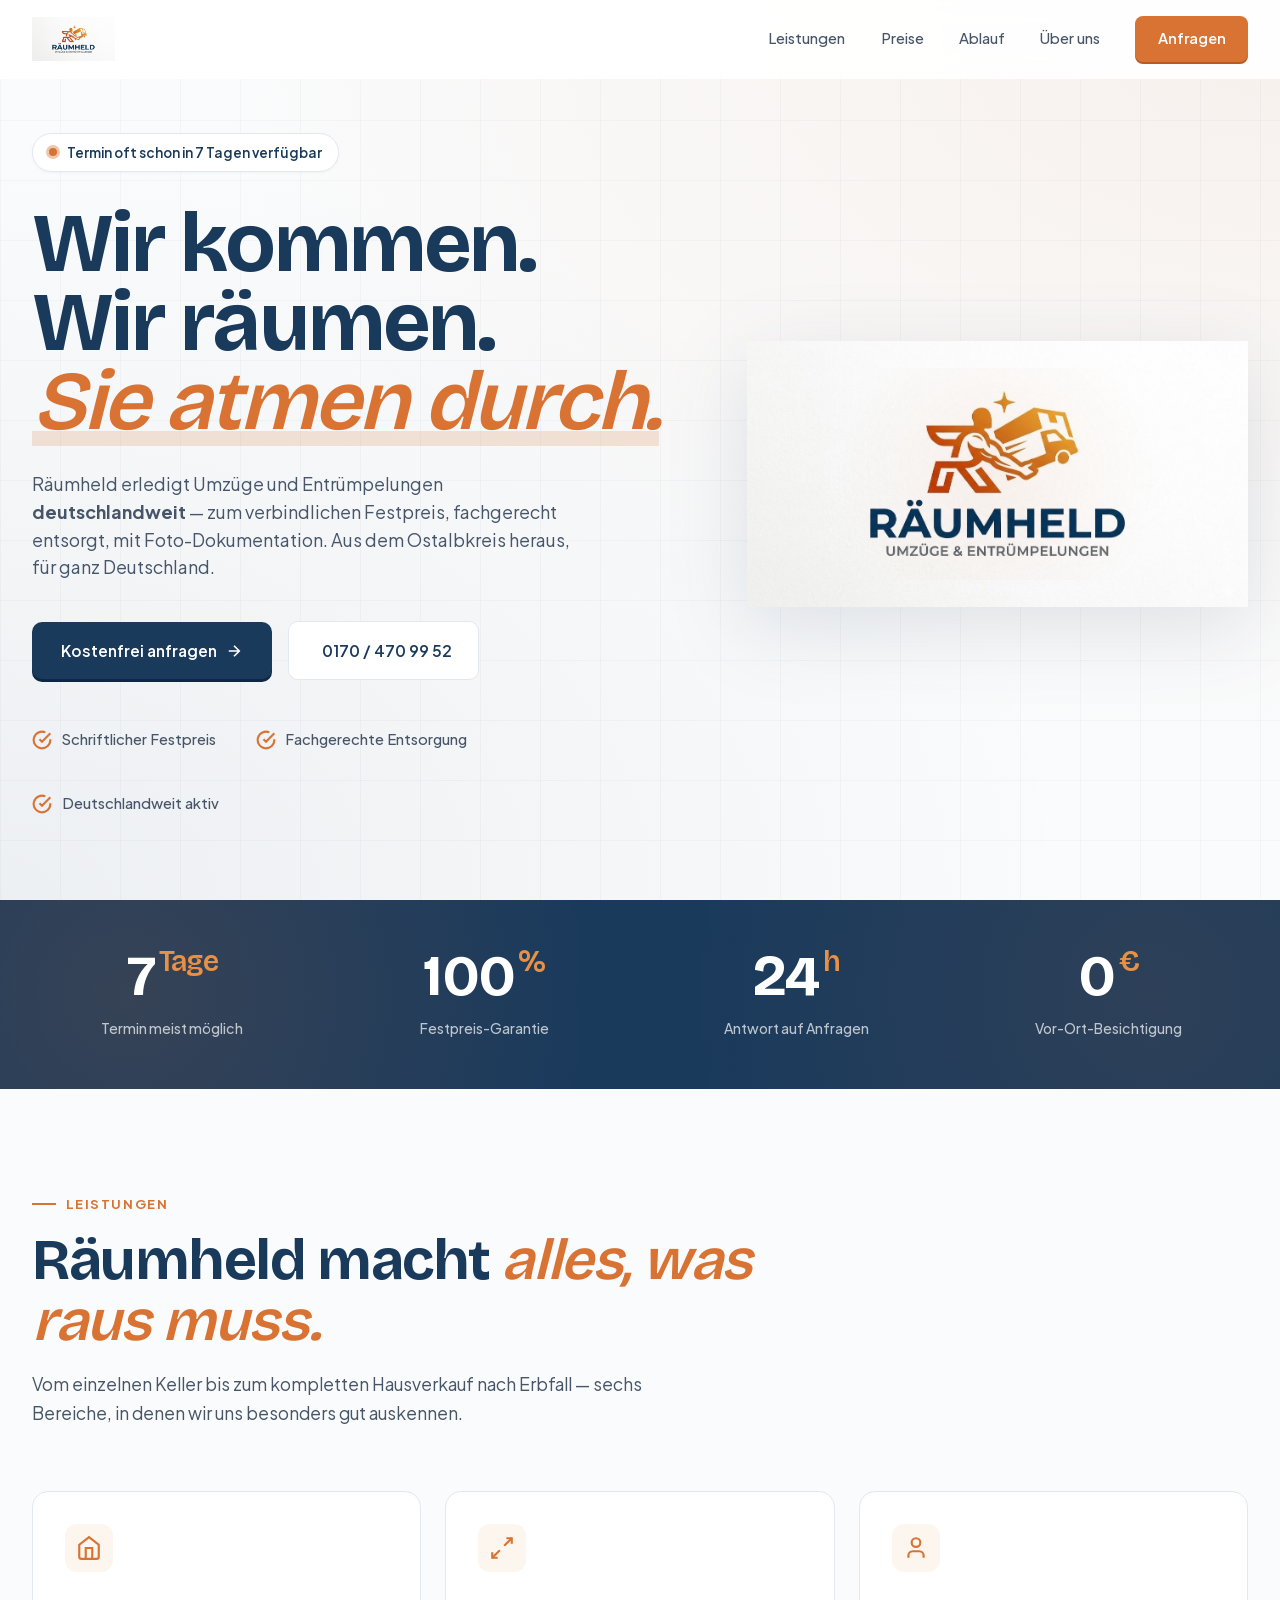
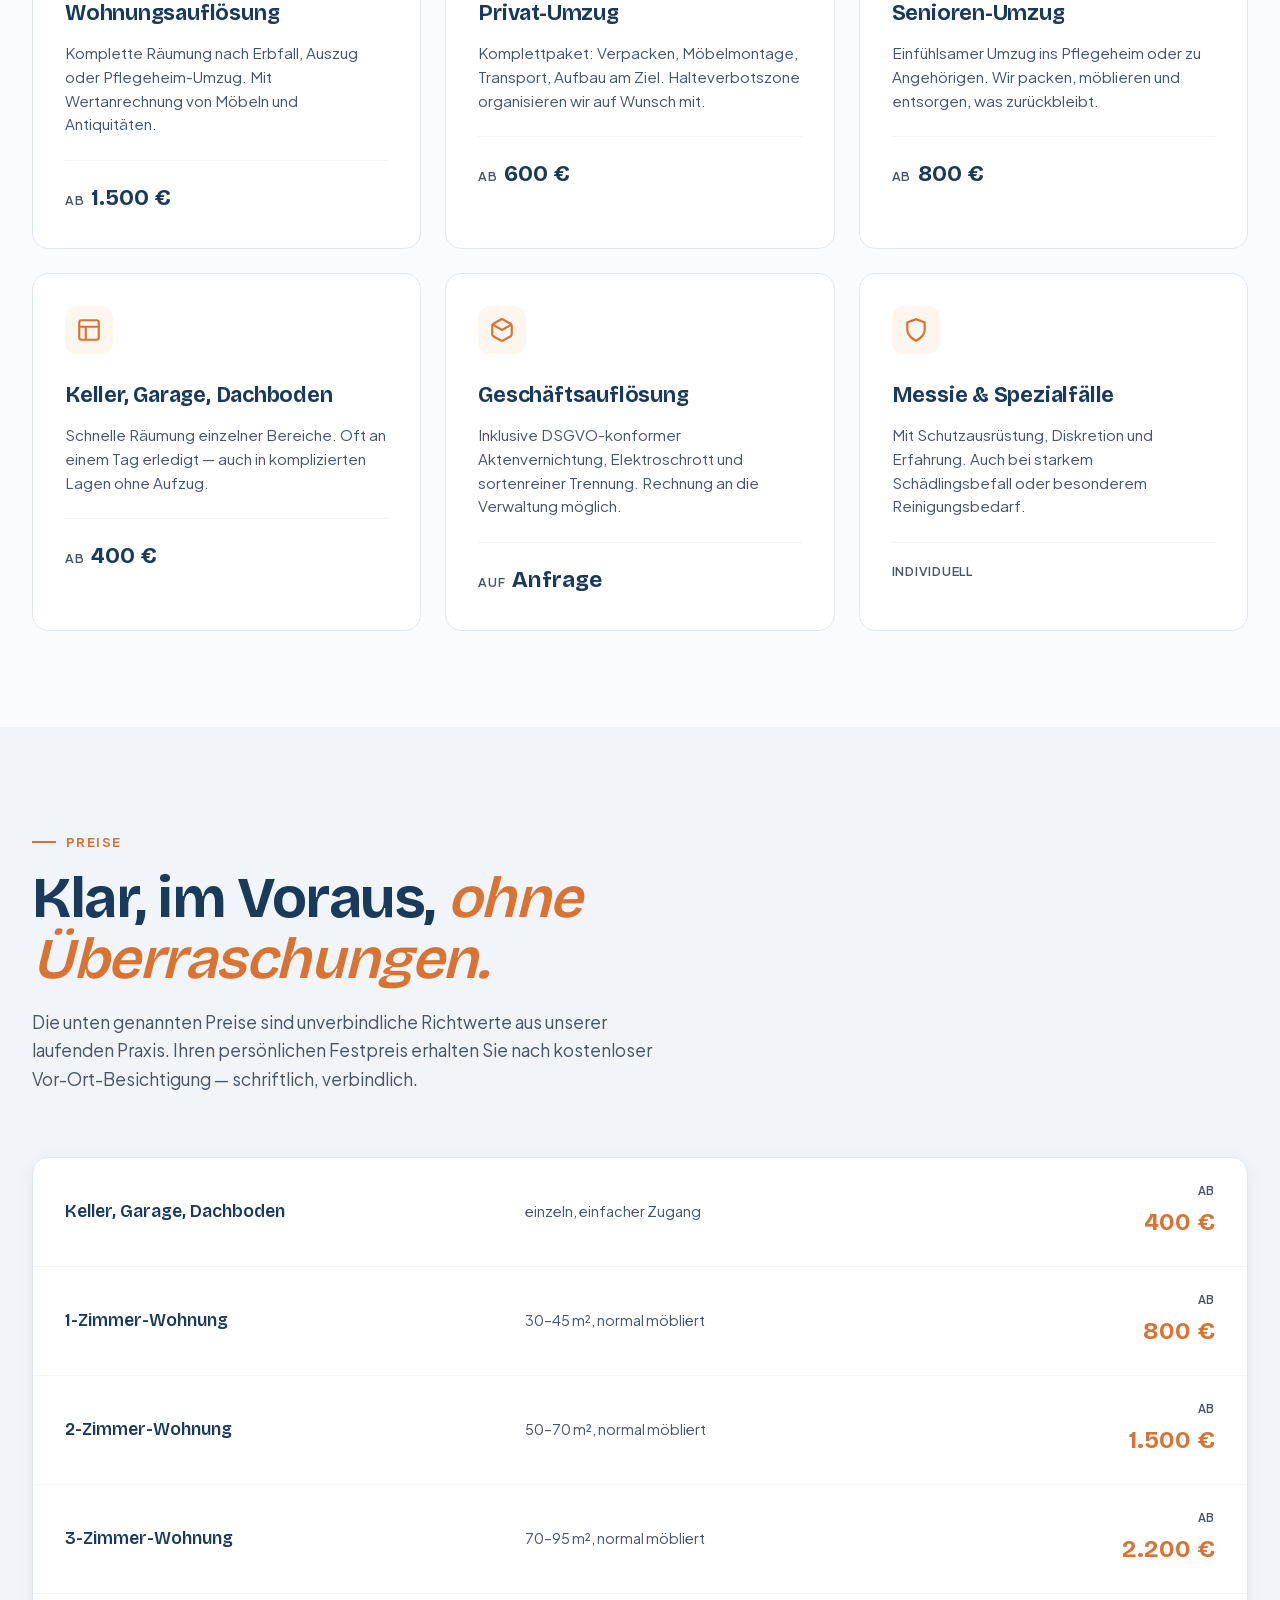
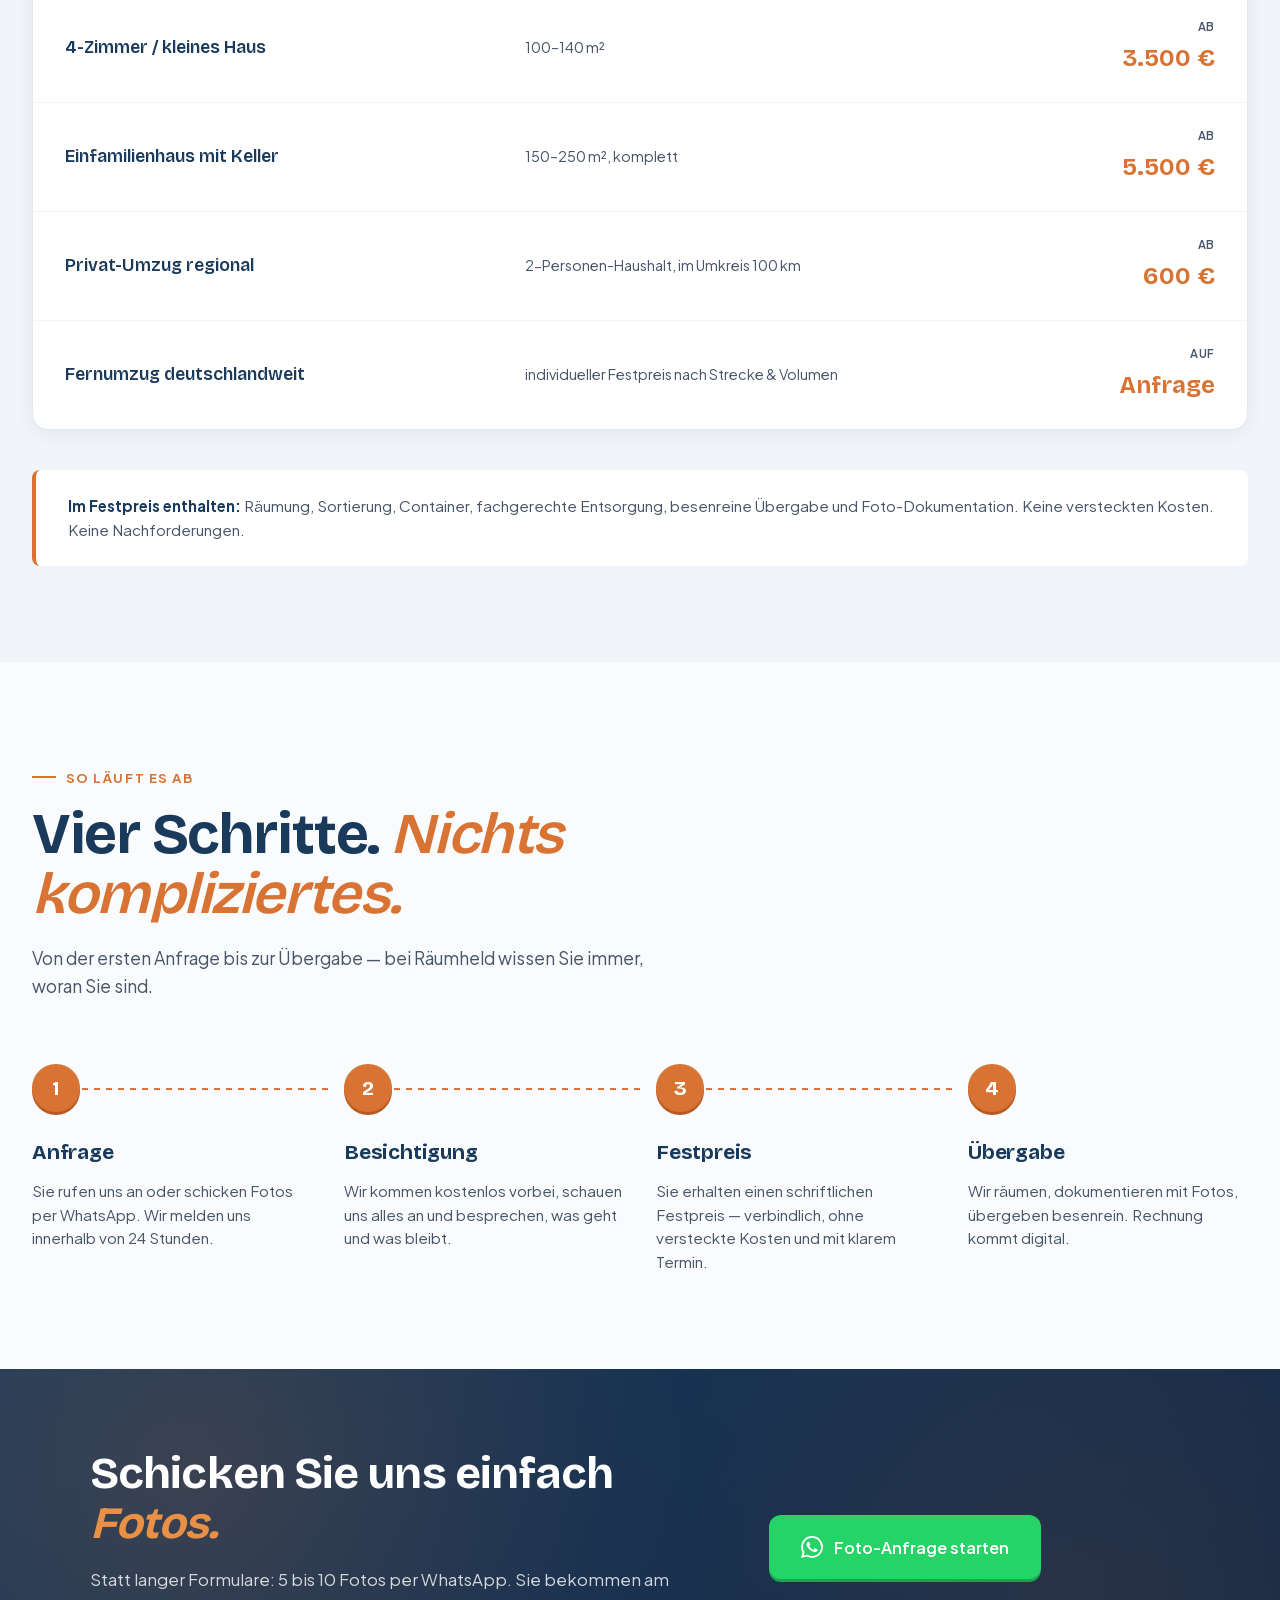
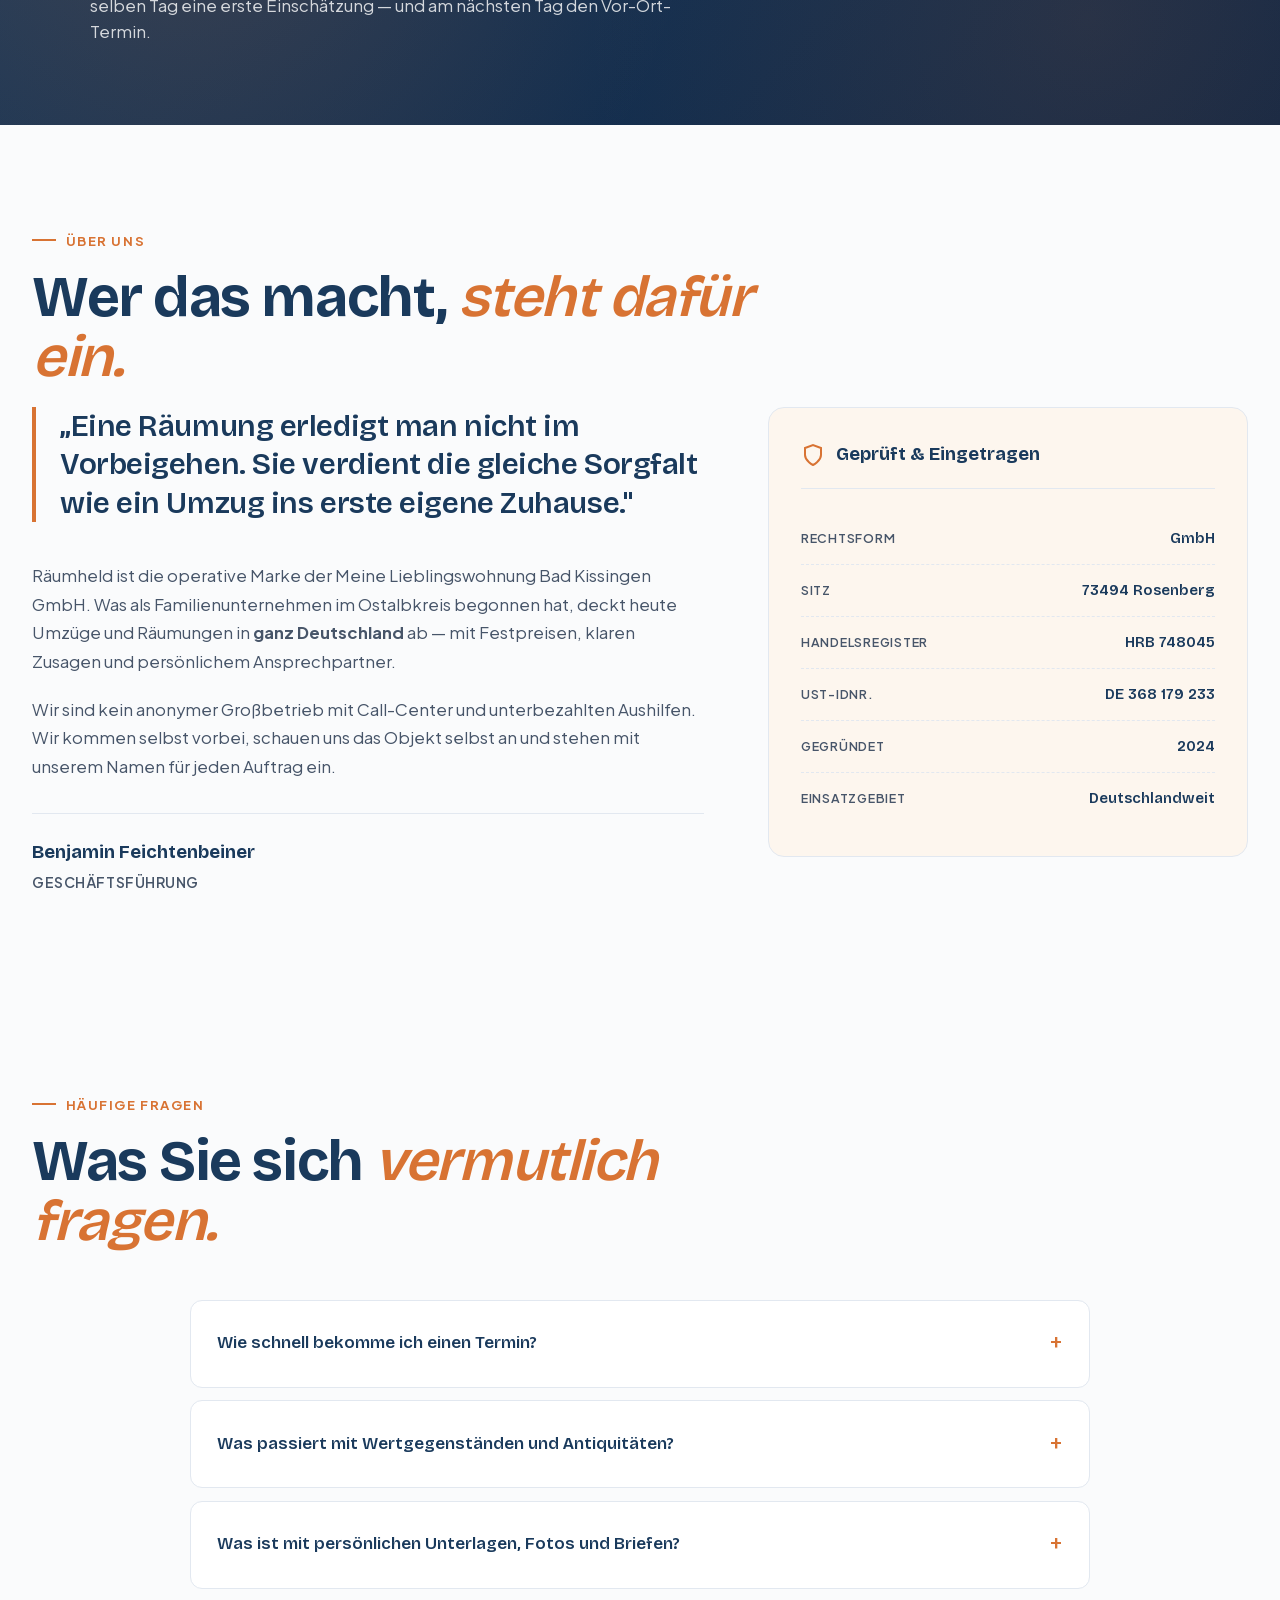
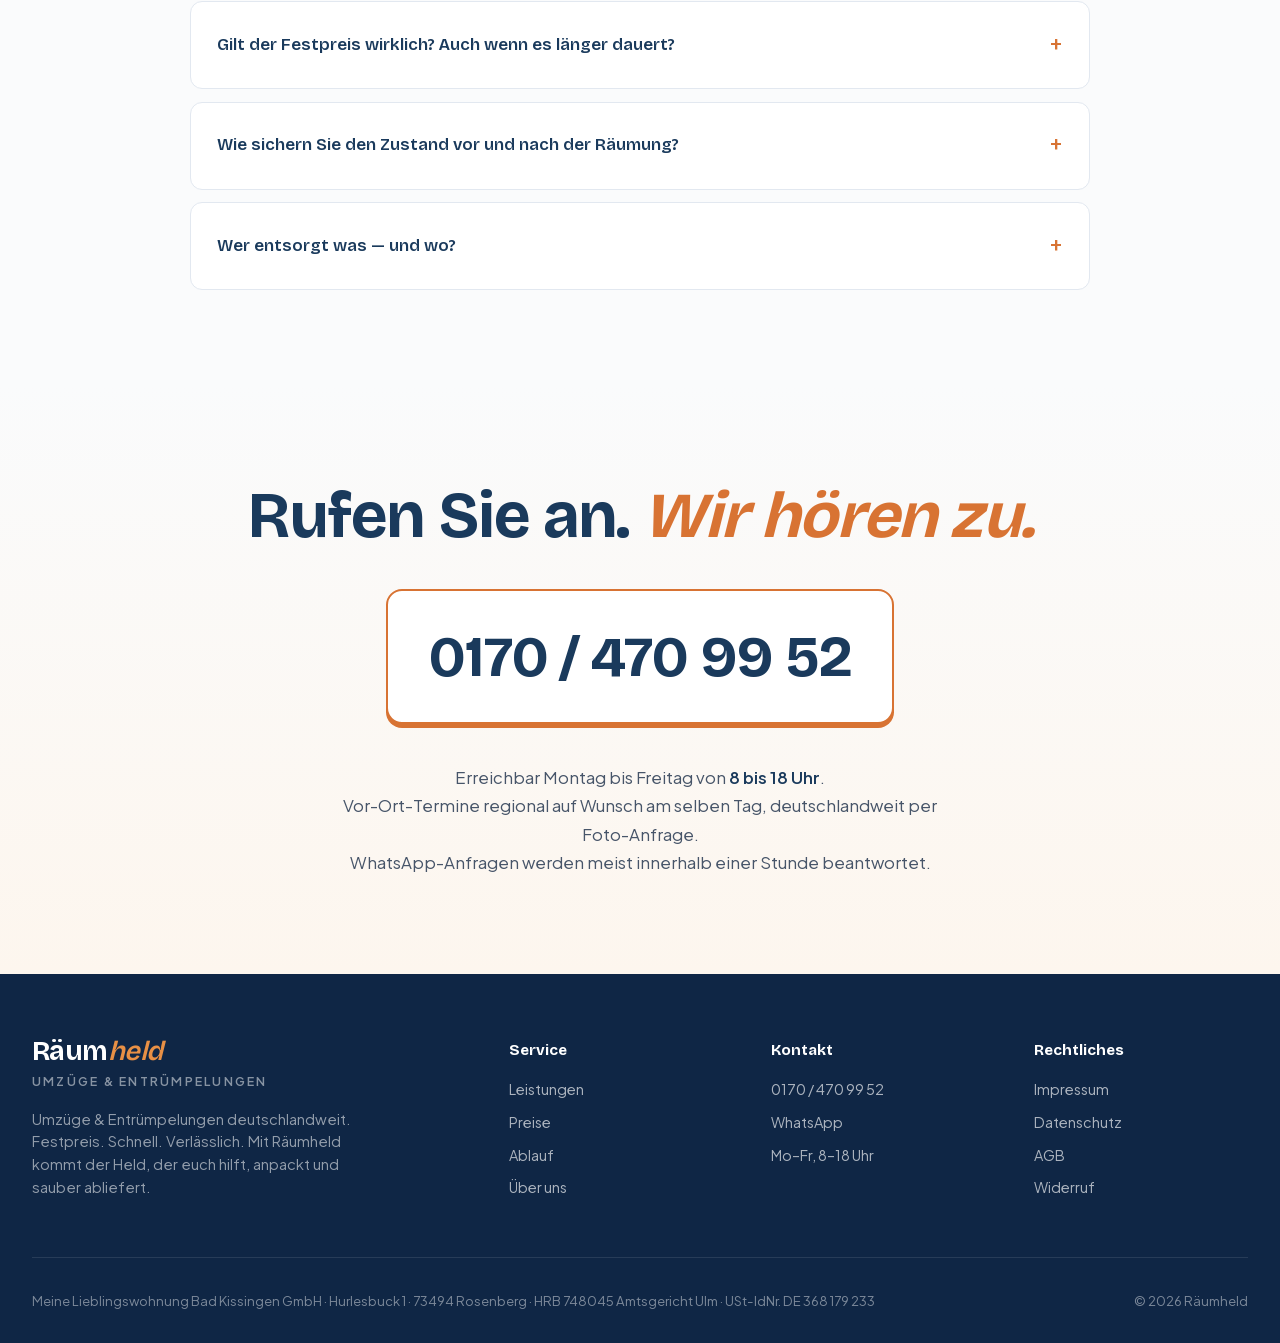
==== commit 3c09e303: "Geschaeftszeiten: Mo-Fr 8-18 Uhr (war Mo-Sa 8-20 Uhr) -- Konsistenz mit Google Business" ====
--- a/index.html
+++ b/index.html
@@ -83,9 +83,9 @@
   ],
   "openingHoursSpecification": [{
     "@type": "OpeningHoursSpecification",
-    "dayOfWeek": ["Monday","Tuesday","Wednesday","Thursday","Friday","Saturday"],
+    "dayOfWeek": ["Monday","Tuesday","Wednesday","Thursday","Friday"],
     "opens": "08:00",
-    "closes": "20:00"
+    "closes": "18:00"
   }],
   "sameAs": [],
   "hasOfferCatalog": {
@@ -1501,7 +1501,7 @@
     </h2>
     <a href="tel:01704709952" class="contact-phone">0170 / 470 99 52</a>
     <p class="contact-meta">
-      Erreichbar Montag bis Samstag von <strong>8 bis 20 Uhr</strong>.<br>
+      Erreichbar Montag bis Freitag von <strong>8 bis 18 Uhr</strong>.<br>
       Vor-Ort-Termine regional auf Wunsch am selben Tag, deutschlandweit per Foto-Anfrage.<br>
       WhatsApp-Anfragen werden meist innerhalb einer Stunde beantwortet.
     </p>
@@ -1540,7 +1540,7 @@
       <ul>
         <li><a href="tel:01704709952">0170 / 470 99 52</a></li>
         <li><a href="https://wa.me/491704709952">WhatsApp</a></li>
-        <li>Mo–Sa, 8–20 Uhr</li>
+        <li>Mo–Fr, 8–18 Uhr</li>
       </ul>
     </div>
     <div>
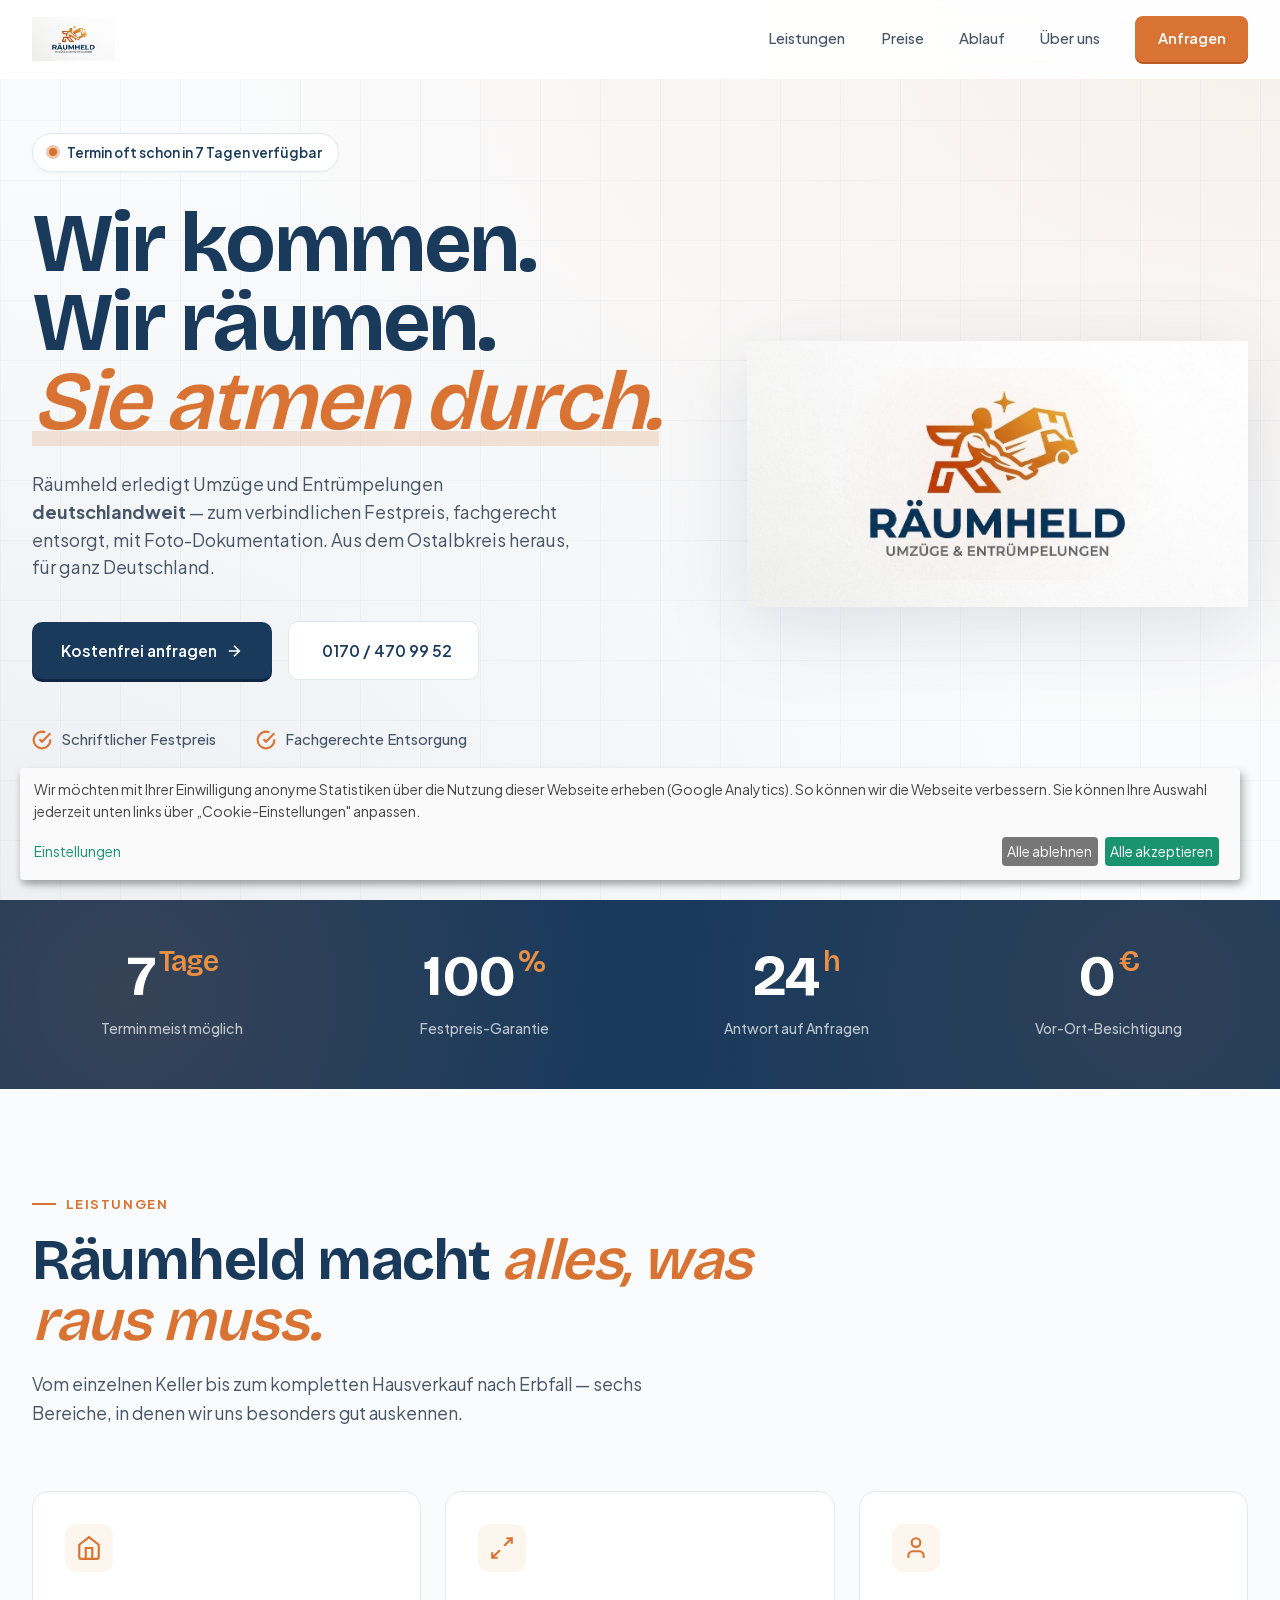
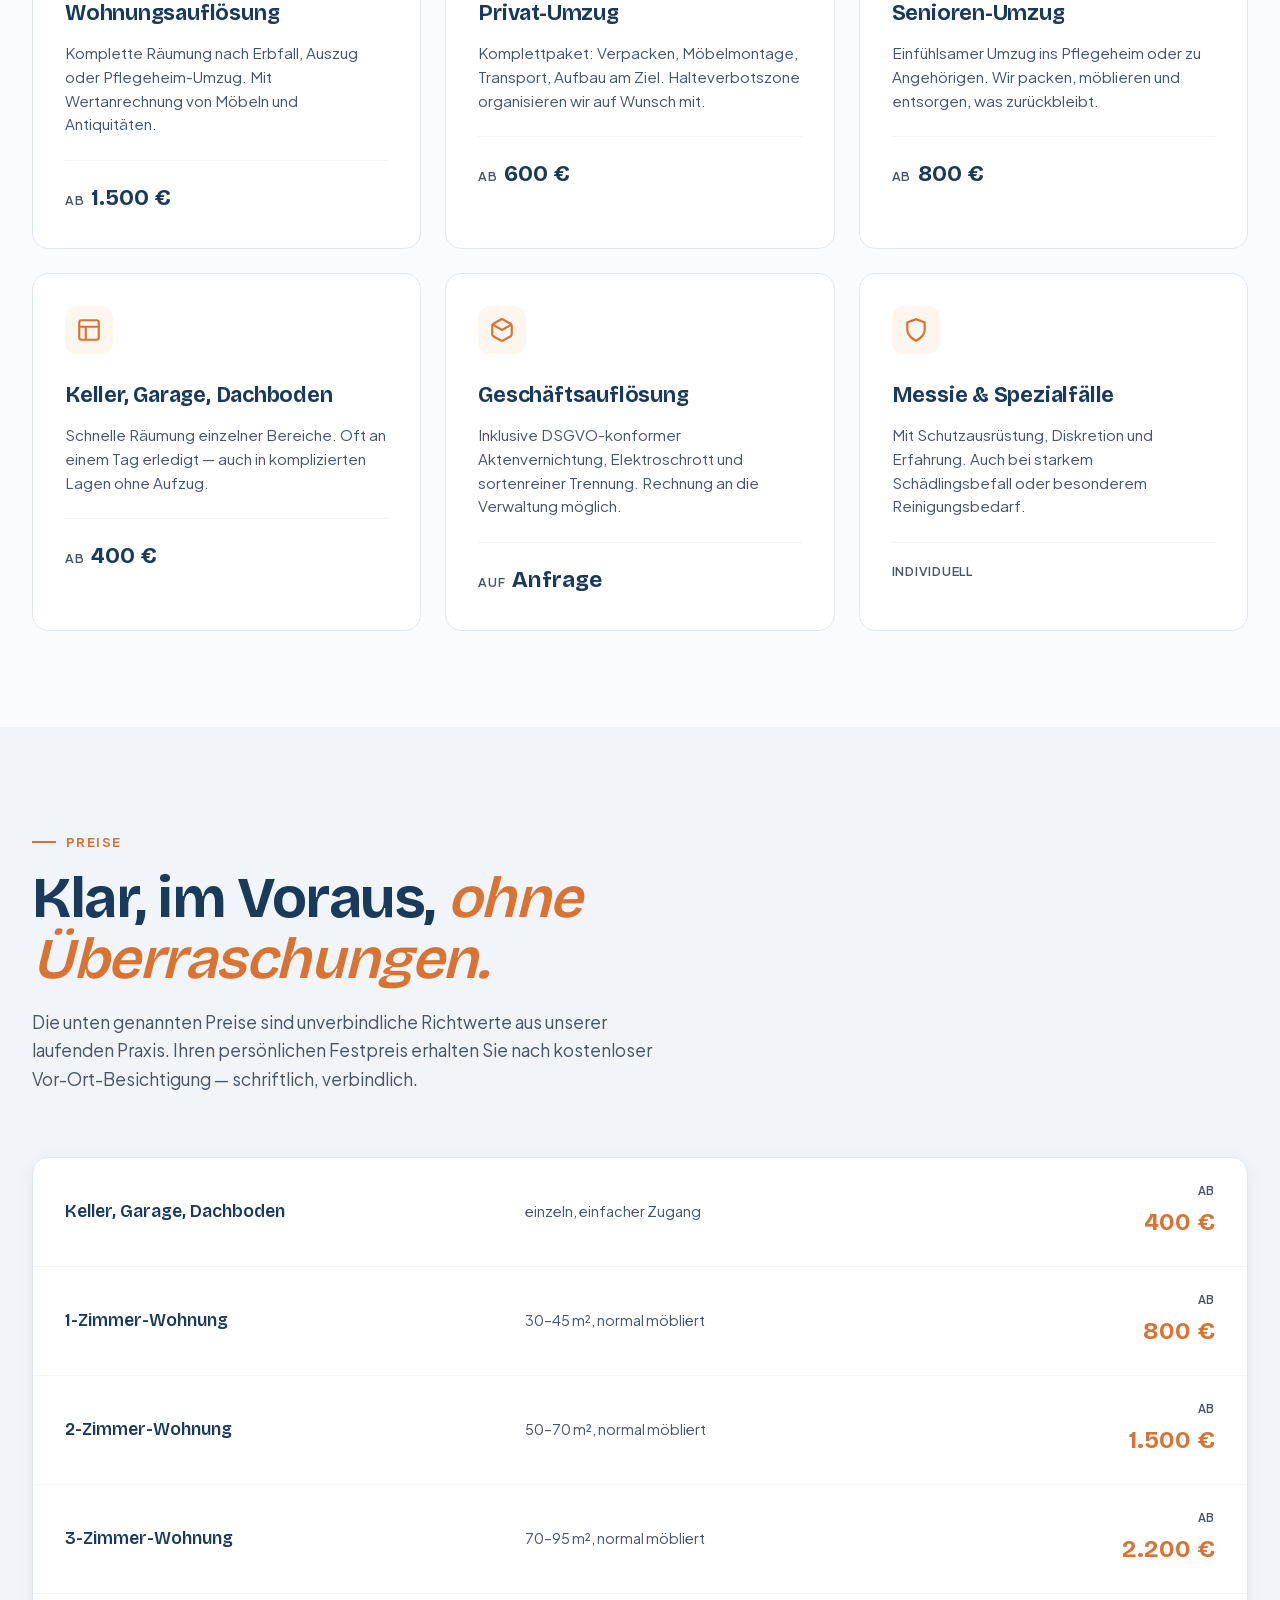
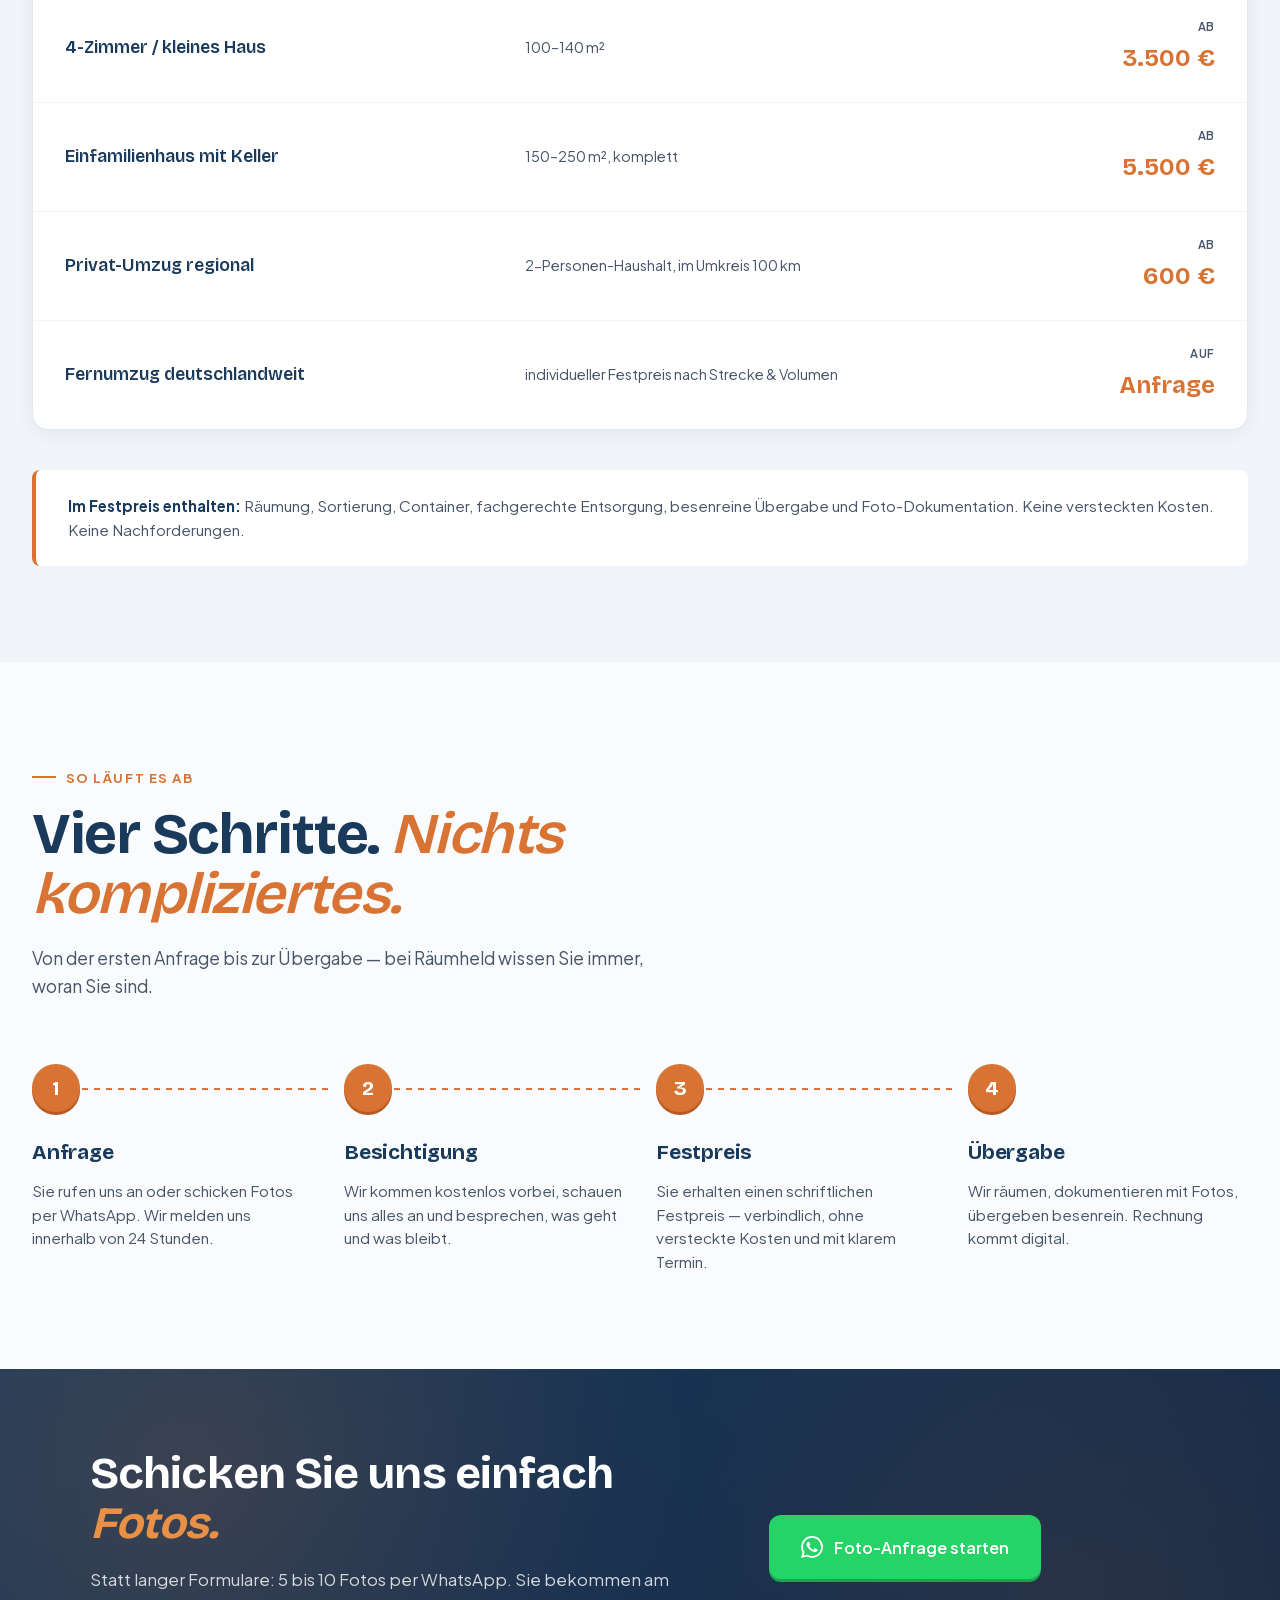
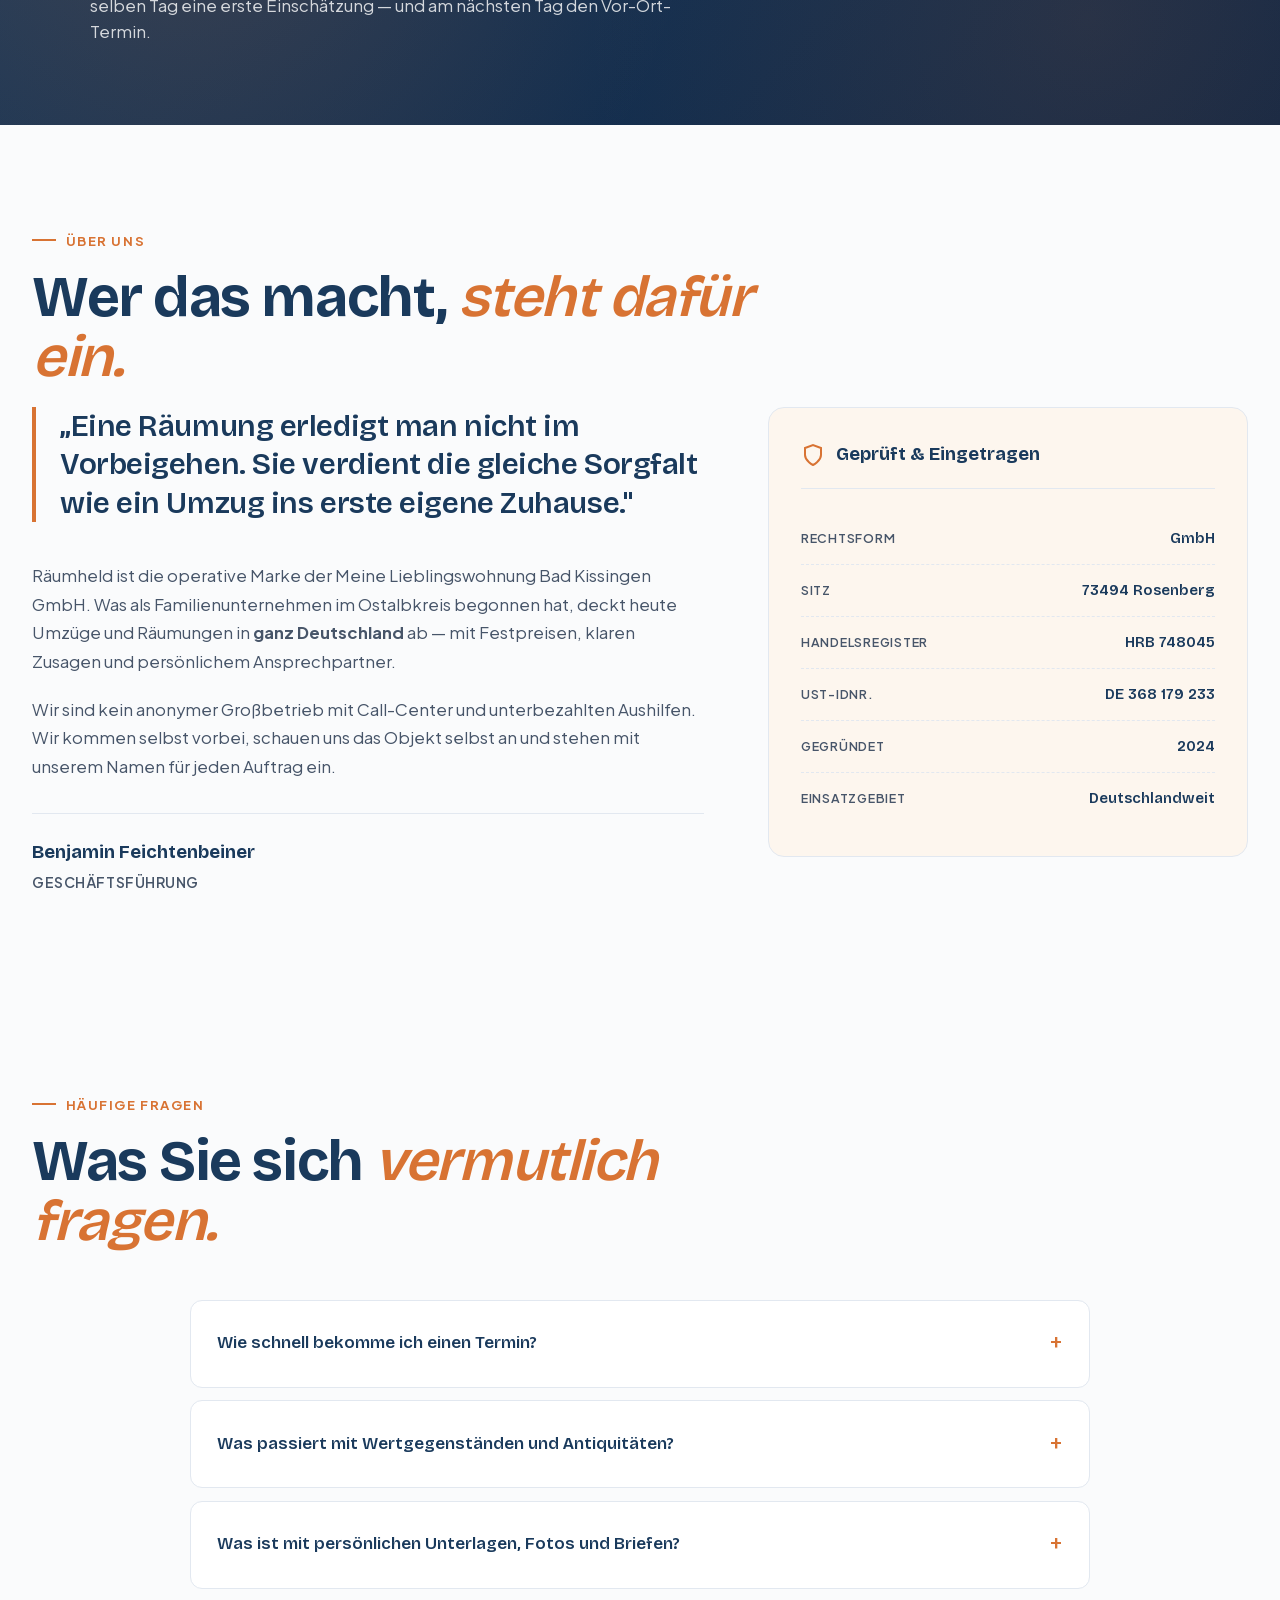
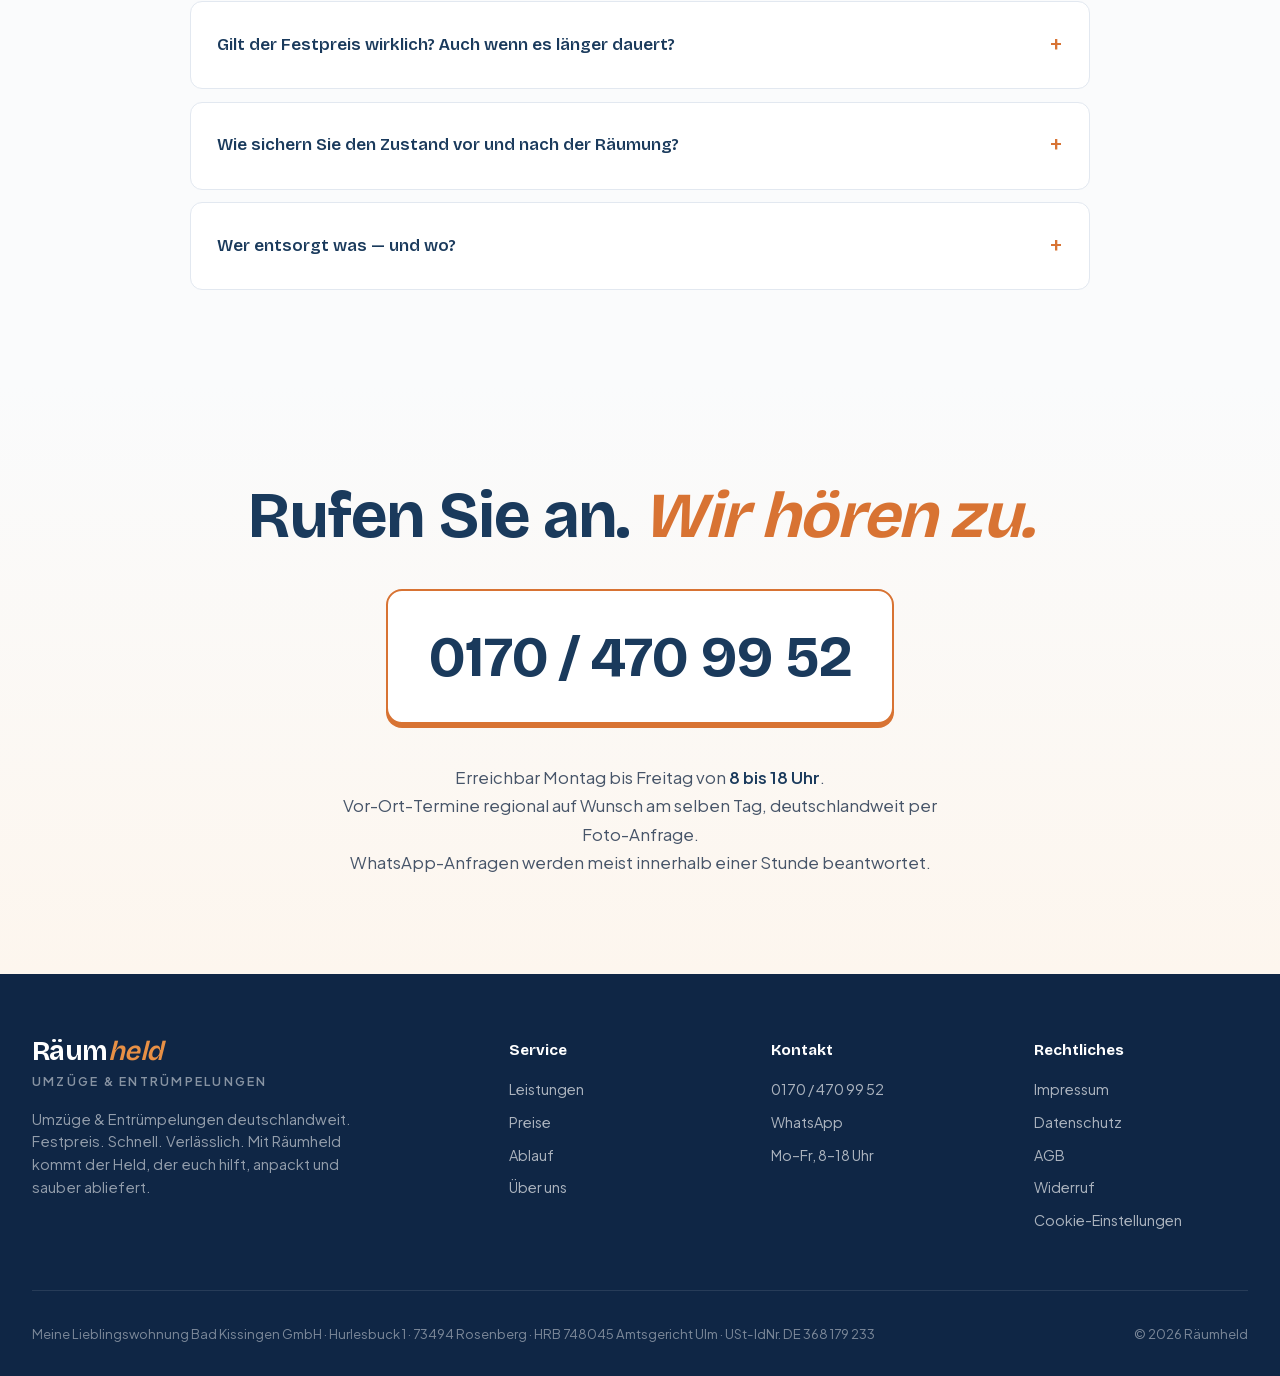
==== commit d011e99e: "Cookie-Consent (Klaro!) + Google Analytics 4 (G-4CC3QFJBV5) - Klaro v0.7 lokal in assets/klaro/ (kei" ====
--- a/index.html
+++ b/index.html
@@ -119,6 +119,9 @@
 <link rel="preload" as="style" href="assets/fonts/fonts.css">
 <link rel="stylesheet" href="assets/fonts/fonts.css">
 
+<!-- Klaro! Consent-Banner (lokal gehostet, kein externer Request) -->
+<script defer src="assets/klaro/klaro-config.js"></script>
+<script defer src="assets/klaro/klaro.js"></script>
 <style>
 :root {
   --navy: #1A3A5C;
@@ -1550,6 +1553,7 @@
         <li><a href="datenschutz.html">Datenschutz</a></li>
         <li><a href="agb.html">AGB</a></li>
         <li><a href="widerruf.html">Widerruf</a></li>
+        <li><a href="#" data-klaro-show>Cookie-Einstellungen</a></li>
       </ul>
     </div>
   </div>
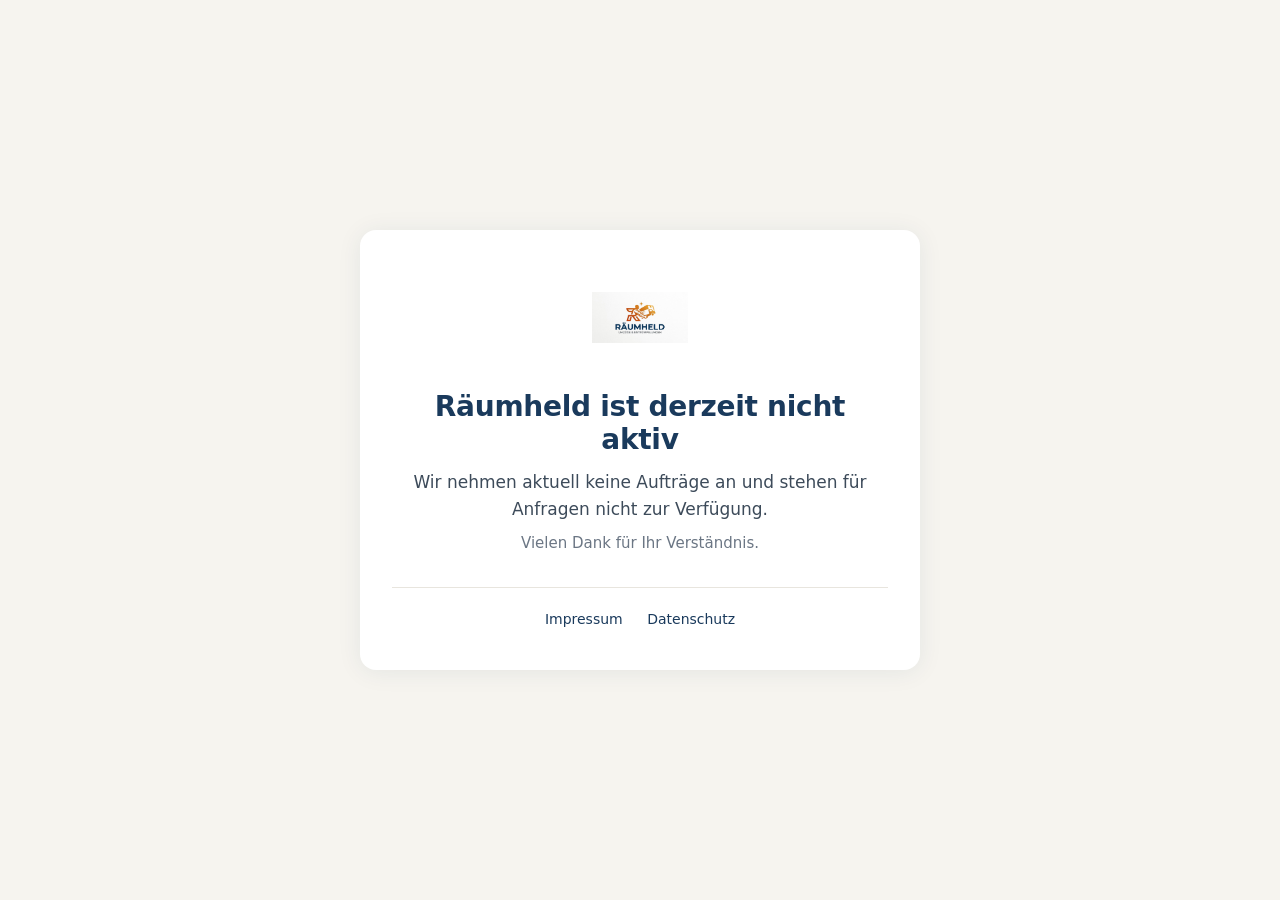
==== commit b5b50e71: "Webseite auf temporaeren Pausenmodus setzen Raeumheld ist derzeit nicht operativ aktiv. Startseite a" ====
--- a/index.html
+++ b/index.html
@@ -3,1576 +3,91 @@
 <head>
 <meta charset="UTF-8">
 <meta name="viewport" content="width=device-width, initial-scale=1.0">
-<title>Räumheld — Umzüge & Entrümpelungen deutschlandweit zum Festpreis</title>
-<meta name="description" content="Räumheld – Umzüge & Entrümpelungen deutschlandweit zum Festpreis. Aus dem Ostalbkreis für ganz Deutschland ✓ Schriftliche Festpreis-Garantie ✓ Schnelle Termine ✆ 0170 470 99 52">
-<meta name="keywords" content="Umzug deutschlandweit, Umzugsunternehmen Festpreis, Entrümpelung Festpreis, Fernumzug, Haushaltsauflösung, Wohnungsauflösung, Privatumzug, Senioren-Umzug, Geschäftsumzug, Entrümpelung Ostalbkreis, Umzug Aalen, Räumheld">
-<meta name="author" content="Meine Lieblingswohnung Bad Kissingen GmbH">
-<meta name="robots" content="index, follow, max-image-preview:large">
+<title>Räumheld — derzeit nicht aktiv</title>
+<meta name="description" content="Räumheld ist derzeit nicht operativ. Wir nehmen aktuell keine Aufträge an.">
+<meta name="robots" content="noindex, nofollow">
 <link rel="canonical" href="https://www.raeumheld.de/">
-
-<!-- Open Graph / Facebook -->
-<meta property="og:type" content="website">
-<meta property="og:locale" content="de_DE">
-<meta property="og:site_name" content="Räumheld">
-<meta property="og:url" content="https://www.raeumheld.de/">
-<meta property="og:title" content="Räumheld — Umzüge & Entrümpelungen deutschlandweit zum Festpreis">
-<meta property="og:description" content="Festpreis. Schnell. Bundesweit. Räumheld erledigt Umzüge, Entrümpelungen und Haushaltsauflösungen in ganz Deutschland — aus dem Ostalbkreis heraus.">
-<meta property="og:image" content="https://www.raeumheld.de/raeumheld-logo.jpg">
-<meta property="og:image:width" content="1200">
-<meta property="og:image:height" content="630">
-<meta property="og:image:alt" content="Räumheld – Umzüge & Entrümpelungen">
-
-<!-- Twitter Card -->
-<meta name="twitter:card" content="summary_large_image">
-<meta name="twitter:title" content="Räumheld — Umzüge & Entrümpelungen deutschlandweit zum Festpreis">
-<meta name="twitter:description" content="Festpreis. Schnell. Bundesweit. Räumheld erledigt Umzüge, Entrümpelungen und Haushaltsauflösungen in ganz Deutschland — aus dem Ostalbkreis heraus.">
-<meta name="twitter:image" content="https://www.raeumheld.de/raeumheld-logo.jpg">
-
-<!-- Geo Tags für Local SEO -->
-<meta name="geo.region" content="DE-BW">
-<meta name="geo.placename" content="Rosenberg, Ostalbkreis">
-<meta name="geo.position" content="48.9333;10.0167">
-<meta name="ICBM" content="48.9333, 10.0167">
-
-<!-- Theme & Favicon -->
 <meta name="theme-color" content="#1A3A5C">
 <link rel="icon" type="image/jpeg" href="raeumheld-logo.jpg">
 <link rel="apple-touch-icon" href="raeumheld-logo.jpg">
-
-<!-- Strukturierte Daten: MovingCompany / LocalBusiness -->
-<script type="application/ld+json">
-{
-  "@context": "https://schema.org",
-  "@type": "MovingCompany",
-  "@id": "https://www.raeumheld.de/#organization",
-  "name": "Räumheld",
-  "legalName": "Meine Lieblingswohnung Bad Kissingen GmbH",
-  "alternateName": ["Räumheld Umzüge & Entrümpelungen"],
-  "url": "https://www.raeumheld.de/",
-  "logo": "https://www.raeumheld.de/raeumheld-logo.jpg",
-  "image": "https://www.raeumheld.de/raeumheld-logo.jpg",
-  "telephone": "+49-170-4709952",
-  "email": "benjamin@meine-lieblingswohnung.de",
-  "priceRange": "€€",
-  "vatID": "DE368179233",
-  "foundingDate": "2024",
-  "address": {
-    "@type": "PostalAddress",
-    "streetAddress": "Hurlesbuck 1",
-    "postalCode": "73494",
-    "addressLocality": "Rosenberg",
-    "addressRegion": "Baden-Württemberg",
-    "addressCountry": "DE"
-  },
-  "geo": {
-    "@type": "GeoCoordinates",
-    "latitude": 48.9333,
-    "longitude": 10.0167
-  },
-  "areaServed": [
-    { "@type": "Country", "name": "Deutschland" },
-    { "@type": "AdministrativeArea", "name": "Ostalbkreis" },
-    { "@type": "City", "name": "Aalen" },
-    { "@type": "City", "name": "Schwäbisch Gmünd" },
-    { "@type": "City", "name": "Ellwangen" },
-    { "@type": "City", "name": "Bopfingen" },
-    { "@type": "City", "name": "Heubach" },
-    { "@type": "City", "name": "Lorch" },
-    { "@type": "City", "name": "Mutlangen" },
-    { "@type": "City", "name": "Oberkochen" }
-  ],
-  "openingHoursSpecification": [{
-    "@type": "OpeningHoursSpecification",
-    "dayOfWeek": ["Monday","Tuesday","Wednesday","Thursday","Friday"],
-    "opens": "08:00",
-    "closes": "18:00"
-  }],
-  "sameAs": [],
-  "hasOfferCatalog": {
-    "@type": "OfferCatalog",
-    "name": "Leistungen Räumheld",
-    "itemListElement": [
-      { "@type": "Offer", "itemOffered": { "@type": "Service", "name": "Wohnungsauflösung" }, "priceCurrency": "EUR", "price": "1500", "priceSpecification": { "@type": "PriceSpecification", "price": "1500", "priceCurrency": "EUR", "valueAddedTaxIncluded": true } },
-      { "@type": "Offer", "itemOffered": { "@type": "Service", "name": "Privat-Umzug" }, "priceCurrency": "EUR", "price": "600", "priceSpecification": { "@type": "PriceSpecification", "price": "600", "priceCurrency": "EUR", "valueAddedTaxIncluded": true } },
-      { "@type": "Offer", "itemOffered": { "@type": "Service", "name": "Senioren-Umzug" }, "priceCurrency": "EUR", "price": "800", "priceSpecification": { "@type": "PriceSpecification", "price": "800", "priceCurrency": "EUR", "valueAddedTaxIncluded": true } },
-      { "@type": "Offer", "itemOffered": { "@type": "Service", "name": "Keller-, Garagen- und Dachbodenentrümpelung" }, "priceCurrency": "EUR", "price": "400", "priceSpecification": { "@type": "PriceSpecification", "price": "400", "priceCurrency": "EUR", "valueAddedTaxIncluded": true } },
-      { "@type": "Offer", "itemOffered": { "@type": "Service", "name": "Geschäftsauflösung" } },
-      { "@type": "Offer", "itemOffered": { "@type": "Service", "name": "Messie- und Spezialräumung" } }
-    ]
+<style>
+  :root { color-scheme: light; }
+  * { box-sizing: border-box; }
+  html, body { margin: 0; padding: 0; }
+  body {
+    font-family: -apple-system, BlinkMacSystemFont, "Segoe UI", system-ui, Roboto, "Helvetica Neue", Arial, sans-serif;
+    background: #F6F4EF;
+    color: #1A2733;
+    min-height: 100vh;
+    display: flex;
+    align-items: center;
+    justify-content: center;
+    padding: 24px;
+    line-height: 1.6;
   }
-}
-</script>
-
-<script type="application/ld+json">
-{
-  "@context": "https://schema.org",
-  "@type": "FAQPage",
-  "mainEntity": [
-    { "@type": "Question", "name": "Wie schnell bekomme ich einen Termin?", "acceptedAnswer": { "@type": "Answer", "text": "In der Regel innerhalb von 7 Tagen. Bei dringenden Fällen — etwa nach Räumungsklagen oder kurzfristigen Übergabeterminen — auch innerhalb von 48 Stunden im Express-Service." } },
-    { "@type": "Question", "name": "Was passiert mit Wertgegenständen und Antiquitäten?", "acceptedAnswer": { "@type": "Answer", "text": "Wir sichten gemeinsam mit Ihnen, was werthaltig ist. Den Wert rechnen wir auf Ihren Festpreis an oder verkaufen die Stücke in Ihrem Auftrag weiter." } },
-    { "@type": "Question", "name": "Gilt der Festpreis wirklich auch wenn es länger dauert?", "acceptedAnswer": { "@type": "Answer", "text": "Ja. Was wir nach Besichtigung schriftlich vereinbaren, gilt verbindlich. Keine Nachforderungen, keine Überraschungen — auch wenn der Aufwand größer wird als geschätzt." } },
-    { "@type": "Question", "name": "Wer entsorgt was und wo?", "acceptedAnswer": { "@type": "Answer", "text": "Wir trennen Sperrmüll, Elektroschrott, Sondermüll und werthaltige Materialien fachgerecht und übergeben sie an zertifizierte Verwertungsbetriebe in der Region." } }
-  ]
-}
-</script>
-
-<link rel="preload" as="style" href="assets/fonts/fonts.css">
-<link rel="stylesheet" href="assets/fonts/fonts.css">
-
-<!-- Klaro! Consent-Banner (lokal gehostet, kein externer Request) -->
-<script defer src="assets/klaro/klaro-config.js"></script>
-<script defer src="assets/klaro/klaro.js"></script>
-<style>
-:root {
-  --navy: #1A3A5C;
-  --navy-deep: #0F2645;
-  --navy-soft: #2C5282;
-  --orange: #D87333;
-  --orange-light: #E89045;
-  --orange-deep: #B85A24;
-  --white: #FFFFFF;
-  --bg: #FAFBFC;
-  --surface: #F1F4F8;
-  --surface-warm: #FDF6EE;
-  --ink: #0F1B2D;
-  --ink-soft: #475569;
-  --line: #E2E8F0;
-  --line-soft: #F1F5F9;
-}
-
-* { margin: 0; padding: 0; box-sizing: border-box; }
-html { scroll-behavior: smooth; }
-
-body {
-  font-family: 'Plus Jakarta Sans', system-ui, sans-serif;
-  background: var(--bg);
-  color: var(--ink);
-  font-size: 17px;
-  line-height: 1.6;
-  -webkit-font-smoothing: antialiased;
-  overflow-x: hidden;
-}
-
-.display { font-family: 'Bricolage Grotesque', sans-serif; font-variation-settings: "wdth" 100; }
-
-/* === NAV === */
-.nav {
-  position: fixed;
-  top: 0; left: 0; right: 0;
-  padding: 1rem 2rem;
-  display: flex;
-  justify-content: space-between;
-  align-items: center;
-  z-index: 100;
-  background: rgba(255, 255, 255, 0.92);
-  backdrop-filter: blur(12px);
-  border-bottom: 1px solid transparent;
-  transition: border-color 0.3s ease, padding 0.3s ease;
-}
-.nav.scrolled {
-  border-bottom-color: var(--line);
-  padding: 0.7rem 2rem;
-}
-.nav-brand {
-  display: flex;
-  align-items: center;
-  gap: 0.7rem;
-  text-decoration: none;
-}
-.nav-brand img {
-  height: 44px;
-  width: auto;
-  transition: height 0.3s;
-}
-.nav.scrolled .nav-brand img { height: 36px; }
-.nav-brand-text {
-  font-family: 'Bricolage Grotesque', sans-serif;
-  font-weight: 700;
-  font-size: 1.4rem;
-  color: var(--navy);
-  letter-spacing: -0.02em;
-}
-.nav-links { display: flex; gap: 2.2rem; align-items: center; }
-.nav-links a {
-  font-size: 0.93rem;
-  color: var(--ink-soft);
-  text-decoration: none;
-  font-weight: 500;
-  transition: color 0.2s;
-  position: relative;
-}
-.nav-links a:not(.nav-cta):hover { color: var(--navy); }
-.nav-cta {
-  background: var(--orange);
-  color: var(--white) !important;
-  padding: 0.7rem 1.4rem;
-  border-radius: 8px;
-  font-weight: 600 !important;
-  font-size: 0.92rem !important;
-  box-shadow: 0 2px 0 var(--orange-deep);
-  transition: transform 0.15s, box-shadow 0.15s;
-}
-.nav-cta:hover {
-  transform: translateY(-1px);
-  box-shadow: 0 3px 0 var(--orange-deep);
-}
-@media (max-width: 768px) {
-  .nav-links a:not(.nav-cta) { display: none; }
-  .nav-brand-text { display: none; }
-}
-
-/* === HERO === */
-.hero {
-  min-height: 100vh;
-  padding: 7rem 2rem 4rem;
-  position: relative;
-  display: flex;
-  align-items: center;
-  background:
-    radial-gradient(ellipse at top right, rgba(216, 115, 51, 0.08), transparent 60%),
-    radial-gradient(ellipse at bottom left, rgba(26, 58, 92, 0.06), transparent 60%),
-    var(--bg);
-  overflow: hidden;
-}
-.hero::before {
-  content: '';
-  position: absolute;
-  inset: 0;
-  background-image:
-    linear-gradient(rgba(26, 58, 92, 0.03) 1px, transparent 1px),
-    linear-gradient(90deg, rgba(26, 58, 92, 0.03) 1px, transparent 1px);
-  background-size: 60px 60px;
-  pointer-events: none;
-}
-
-.hero-inner {
-  max-width: 1400px;
-  margin: 0 auto;
-  display: grid;
-  grid-template-columns: 1.3fr 1fr;
-  gap: 4rem;
-  align-items: center;
-  position: relative;
-  z-index: 1;
-  width: 100%;
-}
-
-.hero-badge {
-  display: inline-flex;
-  align-items: center;
-  gap: 0.6rem;
-  padding: 0.5rem 1rem;
-  background: var(--white);
-  border: 1px solid var(--line);
-  border-radius: 100px;
-  font-size: 0.85rem;
-  font-weight: 600;
-  color: var(--navy);
-  margin-bottom: 2rem;
-  box-shadow: 0 1px 3px rgba(0, 0, 0, 0.04);
-  opacity: 0;
-  animation: fadeUp 0.7s ease forwards;
-}
-.hero-badge .pulse {
-  width: 8px;
-  height: 8px;
-  background: var(--orange);
-  border-radius: 50%;
-  position: relative;
-}
-.hero-badge .pulse::after {
-  content: '';
-  position: absolute;
-  inset: -3px;
-  border-radius: 50%;
-  background: var(--orange);
-  opacity: 0.4;
-  animation: ping 2s infinite;
-}
-@keyframes ping {
-  0% { transform: scale(1); opacity: 0.4; }
-  75%, 100% { transform: scale(2.5); opacity: 0; }
-}
-
-.hero-headline {
-  font-family: 'Bricolage Grotesque', sans-serif;
-  font-size: clamp(2.6rem, 6.5vw, 5.2rem);
-  font-weight: 700;
-  line-height: 0.95;
-  letter-spacing: -0.035em;
-  color: var(--navy);
-  margin-bottom: 1.8rem;
-  opacity: 0;
-  animation: fadeUp 0.9s ease 0.15s forwards;
-}
-.hero-headline .accent {
-  color: var(--orange);
-  font-style: italic;
-  font-weight: 600;
-  display: inline-block;
-  position: relative;
-}
-.hero-headline .accent::after {
-  content: '';
-  position: absolute;
-  bottom: -0.05em;
-  left: 0;
-  right: 0;
-  height: 0.18em;
-  background: rgba(216, 115, 51, 0.18);
-  z-index: -1;
-}
-
-.hero-sub {
-  font-size: clamp(1.05rem, 1.4vw, 1.22rem);
-  color: var(--ink-soft);
-  max-width: 540px;
-  margin-bottom: 2.5rem;
-  line-height: 1.55;
-  opacity: 0;
-  animation: fadeUp 0.9s ease 0.3s forwards;
-}
-
-.hero-actions {
-  display: flex;
-  gap: 1rem;
-  align-items: center;
-  flex-wrap: wrap;
-  margin-bottom: 3rem;
-  opacity: 0;
-  animation: fadeUp 0.9s ease 0.45s forwards;
-}
-.btn-primary {
-  background: var(--navy);
-  color: var(--white);
-  padding: 1rem 1.8rem;
-  border-radius: 10px;
-  text-decoration: none;
-  font-weight: 600;
-  font-size: 0.98rem;
-  display: inline-flex;
-  align-items: center;
-  gap: 0.5rem;
-  box-shadow: 0 3px 0 var(--navy-deep);
-  transition: transform 0.15s, box-shadow 0.15s;
-}
-.btn-primary:hover {
-  transform: translateY(-2px);
-  box-shadow: 0 5px 0 var(--navy-deep);
-}
-.btn-primary svg { width: 18px; height: 18px; }
-.btn-secondary {
-  background: var(--white);
-  color: var(--navy);
-  padding: 1rem 1.6rem;
-  border-radius: 10px;
-  text-decoration: none;
-  font-weight: 600;
-  font-size: 0.98rem;
-  display: inline-flex;
-  align-items: center;
-  gap: 0.5rem;
-  border: 1.5px solid var(--line);
-  transition: border-color 0.2s, color 0.2s;
-  white-space: nowrap;
-}
-.btn-secondary:hover { border-color: var(--navy); }
-
-.hero-trust {
-  display: flex;
-  gap: 2.5rem;
-  flex-wrap: wrap;
-  opacity: 0;
-  animation: fadeUp 0.9s ease 0.6s forwards;
-}
-.hero-trust-item {
-  display: flex;
-  align-items: center;
-  gap: 0.6rem;
-  font-size: 0.92rem;
-  color: var(--ink-soft);
-  font-weight: 500;
-}
-.hero-trust-item svg {
-  width: 20px;
-  height: 20px;
-  color: var(--orange);
-  flex-shrink: 0;
-}
-
-.hero-visual {
-  display: flex;
-  justify-content: center;
-  align-items: center;
-  position: relative;
-  opacity: 0;
-  animation: fadeUp 1s ease 0.4s forwards;
-}
-.hero-visual img {
-  max-width: 100%;
-  height: auto;
-  filter: drop-shadow(0 20px 40px rgba(26, 58, 92, 0.12));
-  mix-blend-mode: multiply;
-}
-.hero-visual::after {
-  content: '';
-  position: absolute;
-  inset: 10%;
-  background: radial-gradient(circle, rgba(216, 115, 51, 0.08) 0%, transparent 70%);
-  z-index: -1;
-}
-
-@keyframes fadeUp {
-  from { opacity: 0; transform: translateY(20px); }
-  to { opacity: 1; transform: translateY(0); }
-}
-
-@media (max-width: 980px) {
-  .hero-inner { grid-template-columns: 1fr; gap: 2rem; }
-  .hero-visual { order: -1; max-width: 380px; margin: 0 auto; }
-}
-
-/* === SECTION BASE === */
-section {
-  padding: 6rem 2rem;
-  max-width: 1400px;
-  margin: 0 auto;
-}
-
-.section-eyebrow {
-  font-size: 0.82rem;
-  font-weight: 700;
-  text-transform: uppercase;
-  letter-spacing: 0.12em;
-  color: var(--orange);
-  margin-bottom: 1rem;
-  display: inline-flex;
-  align-items: center;
-  gap: 0.6rem;
-}
-.section-eyebrow::before {
-  content: '';
-  width: 24px;
-  height: 2px;
-  background: var(--orange);
-}
-
-.section-title {
-  font-family: 'Bricolage Grotesque', sans-serif;
-  font-size: clamp(2rem, 4.5vw, 3.6rem);
-  font-weight: 700;
-  line-height: 1.05;
-  letter-spacing: -0.025em;
-  color: var(--navy);
-  margin-bottom: 1.2rem;
-  max-width: 800px;
-}
-.section-title em {
-  font-style: italic;
-  color: var(--orange);
-  font-weight: 600;
-}
-.section-intro {
-  font-size: 1.1rem;
-  color: var(--ink-soft);
-  max-width: 620px;
-  margin-bottom: 4rem;
-  line-height: 1.6;
-}
-
-/* === STATS BAR === */
-.stats-bar {
-  background: var(--navy);
-  width: 100vw;
-  margin-left: calc(50% - 50vw);
-  padding: 3rem 2rem;
-  color: var(--white);
-  position: relative;
-  overflow: hidden;
-}
-.stats-bar::before {
-  content: '';
-  position: absolute;
-  inset: 0;
-  background-image:
-    radial-gradient(circle at 10% 50%, rgba(216, 115, 51, 0.15), transparent 40%),
-    radial-gradient(circle at 90% 50%, rgba(216, 115, 51, 0.1), transparent 40%);
-  pointer-events: none;
-}
-.stats-grid {
-  max-width: 1400px;
-  margin: 0 auto;
-  display: grid;
-  grid-template-columns: repeat(4, 1fr);
-  gap: 2rem;
-  position: relative;
-  z-index: 1;
-}
-.stat {
-  text-align: center;
-}
-.stat-num {
-  font-family: 'Bricolage Grotesque', sans-serif;
-  font-size: clamp(2.4rem, 5vw, 3.6rem);
-  font-weight: 700;
-  line-height: 1;
-  color: var(--white);
-  letter-spacing: -0.03em;
-  display: block;
-  margin-bottom: 0.5rem;
-  white-space: nowrap;
-}
-.stat-num .unit {
-  color: var(--orange-light);
-  font-size: 0.5em;
-  vertical-align: top;
-  margin-left: 0.15em;
-  font-weight: 600;
-}
-.stat-label {
-  font-size: 0.88rem;
-  color: rgba(255, 255, 255, 0.7);
-  font-weight: 500;
-}
-@media (max-width: 700px) {
-  .stats-grid { grid-template-columns: repeat(2, 1fr); gap: 2.5rem; }
-}
-
-/* === SERVICES === */
-.services-grid {
-  display: grid;
-  grid-template-columns: repeat(3, 1fr);
-  gap: 1.5rem;
-}
-.service-card {
-  background: var(--white);
-  border: 1px solid var(--line);
-  border-radius: 16px;
-  padding: 2rem;
-  transition: transform 0.25s ease, box-shadow 0.25s ease, border-color 0.25s;
-  position: relative;
-  overflow: hidden;
-}
-.service-card:hover {
-  transform: translateY(-4px);
-  box-shadow: 0 12px 30px rgba(26, 58, 92, 0.08);
-  border-color: var(--orange-light);
-}
-.service-card::before {
-  content: '';
-  position: absolute;
-  top: 0; left: 0; right: 0;
-  height: 4px;
-  background: linear-gradient(90deg, var(--orange), var(--orange-light));
-  transform: scaleX(0);
-  transform-origin: left;
-  transition: transform 0.3s ease;
-}
-.service-card:hover::before { transform: scaleX(1); }
-.service-icon {
-  width: 48px;
-  height: 48px;
-  background: var(--surface-warm);
-  border-radius: 12px;
-  display: flex;
-  align-items: center;
-  justify-content: center;
-  margin-bottom: 1.5rem;
-}
-.service-icon svg { width: 26px; height: 26px; color: var(--orange); }
-.service-card h3 {
-  font-family: 'Bricolage Grotesque', sans-serif;
-  font-size: 1.35rem;
-  font-weight: 700;
-  color: var(--navy);
-  margin-bottom: 0.7rem;
-  letter-spacing: -0.01em;
-}
-.service-card p {
-  color: var(--ink-soft);
-  font-size: 0.95rem;
-  margin-bottom: 1.5rem;
-  line-height: 1.55;
-}
-.service-price {
-  display: flex;
-  align-items: baseline;
-  gap: 0.4rem;
-  padding-top: 1.2rem;
-  border-top: 1px solid var(--line-soft);
-}
-.service-price .from {
-  font-size: 0.78rem;
-  color: var(--ink-soft);
-  text-transform: uppercase;
-  letter-spacing: 0.06em;
-  font-weight: 600;
-}
-.service-price strong {
-  font-family: 'Bricolage Grotesque', sans-serif;
-  font-size: 1.4rem;
-  font-weight: 700;
-  color: var(--navy);
-}
-@media (max-width: 900px) {
-  .services-grid { grid-template-columns: repeat(2, 1fr); }
-}
-@media (max-width: 600px) {
-  .services-grid { grid-template-columns: 1fr; }
-}
-
-/* === PRICING === */
-.pricing-section {
-  background: var(--surface);
-  width: 100vw;
-  margin-left: calc(50% - 50vw);
-  padding: 6rem 2rem;
-}
-.pricing-section > section {
-  max-width: 1400px;
-  margin: 0 auto;
-}
-.pricing-table {
-  background: var(--white);
-  border-radius: 16px;
-  overflow: hidden;
-  box-shadow: 0 4px 20px rgba(26, 58, 92, 0.06);
-  border: 1px solid var(--line);
-}
-.pricing-row {
-  display: grid;
-  grid-template-columns: 2fr 2fr 1fr;
-  align-items: center;
-  padding: 1.5rem 2rem;
-  border-bottom: 1px solid var(--line-soft);
-  transition: background 0.2s;
-}
-.pricing-row:last-child { border-bottom: none; }
-.pricing-row:hover { background: var(--surface-warm); }
-.pricing-row .name {
-  font-family: 'Bricolage Grotesque', sans-serif;
-  font-weight: 600;
-  font-size: 1.1rem;
-  color: var(--navy);
-}
-.pricing-row .desc {
-  font-size: 0.9rem;
-  color: var(--ink-soft);
-}
-.pricing-row .price {
-  text-align: right;
-  font-family: 'Bricolage Grotesque', sans-serif;
-}
-.pricing-row .price .from-label {
-  font-family: 'Plus Jakarta Sans', sans-serif;
-  font-size: 0.72rem;
-  color: var(--ink-soft);
-  text-transform: uppercase;
-  letter-spacing: 0.05em;
-  font-weight: 600;
-  display: block;
-  margin-bottom: 0.2rem;
-}
-.pricing-row .price .amount {
-  font-size: 1.5rem;
-  font-weight: 700;
-  color: var(--orange);
-}
-.pricing-note {
-  margin-top: 2.5rem;
-  padding: 1.5rem 2rem;
-  background: var(--white);
-  border-left: 4px solid var(--orange);
-  border-radius: 8px;
-  font-size: 0.95rem;
-  color: var(--ink-soft);
-  line-height: 1.6;
-}
-.pricing-note strong { color: var(--navy); }
-@media (max-width: 700px) {
-  .pricing-row { grid-template-columns: 1fr 1fr; gap: 0.5rem; }
-  .pricing-row .desc { display: none; }
-}
-
-/* === PROCESS === */
-.process-grid {
-  display: grid;
-  grid-template-columns: repeat(4, 1fr);
-  gap: 2rem;
-  position: relative;
-}
-.process-step {
-  position: relative;
-}
-.process-step::before {
-  content: '';
-  position: absolute;
-  top: 24px;
-  left: 50px;
-  right: -1rem;
-  height: 2px;
-  background: linear-gradient(90deg, var(--orange) 0%, var(--orange) 50%, transparent 50%);
-  background-size: 12px 2px;
-  z-index: 0;
-}
-.process-step:last-child::before { display: none; }
-.process-num {
-  width: 48px;
-  height: 48px;
-  border-radius: 50%;
-  background: var(--orange);
-  color: var(--white);
-  display: flex;
-  align-items: center;
-  justify-content: center;
-  font-family: 'Bricolage Grotesque', sans-serif;
-  font-weight: 700;
-  font-size: 1.3rem;
-  margin-bottom: 1.5rem;
-  position: relative;
-  z-index: 1;
-  box-shadow: 0 3px 0 var(--orange-deep);
-}
-.process-step h3 {
-  font-family: 'Bricolage Grotesque', sans-serif;
-  font-size: 1.3rem;
-  font-weight: 700;
-  color: var(--navy);
-  margin-bottom: 0.6rem;
-  letter-spacing: -0.01em;
-}
-.process-step p {
-  font-size: 0.95rem;
-  color: var(--ink-soft);
-  line-height: 1.55;
-}
-@media (max-width: 900px) {
-  .process-grid { grid-template-columns: repeat(2, 1fr); gap: 2.5rem; }
-  .process-step::before { display: none; }
-}
-@media (max-width: 500px) {
-  .process-grid { grid-template-columns: 1fr; }
-}
-
-/* === WHATSAPP CTA === */
-.whatsapp-section {
-  background: linear-gradient(135deg, var(--navy) 0%, var(--navy-deep) 100%);
-  width: 100vw;
-  margin-left: calc(50% - 50vw);
-  padding: 5rem 2rem;
-  color: var(--white);
-  position: relative;
-  overflow: hidden;
-}
-.whatsapp-section::before {
-  content: '';
-  position: absolute;
-  inset: 0;
-  background-image:
-    radial-gradient(circle at 15% 30%, rgba(216, 115, 51, 0.18), transparent 45%),
-    radial-gradient(circle at 85% 70%, rgba(216, 115, 51, 0.12), transparent 45%);
-  pointer-events: none;
-}
-.whatsapp-inner {
-  max-width: 1100px;
-  margin: 0 auto;
-  position: relative;
-  z-index: 1;
-  display: grid;
-  grid-template-columns: 1.5fr 1fr;
-  gap: 3rem;
-  align-items: center;
-}
-.whatsapp-section h2 {
-  font-family: 'Bricolage Grotesque', sans-serif;
-  font-size: clamp(1.8rem, 3.5vw, 2.8rem);
-  font-weight: 700;
-  line-height: 1.1;
-  margin-bottom: 1.2rem;
-  letter-spacing: -0.02em;
-  color: var(--white);
-}
-.whatsapp-section h2 em {
-  font-style: italic;
-  color: var(--orange-light);
-}
-.whatsapp-section p {
-  font-size: 1.05rem;
-  color: rgba(255, 255, 255, 0.8);
-  margin-bottom: 0;
-  line-height: 1.55;
-}
-.btn-whatsapp {
-  background: #25D366;
-  color: var(--white);
-  padding: 1.2rem 2rem;
-  border-radius: 12px;
-  text-decoration: none;
-  font-weight: 600;
-  font-size: 1rem;
-  display: inline-flex;
-  align-items: center;
-  gap: 0.7rem;
-  box-shadow: 0 3px 0 #1ba34d;
-  transition: transform 0.15s, box-shadow 0.15s;
-  justify-content: center;
-}
-.btn-whatsapp:hover {
-  transform: translateY(-2px);
-  box-shadow: 0 5px 0 #1ba34d;
-}
-.btn-whatsapp svg { width: 22px; height: 22px; flex-shrink: 0; }
-@media (max-width: 800px) {
-  .whatsapp-inner { grid-template-columns: 1fr; gap: 2rem; }
-}
-
-/* === ABOUT === */
-.about-grid {
-  display: grid;
-  grid-template-columns: 1.4fr 1fr;
-  gap: 4rem;
-  align-items: start;
-}
-.about-text .quote {
-  font-family: 'Bricolage Grotesque', sans-serif;
-  font-size: clamp(1.4rem, 2.4vw, 1.85rem);
-  font-weight: 600;
-  line-height: 1.3;
-  color: var(--navy);
-  margin-bottom: 2.5rem;
-  letter-spacing: -0.015em;
-  padding-left: 1.5rem;
-  border-left: 4px solid var(--orange);
-}
-.about-text p {
-  font-size: 1.05rem;
-  line-height: 1.7;
-  color: var(--ink-soft);
-  margin-bottom: 1.2rem;
-}
-.about-signature {
-  margin-top: 2rem;
-  padding-top: 1.5rem;
-  border-top: 1px solid var(--line);
-}
-.about-signature .name {
-  font-family: 'Bricolage Grotesque', sans-serif;
-  font-weight: 700;
-  font-size: 1.15rem;
-  color: var(--navy);
-}
-.about-signature .role {
-  font-size: 0.88rem;
-  color: var(--ink-soft);
-  letter-spacing: 0.04em;
-  text-transform: uppercase;
-  font-weight: 600;
-  margin-top: 0.2rem;
-}
-
-.trust-card {
-  background: var(--surface-warm);
-  border: 1px solid var(--line);
-  padding: 2rem;
-  border-radius: 16px;
-}
-.trust-card-header {
-  display: flex;
-  align-items: center;
-  gap: 0.7rem;
-  margin-bottom: 1.5rem;
-  padding-bottom: 1.2rem;
-  border-bottom: 1px solid var(--line);
-}
-.trust-card-header svg { width: 24px; height: 24px; color: var(--orange); }
-.trust-card-header h4 {
-  font-family: 'Bricolage Grotesque', sans-serif;
-  font-size: 1.15rem;
-  font-weight: 700;
-  color: var(--navy);
-  margin: 0;
-}
-.trust-list { list-style: none; }
-.trust-list li {
-  padding: 0.85rem 0;
-  border-bottom: 1px dashed var(--line);
-  font-size: 0.93rem;
-  display: flex;
-  justify-content: space-between;
-  align-items: center;
-  gap: 1rem;
-}
-.trust-list li:last-child { border-bottom: none; }
-.trust-list .label {
-  color: var(--ink-soft);
-  font-size: 0.78rem;
-  letter-spacing: 0.06em;
-  text-transform: uppercase;
-  font-weight: 600;
-}
-.trust-list .value {
-  font-weight: 600;
-  color: var(--navy);
-  font-family: 'Bricolage Grotesque', sans-serif;
-}
-
-@media (max-width: 900px) {
-  .about-grid { grid-template-columns: 1fr; gap: 2.5rem; }
-}
-
-/* === FAQ === */
-.faq-grid {
-  display: grid;
-  grid-template-columns: 1fr;
-  gap: 0.8rem;
-  max-width: 900px;
-  margin: 0 auto;
-}
-.faq-item {
-  background: var(--white);
-  border: 1px solid var(--line);
-  border-radius: 12px;
-  overflow: hidden;
-  transition: border-color 0.2s;
-}
-.faq-item[open] { border-color: var(--orange); }
-.faq-item summary {
-  padding: 1.4rem 1.6rem;
-  font-family: 'Bricolage Grotesque', sans-serif;
-  font-weight: 600;
-  font-size: 1.05rem;
-  color: var(--navy);
-  cursor: pointer;
-  list-style: none;
-  display: flex;
-  justify-content: space-between;
-  align-items: center;
-  gap: 1rem;
-}
-.faq-item summary::-webkit-details-marker { display: none; }
-.faq-item summary::after {
-  content: '+';
-  font-size: 1.6rem;
-  font-weight: 400;
-  color: var(--orange);
-  flex-shrink: 0;
-  transition: transform 0.25s;
-}
-.faq-item[open] summary::after { transform: rotate(45deg); }
-.faq-item .faq-body {
-  padding: 0 1.6rem 1.4rem;
-  color: var(--ink-soft);
-  line-height: 1.6;
-  font-size: 0.98rem;
-}
-
-/* === CONTACT === */
-.contact-section {
-  background: linear-gradient(180deg, var(--bg) 0%, var(--surface-warm) 100%);
-  width: 100vw;
-  margin-left: calc(50% - 50vw);
-  padding: 6rem 2rem;
-  text-align: center;
-}
-.contact-section > section {
-  max-width: 1400px;
-  margin: 0 auto;
-}
-.contact-headline {
-  font-family: 'Bricolage Grotesque', sans-serif;
-  font-size: clamp(2rem, 5vw, 4rem);
-  font-weight: 700;
-  line-height: 1.05;
-  letter-spacing: -0.025em;
-  color: var(--navy);
-  margin-bottom: 2.5rem;
-  max-width: 800px;
-  margin-left: auto;
-  margin-right: auto;
-}
-.contact-headline em {
-  font-style: italic;
-  color: var(--orange);
-}
-.contact-phone {
-  display: inline-block;
-  font-family: 'Bricolage Grotesque', sans-serif;
-  font-size: clamp(2.2rem, 5vw, 3.6rem);
-  font-weight: 700;
-  color: var(--navy);
-  text-decoration: none;
-  background: var(--white);
-  padding: 1.2rem 2.5rem;
-  border-radius: 16px;
-  border: 2px solid var(--orange);
-  box-shadow: 0 4px 0 var(--orange);
-  letter-spacing: -0.02em;
-  transition: transform 0.15s, box-shadow 0.15s;
-  margin-bottom: 2.5rem;
-}
-.contact-phone:hover {
-  transform: translateY(-3px);
-  box-shadow: 0 7px 0 var(--orange);
-  color: var(--orange);
-}
-.contact-meta {
-  font-size: 1.05rem;
-  color: var(--ink-soft);
-  line-height: 1.7;
-  max-width: 600px;
-  margin: 0 auto;
-}
-.contact-meta strong { color: var(--navy); font-weight: 600; }
-
-/* === FOOTER === */
-footer {
-  background: var(--navy-deep);
-  color: rgba(255, 255, 255, 0.65);
-  padding: 4rem 2rem 2rem;
-  font-size: 0.9rem;
-}
-.footer-inner {
-  max-width: 1400px;
-  margin: 0 auto;
-  display: grid;
-  grid-template-columns: 2fr 1fr 1fr 1fr;
-  gap: 3rem;
-  margin-bottom: 3rem;
-}
-.footer-brand {
-  display: flex;
-  align-items: center;
-  gap: 0.8rem;
-  margin-bottom: 1rem;
-}
-.footer-brand-text {
-  font-family: 'Bricolage Grotesque', sans-serif;
-  font-weight: 700;
-  font-size: 1.7rem;
-  color: var(--white);
-  letter-spacing: -0.02em;
-  line-height: 1;
-}
-.footer-brand-text span { color: var(--orange-light); font-style: italic; font-weight: 600; }
-.footer-brand-tag {
-  font-size: 0.78rem;
-  color: rgba(255,255,255,0.5);
-  letter-spacing: 0.18em;
-  text-transform: uppercase;
-  margin-top: 0.4rem;
-  font-weight: 600;
-}
-.footer-tagline {
-  color: rgba(255, 255, 255, 0.55);
-  font-size: 0.92rem;
-  line-height: 1.55;
-  max-width: 320px;
-  margin-top: 1rem;
-}
-footer h5 {
-  font-family: 'Bricolage Grotesque', sans-serif;
-  font-size: 0.95rem;
-  font-weight: 700;
-  color: var(--white);
-  margin-bottom: 1rem;
-}
-footer ul { list-style: none; }
-footer li { margin-bottom: 0.6rem; }
-footer a {
-  color: rgba(255, 255, 255, 0.65);
-  text-decoration: none;
-  font-size: 0.9rem;
-  transition: color 0.2s;
-}
-footer a:hover { color: var(--orange-light); }
-
-.footer-bottom {
-  border-top: 1px solid rgba(255, 255, 255, 0.1);
-  padding-top: 2rem;
-  max-width: 1400px;
-  margin: 0 auto;
-  display: flex;
-  justify-content: space-between;
-  font-size: 0.82rem;
-  color: rgba(255, 255, 255, 0.45);
-  flex-wrap: wrap;
-  gap: 1rem;
-}
-@media (max-width: 800px) {
-  .footer-inner { grid-template-columns: 1fr 1fr; gap: 2rem; }
-}
-@media (max-width: 500px) {
-  .footer-inner { grid-template-columns: 1fr; }
-}
-
-/* === SELECTION === */
-::selection {
-  background: var(--orange);
-  color: var(--white);
-}
+  .card {
+    max-width: 560px;
+    width: 100%;
+    background: #FFFFFF;
+    border-radius: 16px;
+    padding: 40px 32px;
+    box-shadow: 0 2px 24px rgba(26, 58, 92, 0.08);
+    text-align: center;
+  }
+  .logo {
+    width: 96px;
+    height: 96px;
+    object-fit: contain;
+    margin: 0 auto 24px;
+    display: block;
+    border-radius: 12px;
+  }
+  h1 {
+    font-size: 28px;
+    line-height: 1.2;
+    color: #1A3A5C;
+    margin: 0 0 12px;
+    font-weight: 700;
+    letter-spacing: -0.01em;
+  }
+  .lead {
+    font-size: 17px;
+    color: #3D4B5A;
+    margin: 0 0 8px;
+  }
+  .sub {
+    font-size: 15px;
+    color: #6B7684;
+    margin: 0 0 32px;
+  }
+  .footer-links {
+    border-top: 1px solid #E8E5DE;
+    padding-top: 20px;
+    font-size: 14px;
+    color: #6B7684;
+  }
+  .footer-links a {
+    color: #1A3A5C;
+    text-decoration: none;
+    margin: 0 10px;
+  }
+  .footer-links a:hover { text-decoration: underline; }
+  @media (max-width: 480px) {
+    .card { padding: 32px 20px; }
+    h1 { font-size: 24px; }
+  }
 </style>
-
 </head>
 <body>
-
-<nav class="nav" id="nav">
-  <a href="#" class="nav-brand" aria-label="Räumheld – Startseite">
-    <img src="raeumheld-logo.jpg" alt="Räumheld – Umzüge & Entrümpelungen Logo">
-  </a>
-  <div class="nav-links">
-    <a href="#leistungen">Leistungen</a>
-    <a href="#preise">Preise</a>
-    <a href="#ablauf">Ablauf</a>
-    <a href="#vertrauen">Über uns</a>
-    <a href="#kontakt" class="nav-cta">Anfragen</a>
-  </div>
-</nav>
-
-<main>
-
-<!-- ========== HERO ========== -->
-
-<section class="hero">
-  <div class="hero-inner">
-    <div class="hero-content">
-      <div class="hero-badge">
-        <span class="pulse"></span>
-        Termin oft schon in 7 Tagen verfügbar
-      </div>
-      <h1 class="hero-headline">
-        Wir kommen.<br>
-        Wir räumen.<br>
-        <span class="accent">Sie atmen durch.</span>
-      </h1>
-      <p class="hero-sub">
-        Räumheld erledigt Umzüge und Entrümpelungen <strong>deutschlandweit</strong> —
-        zum verbindlichen Festpreis, fachgerecht entsorgt, mit Foto-Dokumentation.
-        Aus dem Ostalbkreis heraus, für ganz Deutschland.
-      </p>
-      <div class="hero-actions">
-        <a href="#kontakt" class="btn-primary">
-          Kostenfrei anfragen
-          <svg fill="none" stroke="currentColor" stroke-width="2.2" viewBox="0 0 24 24"><path d="M5 12h14M12 5l7 7-7 7"/></svg>
-        </a>
-        <a href="tel:01704709952" class="btn-secondary">
-          <svg fill="none" stroke="currentColor" stroke-width="2" viewBox="0 0 24 24"><path d="M22 16.92v3a2 2 0 01-2.18 2 19.79 19.79 0 01-8.63-3.07 19.5 19.5 0 01-6-6 19.79 19.79 0 01-3.07-8.67A2 2 0 014.11 2h3a2 2 0 012 1.72 12.84 12.84 0 00.7 2.81 2 2 0 01-.45 2.11L8.09 9.91a16 16 0 006 6l1.27-1.27a2 2 0 012.11-.45 12.84 12.84 0 002.81.7A2 2 0 0122 16.92z"/></svg>
-          0170 / 470 99 52
-        </a>
-      </div>
-      <div class="hero-trust">
-        <div class="hero-trust-item">
-          <svg fill="none" stroke="currentColor" stroke-width="2.5" viewBox="0 0 24 24"><path d="M22 11.08V12a10 10 0 11-5.93-9.14"/><path d="M22 4L12 14.01l-3-3"/></svg>
-          Schriftlicher Festpreis
-        </div>
-        <div class="hero-trust-item">
-          <svg fill="none" stroke="currentColor" stroke-width="2.5" viewBox="0 0 24 24"><path d="M22 11.08V12a10 10 0 11-5.93-9.14"/><path d="M22 4L12 14.01l-3-3"/></svg>
-          Fachgerechte Entsorgung
-        </div>
-        <div class="hero-trust-item">
-          <svg fill="none" stroke="currentColor" stroke-width="2.5" viewBox="0 0 24 24"><path d="M22 11.08V12a10 10 0 11-5.93-9.14"/><path d="M22 4L12 14.01l-3-3"/></svg>
-          Deutschlandweit aktiv
-        </div>
-      </div>
-    </div>
-    <div class="hero-visual">
-      <img src="raeumheld-logo.jpg" alt="Räumheld – Umzüge & Entrümpelungen deutschlandweit" width="600" height="500" fetchpriority="high">
-    </div>
-  </div>
-</section>
-
-<!-- ========== STATS BAR ========== -->
-
-<div class="stats-bar">
-  <div class="stats-grid">
-    <div class="stat">
-      <span class="stat-num">7<span class="unit">Tage</span></span>
-      <span class="stat-label">Termin meist möglich</span>
-    </div>
-    <div class="stat">
-      <span class="stat-num">100<span class="unit">%</span></span>
-      <span class="stat-label">Festpreis-Garantie</span>
-    </div>
-    <div class="stat">
-      <span class="stat-num">24<span class="unit">h</span></span>
-      <span class="stat-label">Antwort auf Anfragen</span>
-    </div>
-    <div class="stat">
-      <span class="stat-num">0<span class="unit">€</span></span>
-      <span class="stat-label">Vor-Ort-Besichtigung</span>
-    </div>
-  </div>
-</div>
-
-<!-- ========== SERVICES ========== -->
-
-<section id="leistungen">
-  <div class="section-eyebrow">Leistungen</div>
-  <h2 class="section-title">Räumheld macht <em>alles, was raus muss.</em></h2>
-  <p class="section-intro">
-    Vom einzelnen Keller bis zum kompletten Hausverkauf nach Erbfall —
-    sechs Bereiche, in denen wir uns besonders gut auskennen.
-  </p>
-  <div class="services-grid">
-
-    <div class="service-card">
-      <div class="service-icon">
-        <svg fill="none" stroke="currentColor" stroke-width="2" viewBox="0 0 24 24"><path d="M3 9l9-7 9 7v11a2 2 0 01-2 2H5a2 2 0 01-2-2z"/><polyline points="9 22 9 12 15 12 15 22"/></svg>
-      </div>
-      <h3>Wohnungsauflösung</h3>
-      <p>Komplette Räumung nach Erbfall, Auszug oder Pflegeheim-Umzug. Mit Wertanrechnung von Möbeln und Antiquitäten.</p>
-      <div class="service-price"><span class="from">ab</span> <strong>1.500 €</strong></div>
-    </div>
-
-    <div class="service-card">
-      <div class="service-icon">
-        <svg fill="none" stroke="currentColor" stroke-width="2" viewBox="0 0 24 24"><path d="M16 3h5v5"/><path d="M8 21H3v-5"/><path d="M21 3l-7 7"/><path d="M3 21l7-7"/></svg>
-      </div>
-      <h3>Privat-Umzug</h3>
-      <p>Komplettpaket: Verpacken, Möbelmontage, Transport, Aufbau am Ziel. Halteverbotszone organisieren wir auf Wunsch mit.</p>
-      <div class="service-price"><span class="from">ab</span> <strong>600 €</strong></div>
-    </div>
-
-    <div class="service-card">
-      <div class="service-icon">
-        <svg fill="none" stroke="currentColor" stroke-width="2" viewBox="0 0 24 24"><circle cx="12" cy="7" r="4"/><path d="M5 21v-2a4 4 0 014-4h6a4 4 0 014 4v2"/></svg>
-      </div>
-      <h3>Senioren-Umzug</h3>
-      <p>Einfühlsamer Umzug ins Pflegeheim oder zu Angehörigen. Wir packen, möblieren und entsorgen, was zurückbleibt.</p>
-      <div class="service-price"><span class="from">ab</span> <strong>800 €</strong></div>
-    </div>
-
-    <div class="service-card">
-      <div class="service-icon">
-        <svg fill="none" stroke="currentColor" stroke-width="2" viewBox="0 0 24 24"><rect x="3" y="3" width="18" height="18" rx="2"/><path d="M3 9h18"/><path d="M9 21V9"/></svg>
-      </div>
-      <h3>Keller, Garage, Dachboden</h3>
-      <p>Schnelle Räumung einzelner Bereiche. Oft an einem Tag erledigt — auch in komplizierten Lagen ohne Aufzug.</p>
-      <div class="service-price"><span class="from">ab</span> <strong>400 €</strong></div>
-    </div>
-
-    <div class="service-card">
-      <div class="service-icon">
-        <svg fill="none" stroke="currentColor" stroke-width="2" viewBox="0 0 24 24"><path d="M21 16V8a2 2 0 00-1-1.73l-7-4a2 2 0 00-2 0l-7 4A2 2 0 003 8v8a2 2 0 001 1.73l7 4a2 2 0 002 0l7-4A2 2 0 0021 16z"/><polyline points="3.27 6.96 12 12.01 20.73 6.96"/></svg>
-      </div>
-      <h3>Geschäftsauflösung</h3>
-      <p>Inklusive DSGVO-konformer Aktenvernichtung, Elektroschrott und sortenreiner Trennung. Rechnung an die Verwaltung möglich.</p>
-      <div class="service-price"><span class="from">auf</span> <strong>Anfrage</strong></div>
-    </div>
-
-    <div class="service-card">
-      <div class="service-icon">
-        <svg fill="none" stroke="currentColor" stroke-width="2" viewBox="0 0 24 24"><path d="M12 22s8-4 8-10V5l-8-3-8 3v7c0 6 8 10 8 10z"/></svg>
-      </div>
-      <h3>Messie & Spezialfälle</h3>
-      <p>Mit Schutzausrüstung, Diskretion und Erfahrung. Auch bei starkem Schädlingsbefall oder besonderem Reinigungsbedarf.</p>
-      <div class="service-price"><span class="from">individuell</span></div>
-    </div>
-
-  </div>
-</section>
-
-<!-- ========== PRICING ========== -->
-
-<div class="pricing-section">
-  <section id="preise" style="padding: 0;">
-    <div class="section-eyebrow">Preise</div>
-    <h2 class="section-title">Klar, im Voraus, <em>ohne Überraschungen.</em></h2>
-    <p class="section-intro">
-      Die unten genannten Preise sind unverbindliche Richtwerte aus unserer
-      laufenden Praxis. Ihren persönlichen Festpreis erhalten Sie nach
-      kostenloser Vor-Ort-Besichtigung — schriftlich, verbindlich.
-    </p>
-
-    <div class="pricing-table">
-      <div class="pricing-row">
-        <div class="name">Keller, Garage, Dachboden</div>
-        <div class="desc">einzeln, einfacher Zugang</div>
-        <div class="price"><span class="from-label">ab</span><span class="amount">400 €</span></div>
-      </div>
-      <div class="pricing-row">
-        <div class="name">1-Zimmer-Wohnung</div>
-        <div class="desc">30–45 m², normal möbliert</div>
-        <div class="price"><span class="from-label">ab</span><span class="amount">800 €</span></div>
-      </div>
-      <div class="pricing-row">
-        <div class="name">2-Zimmer-Wohnung</div>
-        <div class="desc">50–70 m², normal möbliert</div>
-        <div class="price"><span class="from-label">ab</span><span class="amount">1.500 €</span></div>
-      </div>
-      <div class="pricing-row">
-        <div class="name">3-Zimmer-Wohnung</div>
-        <div class="desc">70–95 m², normal möbliert</div>
-        <div class="price"><span class="from-label">ab</span><span class="amount">2.200 €</span></div>
-      </div>
-      <div class="pricing-row">
-        <div class="name">4-Zimmer / kleines Haus</div>
-        <div class="desc">100–140 m²</div>
-        <div class="price"><span class="from-label">ab</span><span class="amount">3.500 €</span></div>
-      </div>
-      <div class="pricing-row">
-        <div class="name">Einfamilienhaus mit Keller</div>
-        <div class="desc">150–250 m², komplett</div>
-        <div class="price"><span class="from-label">ab</span><span class="amount">5.500 €</span></div>
-      </div>
-      <div class="pricing-row">
-        <div class="name">Privat-Umzug regional</div>
-        <div class="desc">2-Personen-Haushalt, im Umkreis 100 km</div>
-        <div class="price"><span class="from-label">ab</span><span class="amount">600 €</span></div>
-      </div>
-      <div class="pricing-row">
-        <div class="name">Fernumzug deutschlandweit</div>
-        <div class="desc">individueller Festpreis nach Strecke & Volumen</div>
-        <div class="price"><span class="from-label">auf</span><span class="amount">Anfrage</span></div>
-      </div>
-    </div>
-
-    <div class="pricing-note">
-      <strong>Im Festpreis enthalten:</strong> Räumung, Sortierung, Container,
-      fachgerechte Entsorgung, besenreine Übergabe und Foto-Dokumentation.
-      Keine versteckten Kosten. Keine Nachforderungen.
-    </div>
-
-  </section>
-</div>
-
-<!-- ========== PROCESS ========== -->
-
-<section id="ablauf">
-  <div class="section-eyebrow">So läuft es ab</div>
-  <h2 class="section-title">Vier Schritte. <em>Nichts kompliziertes.</em></h2>
-  <p class="section-intro">
-    Von der ersten Anfrage bis zur Übergabe — bei Räumheld wissen Sie immer,
-    woran Sie sind.
-  </p>
-  <div class="process-grid">
-    <div class="process-step">
-      <div class="process-num">1</div>
-      <h3>Anfrage</h3>
-      <p>Sie rufen uns an oder schicken Fotos per WhatsApp. Wir melden uns innerhalb von 24 Stunden.</p>
-    </div>
-    <div class="process-step">
-      <div class="process-num">2</div>
-      <h3>Besichtigung</h3>
-      <p>Wir kommen kostenlos vorbei, schauen uns alles an und besprechen, was geht und was bleibt.</p>
-    </div>
-    <div class="process-step">
-      <div class="process-num">3</div>
-      <h3>Festpreis</h3>
-      <p>Sie erhalten einen schriftlichen Festpreis — verbindlich, ohne versteckte Kosten und mit klarem Termin.</p>
-    </div>
-    <div class="process-step">
-      <div class="process-num">4</div>
-      <h3>Übergabe</h3>
-      <p>Wir räumen, dokumentieren mit Fotos, übergeben besenrein. Rechnung kommt digital.</p>
-    </div>
-  </div>
-</section>
-
-<!-- ========== WHATSAPP ========== -->
-
-<div class="whatsapp-section">
-  <div class="whatsapp-inner">
-    <div>
-      <h2>Schicken Sie uns einfach <em>Fotos.</em></h2>
-      <p>
-        Statt langer Formulare: 5 bis 10 Fotos per WhatsApp.
-        Sie bekommen am selben Tag eine erste Einschätzung — und am
-        nächsten Tag den Vor-Ort-Termin.
-      </p>
-    </div>
-    <div>
-      <a href="https://wa.me/491704709952?text=Hallo%20R%C3%A4umheld,%20ich%20interessiere%20mich%20f%C3%BCr%20eine%20Entr%C3%BCmpelung%20oder%20einen%20Umzug%20und%20schicke%20Ihnen%20gleich%20ein%20paar%20Fotos." class="btn-whatsapp">
-        <svg fill="currentColor" viewBox="0 0 24 24"><path d="M17.472 14.382c-.297-.149-1.758-.867-2.03-.967-.273-.099-.471-.148-.67.15-.197.297-.767.966-.94 1.164-.173.199-.347.223-.644.075-.297-.15-1.255-.463-2.39-1.475-.883-.788-1.48-1.761-1.653-2.059-.173-.297-.018-.458.13-.606.134-.133.298-.347.446-.52.149-.174.198-.298.298-.497.099-.198.05-.371-.025-.52-.075-.149-.669-1.612-.916-2.207-.242-.579-.487-.5-.669-.51-.173-.008-.371-.01-.57-.01-.198 0-.52.074-.792.372-.272.297-1.04 1.016-1.04 2.479 0 1.462 1.065 2.875 1.213 3.074.149.198 2.096 3.2 5.077 4.487.709.306 1.262.489 1.694.625.712.227 1.36.195 1.871.118.571-.085 1.758-.719 2.006-1.413.248-.694.248-1.289.173-1.413-.074-.124-.272-.198-.57-.347m-5.421 7.403h-.004a9.87 9.87 0 01-5.031-1.378l-.361-.214-3.741.982.998-3.648-.235-.374a9.86 9.86 0 01-1.51-5.26c.001-5.45 4.436-9.884 9.888-9.884 2.64 0 5.122 1.03 6.988 2.898a9.825 9.825 0 012.893 6.994c-.003 5.45-4.437 9.884-9.885 9.884m8.413-18.297A11.815 11.815 0 0012.05 0C5.495 0 .16 5.335.157 11.892c0 2.096.547 4.142 1.588 5.945L.057 24l6.305-1.654a11.882 11.882 0 005.683 1.448h.005c6.554 0 11.89-5.335 11.893-11.893a11.821 11.821 0 00-3.48-8.413"/></svg>
-        Foto-Anfrage starten
-      </a>
-    </div>
-  </div>
-</div>
-
-<!-- ========== ABOUT ========== -->
-
-<section id="vertrauen">
-  <div class="section-eyebrow">Über uns</div>
-  <h2 class="section-title">Wer das macht, <em>steht dafür ein.</em></h2>
-
-  <div class="about-grid">
-    <div class="about-text">
-      <p class="quote">
-        „Eine Räumung erledigt man nicht im Vorbeigehen. Sie verdient
-        die gleiche Sorgfalt wie ein Umzug ins erste eigene Zuhause."
-      </p>
-      <p>
-        Räumheld ist die operative Marke der Meine Lieblingswohnung Bad Kissingen GmbH.
-        Was als Familienunternehmen im Ostalbkreis begonnen hat, deckt heute Umzüge
-        und Räumungen in <strong>ganz Deutschland</strong> ab — mit Festpreisen,
-        klaren Zusagen und persönlichem Ansprechpartner.
-      </p>
-      <p>
-        Wir sind kein anonymer Großbetrieb mit Call-Center und unterbezahlten
-        Aushilfen. Wir kommen selbst vorbei, schauen uns das Objekt selbst an
-        und stehen mit unserem Namen für jeden Auftrag ein.
-      </p>
-      <div class="about-signature">
-        <div class="name">Benjamin Feichtenbeiner</div>
-        <div class="role">Geschäftsführung</div>
-      </div>
-    </div>
-
-    <div class="trust-card">
-      <div class="trust-card-header">
-        <svg fill="none" stroke="currentColor" stroke-width="2" viewBox="0 0 24 24"><path d="M12 22s8-4 8-10V5l-8-3-8 3v7c0 6 8 10 8 10z"/></svg>
-        <h4>Geprüft & Eingetragen</h4>
-      </div>
-      <ul class="trust-list">
-        <li><span class="label">Rechtsform</span><span class="value">GmbH</span></li>
-        <li><span class="label">Sitz</span><span class="value">73494 Rosenberg</span></li>
-        <li><span class="label">Handelsregister</span><span class="value">HRB 748045</span></li>
-        <li><span class="label">USt-IdNr.</span><span class="value">DE 368 179 233</span></li>
-        <li><span class="label">Gegründet</span><span class="value">2024</span></li>
-        <li><span class="label">Einsatzgebiet</span><span class="value">Deutschlandweit</span></li>
-      </ul>
-    </div>
-
-  </div>
-</section>
-
-<!-- ========== FAQ ========== -->
-
-<section>
-  <div class="section-eyebrow">Häufige Fragen</div>
-  <h2 class="section-title">Was Sie sich <em>vermutlich fragen.</em></h2>
-
-  <div class="faq-grid" style="margin-top: 3rem;">
-    <details class="faq-item">
-      <summary>Wie schnell bekomme ich einen Termin?</summary>
-      <div class="faq-body">
-        In der Regel innerhalb von 7 Tagen. Bei dringenden Fällen — etwa nach
-        Räumungsklagen oder kurzfristigen Übergabeterminen — auch innerhalb von
-        48 Stunden im Express-Service.
-      </div>
-    </details>
-    <details class="faq-item">
-      <summary>Was passiert mit Wertgegenständen und Antiquitäten?</summary>
-      <div class="faq-body">
-        Wir sichten gemeinsam mit Ihnen, was werthaltig ist. Den Wert rechnen
-        wir auf Ihren Festpreis an oder verkaufen die Stücke in Ihrem Auftrag
-        weiter. Sie behalten die volle Kontrolle.
-      </div>
-    </details>
-    <details class="faq-item">
-      <summary>Was ist mit persönlichen Unterlagen, Fotos und Briefen?</summary>
-      <div class="faq-body">
-        Persönliche Dokumente, Fotoalben, Briefe und Erinnerungsstücke werden
-        separat in einer Sammelkiste übergeben. Auf Wunsch DSGVO-konforme
-        Aktenvernichtung.
-      </div>
-    </details>
-    <details class="faq-item">
-      <summary>Gilt der Festpreis wirklich? Auch wenn es länger dauert?</summary>
-      <div class="faq-body">
-        Ja. Was wir nach Besichtigung schriftlich vereinbaren, gilt verbindlich.
-        Keine Nachforderungen, keine Überraschungen. Auch wenn der Aufwand
-        größer wird als wir geschätzt haben — das Risiko liegt bei uns.
-      </div>
-    </details>
-    <details class="faq-item">
-      <summary>Wie sichern Sie den Zustand vor und nach der Räumung?</summary>
-      <div class="faq-body">
-        Vor Beginn der Arbeiten dokumentieren wir den Zustand der Räume und
-        des Eigentums per Foto. Diese Aufnahmen erhalten Sie auf Wunsch
-        digital. So gibt es nach der Übergabe keine Diskussionen.
-      </div>
-    </details>
-    <details class="faq-item">
-      <summary>Wer entsorgt was — und wo?</summary>
-      <div class="faq-body">
-        Wir trennen Sperrmüll, Elektroschrott, Sondermüll und werthaltige
-        Materialien fachgerecht und übergeben sie an zertifizierte
-        Verwertungsbetriebe. Auf Wunsch erhalten Sie
-        Entsorgungsnachweise.
-      </div>
-    </details>
-  </div>
-</section>
-
-<!-- ========== CONTACT ========== -->
-
-<div class="contact-section">
-  <section id="kontakt" style="padding: 0;">
-    <h2 class="contact-headline">
-      Rufen Sie an. <em>Wir hören zu.</em>
-    </h2>
-    <a href="tel:01704709952" class="contact-phone">0170 / 470 99 52</a>
-    <p class="contact-meta">
-      Erreichbar Montag bis Freitag von <strong>8 bis 18 Uhr</strong>.<br>
-      Vor-Ort-Termine regional auf Wunsch am selben Tag, deutschlandweit per Foto-Anfrage.<br>
-      WhatsApp-Anfragen werden meist innerhalb einer Stunde beantwortet.
-    </p>
-  </section>
-</div>
-
+<main class="card">
+  <img src="raeumheld-logo.jpg" alt="Räumheld" class="logo">
+  <h1>Räumheld ist derzeit nicht aktiv</h1>
+  <p class="lead">Wir nehmen aktuell keine Aufträge an und stehen für Anfragen nicht zur Verfügung.</p>
+  <p class="sub">Vielen Dank für Ihr Verständnis.</p>
+  <nav class="footer-links">
+    <a href="impressum.html">Impressum</a>
+    <a href="datenschutz.html">Datenschutz</a>
+  </nav>
 </main>
-
-<!-- ========== FOOTER ========== -->
-
-<footer>
-  <div class="footer-inner">
-    <div>
-      <div class="footer-brand">
-        <div>
-          <div class="footer-brand-text">Räum<span>held</span></div>
-          <div class="footer-brand-tag">Umzüge & Entrümpelungen</div>
-        </div>
-      </div>
-      <p class="footer-tagline">
-        Umzüge & Entrümpelungen deutschlandweit. Festpreis. Schnell. Verlässlich.
-        Mit Räumheld kommt der Held, der euch hilft, anpackt und sauber abliefert.
-      </p>
-    </div>
-    <div>
-      <h5>Service</h5>
-      <ul>
-        <li><a href="#leistungen">Leistungen</a></li>
-        <li><a href="#preise">Preise</a></li>
-        <li><a href="#ablauf">Ablauf</a></li>
-        <li><a href="#vertrauen">Über uns</a></li>
-      </ul>
-    </div>
-    <div>
-      <h5>Kontakt</h5>
-      <ul>
-        <li><a href="tel:01704709952">0170 / 470 99 52</a></li>
-        <li><a href="https://wa.me/491704709952">WhatsApp</a></li>
-        <li>Mo–Fr, 8–18 Uhr</li>
-      </ul>
-    </div>
-    <div>
-      <h5>Rechtliches</h5>
-      <ul>
-        <li><a href="impressum.html">Impressum</a></li>
-        <li><a href="datenschutz.html">Datenschutz</a></li>
-        <li><a href="agb.html">AGB</a></li>
-        <li><a href="widerruf.html">Widerruf</a></li>
-        <li><a href="#" data-klaro-show>Cookie-Einstellungen</a></li>
-      </ul>
-    </div>
-  </div>
-  <div class="footer-bottom">
-    <div>
-      Meine Lieblingswohnung Bad Kissingen GmbH · Hurlesbuck 1 · 73494 Rosenberg ·
-      HRB 748045 Amtsgericht Ulm · USt-IdNr. DE 368 179 233
-    </div>
-    <div>© 2026 Räumheld</div>
-  </div>
-</footer>
-
-<script>
-const nav = document.getElementById('nav');
-window.addEventListener('scroll', () => {
-  if (window.scrollY > 20) nav.classList.add('scrolled');
-  else nav.classList.remove('scrolled');
-});
-</script>
-
 </body>
 </html>
